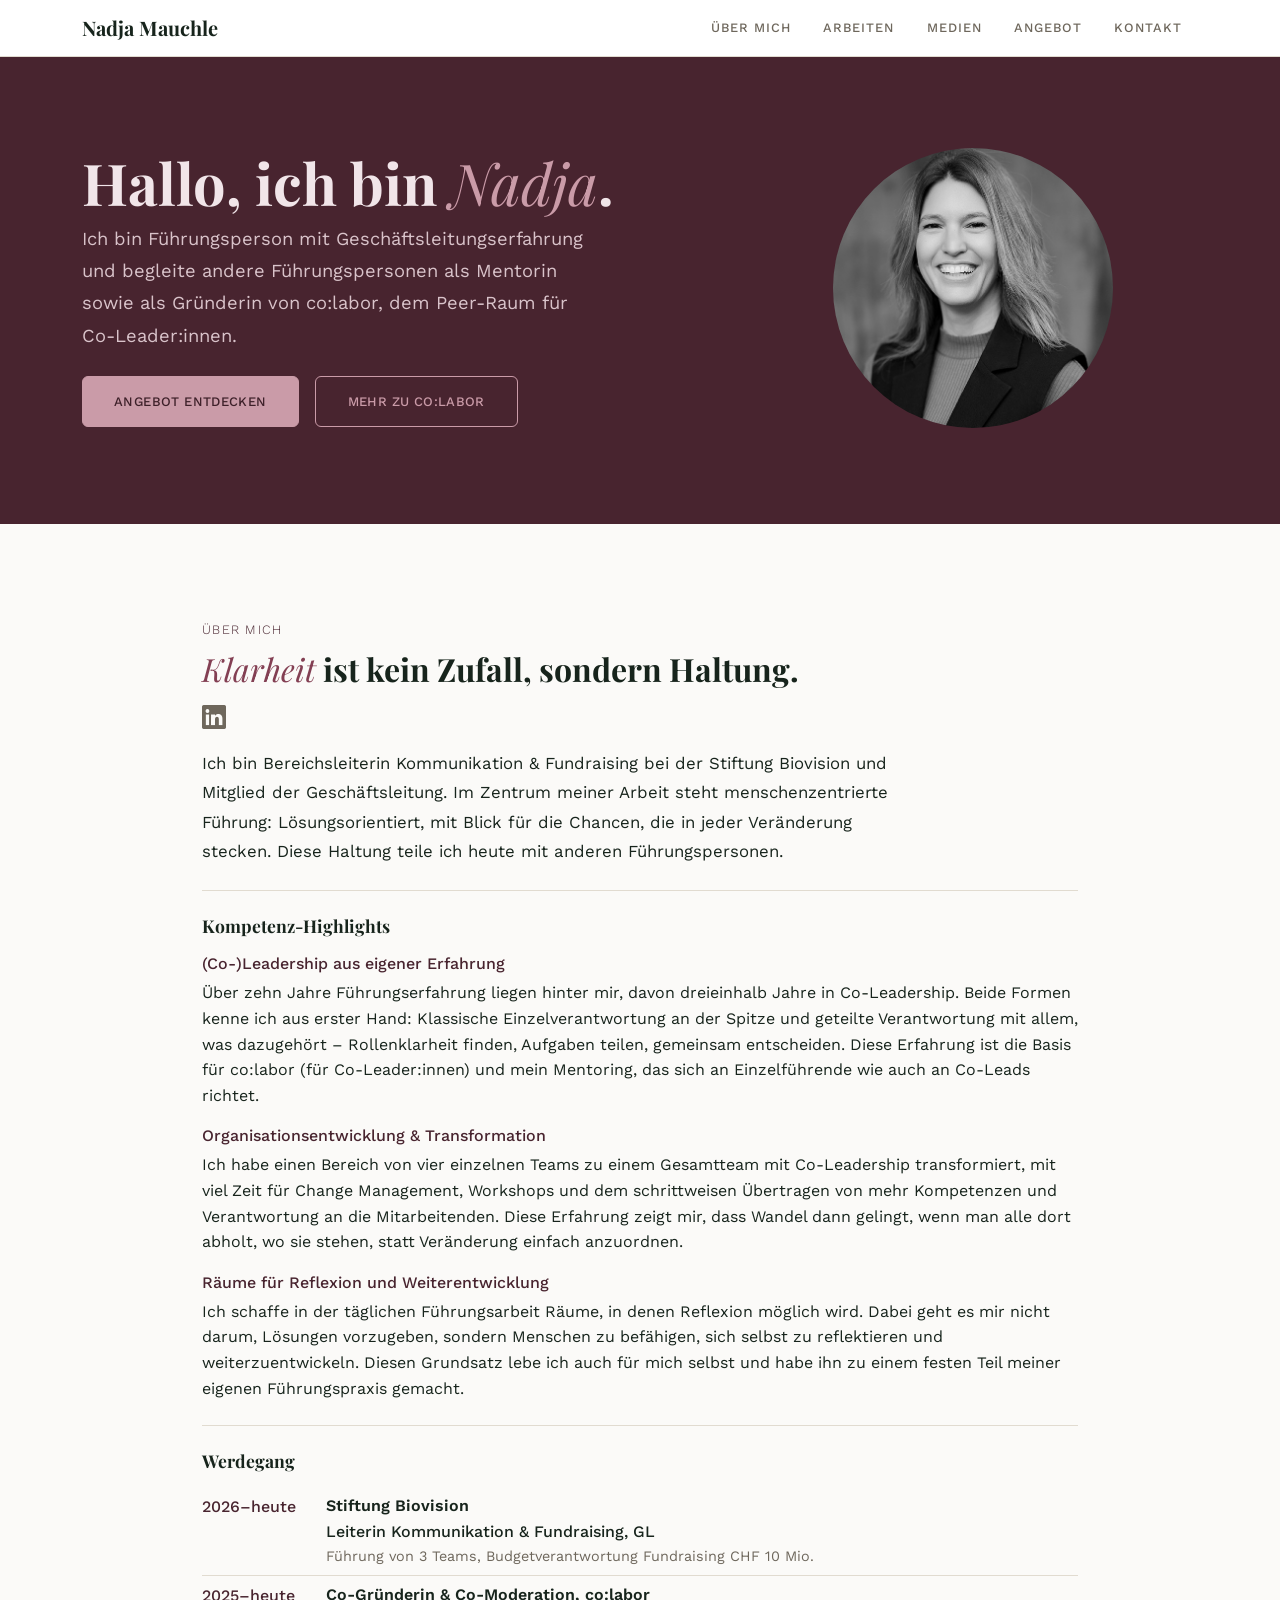
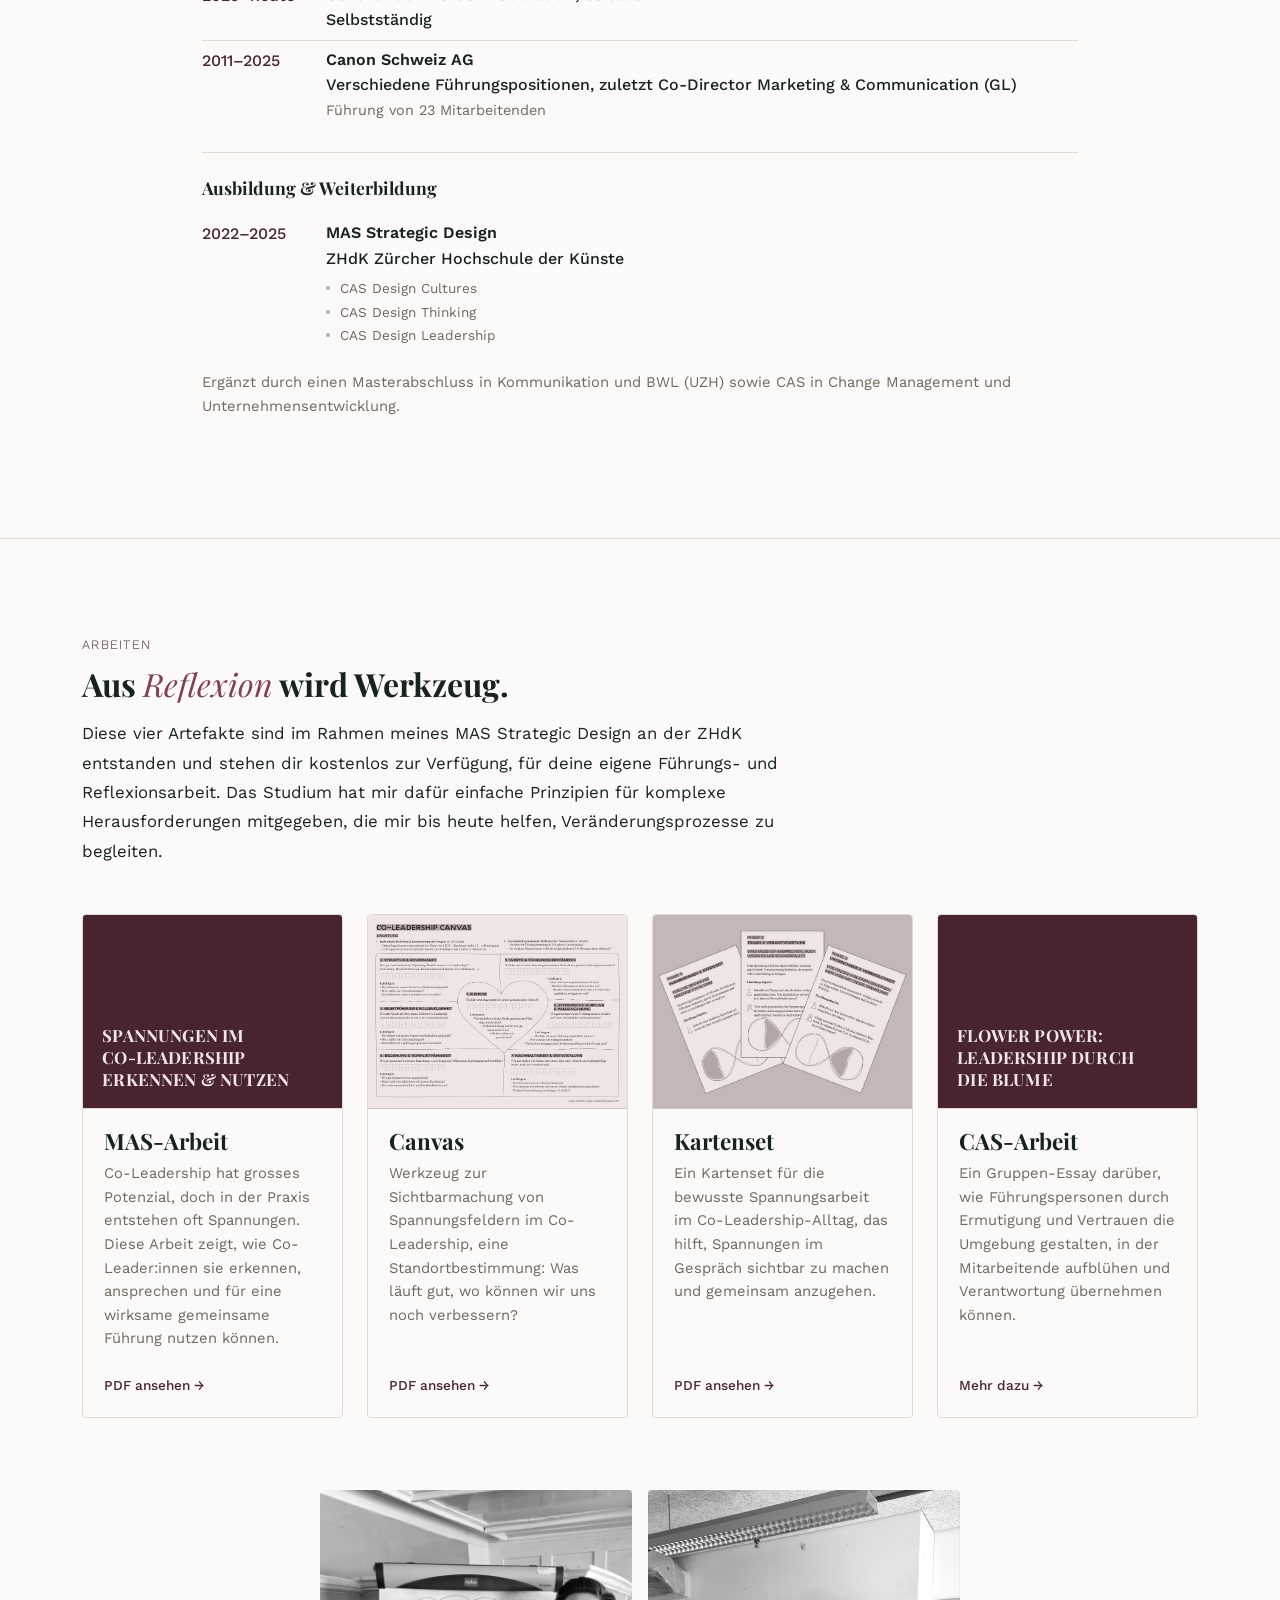
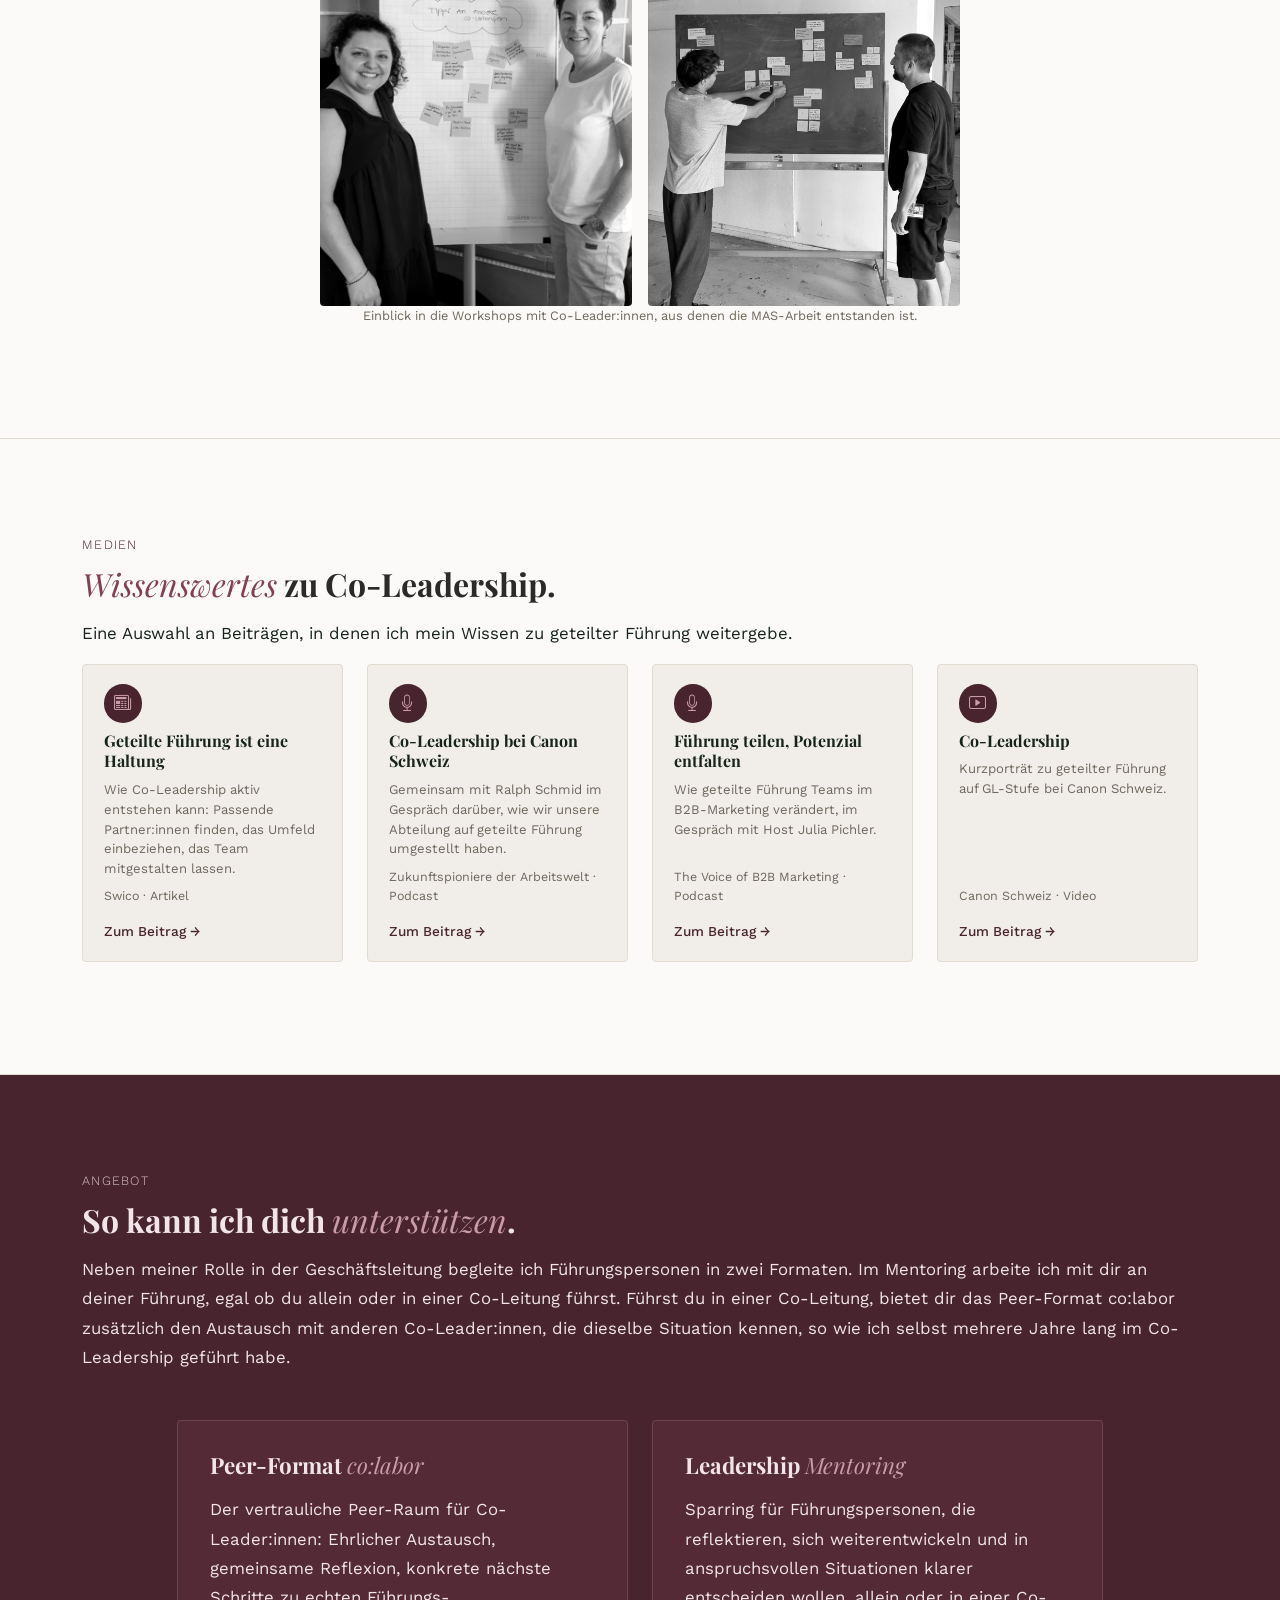
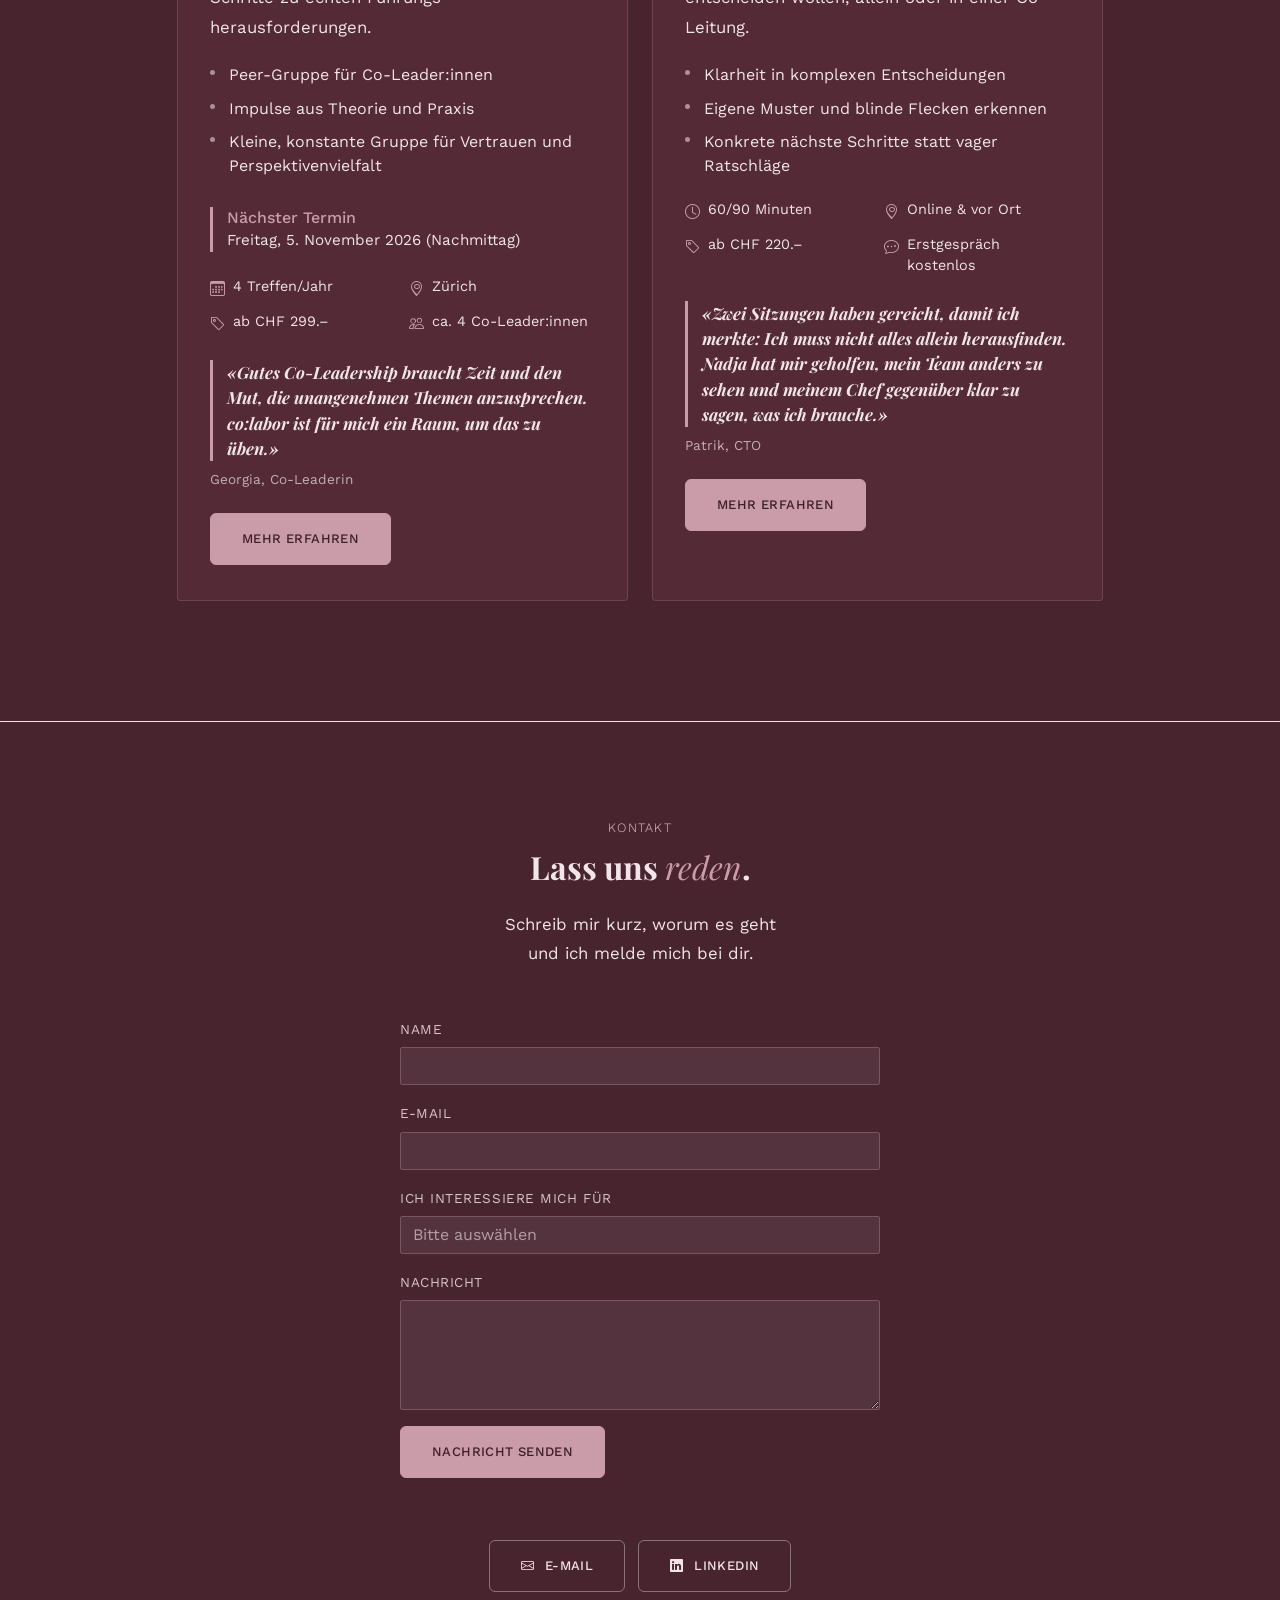
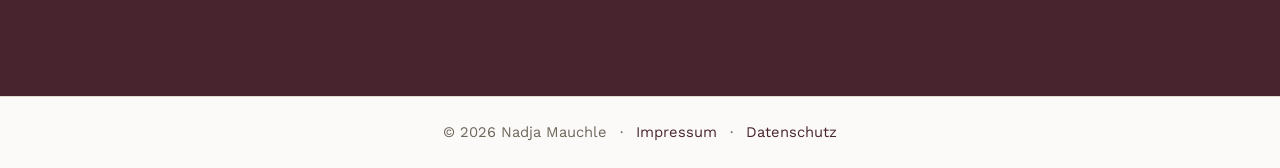
==== index.html @ 84f8b6df "Initial website" ====
<!DOCTYPE html>
<html lang="de">
<head>
  <meta charset="UTF-8">
  <meta name="viewport" content="width=device-width, initial-scale=1.0">
  <title>Nadja Mauchle · Leadership</title>
  <meta name="description" content="Nadja Mauchle begleitet Führungspersonen und Co-Leadership-Teams als Mentorin und Gründerin von co:labor, dem Peer-Raum für Co-Leader:innen.">

  <meta property="og:type" content="website">
  <meta property="og:site_name" content="Nadja Mauchle">
  <meta property="og:title" content="Nadja Mauchle · Leadership">
  <meta property="og:description" content="Nadja Mauchle begleitet Führungspersonen und Co-Leadership-Teams als Mentorin und Gründerin von co:labor, dem Peer-Raum für Co-Leader:innen.">
  <meta property="og:image" content="img/og-image.png">
  <meta property="og:image:width" content="1200">
  <meta property="og:image:height" content="630">
  <meta name="twitter:card" content="summary_large_image">
  <meta name="twitter:title" content="Nadja Mauchle · Leadership">
  <meta name="twitter:description" content="Nadja Mauchle begleitet Führungspersonen und Co-Leadership-Teams als Mentorin und Gründerin von co:labor, dem Peer-Raum für Co-Leader:innen.">
  <meta name="twitter:image" content="img/og-image.png">

  <link rel="icon" type="image/svg+xml" href="data:image/svg+xml,%3Csvg xmlns='http://www.w3.org/2000/svg' viewBox='0 0 64 64'%3E%3Crect width='64' height='64' rx='12' fill='%2348242F'/%3E%3Ctext x='32' y='44' font-family='Georgia, serif' font-size='30' font-weight='700' fill='%23CA9BA8' text-anchor='middle'%3ENM%3C/text%3E%3C/svg%3E">

  <link href="https://cdn.jsdelivr.net/npm/bootstrap@5.1.0/dist/css/bootstrap.min.css" rel="stylesheet" integrity="sha384-KyZXEAg3QhqLMpG8r+8fhAXLRk2vvoC2f3B09zVXn8CA5QIVfZOJ3BCsw2P0p/We" crossorigin="anonymous">
  <link rel="stylesheet" href="https://cdn.jsdelivr.net/npm/bootstrap-icons@1.5.0/font/bootstrap-icons.css">

  <!-- Typografie: Playfair Display (Headlines) + Work Sans (Fliesstext/UI), siehe plan-portfolio-onepage.md Entscheidung 4 -->
  <link rel="preconnect" href="https://fonts.googleapis.com">
  <link rel="preconnect" href="https://fonts.gstatic.com" crossorigin>
  <link href="https://fonts.googleapis.com/css2?family=Playfair+Display:ital,wght@0,700;1,500;1,700&family=Work+Sans:wght@300;400;500&display=swap" rel="stylesheet">

  <link href="style.css" rel="stylesheet">

  <script src="https://cdn.jsdelivr.net/npm/bootstrap@5.1.0/dist/js/bootstrap.bundle.min.js" integrity="sha384-U1DAWAznBHeqEIlVSCgzq+c9gqGAJn5c/t99JyeKa9xxaYpSvHU5awsuZVVFIhvj" crossorigin="anonymous"></script>
</head>
<body data-bs-spy="scroll" data-bs-target="#mainNav" data-bs-offset="90" tabindex="0">

  <!-- ===== WP1: Sprungmarken-Navigation ===== -->
  <nav id="mainNav" class="navbar navbar-expand-lg bg-white navbar-light fixed-top">
    <div class="container">
      <a class="navbar-brand" href="index.html">Nadja Mauchle</a>

      <button class="navbar-toggler" type="button" data-bs-toggle="collapse" data-bs-target="#navbarSupportedContent" aria-controls="navbarSupportedContent" aria-expanded="false" aria-label="Navigation umschalten">
        <span class="navbar-toggler-icon"></span>
      </button>

      <div class="collapse navbar-collapse" id="navbarSupportedContent">
        <ul class="navbar-nav ms-auto mb-2 mb-lg-0">
          <li class="nav-item"><a class="nav-link" href="#ueber-mich">Über mich</a></li>
          <li class="nav-item"><a class="nav-link" href="#arbeiten">Arbeiten</a></li>
          <li class="nav-item"><a class="nav-link" href="#wissenswertes">Medien</a></li>
          <li class="nav-item"><a class="nav-link" href="#angebot">Angebot</a></li>
          <li class="nav-item"><a class="nav-link" href="#kontakt">Kontakt</a></li>
        </ul>
      </div>
    </div>
  </nav>

  <!-- ===== WP1: Start (Hero) — dunkel ===== -->
  <header id="start" class="section-dark p-section-hero text-center text-lg-start">
    <div class="container">
      <div class="row align-items-center">
        <div class="col-lg-7">
          <h1 class="headline on-dark hero-h">
            Hallo, ich bin <span class="accent">Nadja</span>.
          </h1>
          <p class="body-text hero-lead-text lead-text mx-auto mx-lg-0 mb-4">
            Ich bin Führungsperson mit Geschäftsleitungserfahrung und
            begleite andere Führungspersonen als Mentorin sowie als
            Gründerin von co:labor, dem Peer-Raum für Co-Leader:innen.
          </p>
          <div class="hero-ctas">
            <a href="#angebot" class="hero-cta-primary">Angebot entdecken</a>
            <a href="angebot/colabor/" class="hero-cta-secondary">Mehr zu co:labor</a>
          </div>
        </div>
        <div class="col-lg-5 mt-5 mt-lg-0">
          <div class="hero-portrait mx-auto">
            <img src="img/hero-action.jpg" alt="Nadja Mauchle, lächelnd, draussen vor einer verwitterten Holztür">
          </div>
        </div>
      </div>
    </div>
  </header>

  <!-- ===== WP2: Über mich — hell ===== -->
  <section id="ueber-mich" class="section-light p-section">
    <div class="container container-lg">
      <p class="eyebrow on-light">Über mich</p>
      <h2 class="headline on-light mb-3">
        <span class="accent">Klarheit</span> ist kein Zufall, sondern Haltung.
      </h2>
      <a href="https://www.linkedin.com/in/nadjamauchle/" target="_blank" class="on-light-icon h4 d-inline-block mb-3"><i class="bi-linkedin"></i></a>

      <div class="w-md">
        <p class="body-text mb-4">
          Ich bin Bereichsleiterin Kommunikation &amp; Fundraising bei der
          Stiftung Biovision und Mitglied der Geschäftsleitung. Im Zentrum
          meiner Arbeit steht menschenzentrierte Führung: Lösungsorientiert,
          mit Blick für die Chancen, die in jeder Veränderung stecken. Diese
          Haltung teile ich heute mit anderen Führungspersonen.
        </p>
      </div>

          <div class="ueber-mich-blocks">

            <div class="ueber-mich-block">
              <h3 class="ueber-mich-block-title">Kompetenz-Highlights</h3>
              <dl class="skill-detail-list mb-0">
                <dt>(Co-)Leadership aus eigener Erfahrung</dt>
                <dd>Über zehn Jahre Führungserfahrung liegen hinter mir, davon dreieinhalb Jahre in Co-Leadership. Beide Formen kenne ich aus erster Hand: Klassische Einzelverantwortung an der Spitze und geteilte Verantwortung mit allem, was dazugehört – Rollenklarheit finden, Aufgaben teilen, gemeinsam entscheiden. Diese Erfahrung ist die Basis für co:labor (für Co-Leader:innen) und mein Mentoring, das sich an Einzelführende wie auch an Co-Leads richtet.</dd>

                <dt>Organisationsentwicklung &amp; Transformation</dt>
                <dd>Ich habe einen Bereich von vier einzelnen Teams zu einem Gesamtteam mit Co-Leadership transformiert, mit viel Zeit für Change Management, Workshops und dem schrittweisen Übertragen von mehr Kompetenzen und Verantwortung an die Mitarbeitenden. Diese Erfahrung zeigt mir, dass Wandel dann gelingt, wenn man alle dort abholt, wo sie stehen, statt Veränderung einfach anzuordnen.</dd>

                <dt>Räume für Reflexion und Weiterentwicklung</dt>
                <dd>Ich schaffe in der täglichen Führungsarbeit Räume, in denen Reflexion möglich wird. Dabei geht es mir nicht darum, Lösungen vorzugeben, sondern Menschen zu befähigen, sich selbst zu reflektieren und weiterzuentwickeln. Diesen Grundsatz lebe ich auch für mich selbst und habe ihn zu einem festen Teil meiner eigenen Führungspraxis gemacht.</dd>
              </dl>
            </div>

            <div class="ueber-mich-block">
              <h3 class="ueber-mich-block-title">Werdegang</h3>
              <ul class="timeline-list mb-0">
                <li class="timeline-entry">
                  <span class="timeline-year">2026–heute</span>
                  <div class="timeline-content">
                    <p class="timeline-role">Stiftung Biovision</p>
                    <p class="timeline-org">Leiterin Kommunikation &amp; Fundraising, GL</p>
                    <p class="timeline-detail">Führung von 3 Teams, Budgetverantwortung Fundraising CHF 10 Mio.</p>
                  </div>
                </li>
                <li class="timeline-entry">
                  <span class="timeline-year">2025–heute</span>
                  <div class="timeline-content">
                    <p class="timeline-role">Co-Gründerin &amp; Co-Moderation, co:labor</p>
                    <p class="timeline-org">Selbstständig</p>
                  </div>
                </li>
                <li class="timeline-entry">
                  <span class="timeline-year">2011–2025</span>
                  <div class="timeline-content">
                    <p class="timeline-role">Canon Schweiz AG</p>
                    <p class="timeline-org">Verschiedene Führungspositionen, zuletzt Co-Director Marketing &amp; Communication (GL)</p>
                    <p class="timeline-detail">Führung von 23 Mitarbeitenden</p>
                  </div>
                </li>
              </ul>
            </div>

            <div class="ueber-mich-block">
              <h3 class="ueber-mich-block-title">Ausbildung &amp; Weiterbildung</h3>
              <ul class="timeline-list mb-0">
                <li class="timeline-entry">
                  <span class="timeline-year">2022–2025</span>
                  <div class="timeline-content">
                    <p class="timeline-role">MAS Strategic Design</p>
                    <p class="timeline-org">ZHdK Zürcher Hochschule der Künste</p>
                    <ul class="timeline-sub-list">
                      <li>CAS Design Cultures</li>
                      <li>CAS Design Thinking</li>
                      <li>CAS Design Leadership</li>
                    </ul>
                  </div>
                </li>
              </ul>
              <p class="body-text-sm mt-3 mb-0">Ergänzt durch einen Masterabschluss in Kommunikation und BWL (UZH) sowie CAS in Change Management und Unternehmensentwicklung.</p>
            </div>

          </div>

    </div>
  </section>

  <div class="section-divider section-divider-lead"></div>

  <!-- ===== WP3: Arbeiten — hell, gleiches Schema wie Über mich ===== -->
  <section id="arbeiten" class="section-light p-section has-divider">
    <div class="container">
      <p class="eyebrow on-light">Arbeiten</p>
      <h2 class="headline on-light mb-3">
        Aus <span class="accent">Reflexion</span> wird Werkzeug.
      </h2>
      <p class="body-text mb-5 w-md">Diese vier Artefakte sind im Rahmen meines MAS Strategic Design an der ZHdK entstanden und stehen dir kostenlos zur Verfügung, für deine eigene Führungs- und Reflexionsarbeit. Das Studium hat mir dafür einfache Prinzipien für komplexe Herausforderungen mitgegeben, die mir bis heute helfen, Veränderungsprozesse zu begleiten.</p>

      <div class="row mb-5">
        <div class="col-sm-6 col-lg-3 mb-4">
          <div class="artefakt-card h-100">
            <div class="artefakt-cover-flat artefakt-cover-mas" role="img" aria-label="Cover der MAS-Arbeit «Spannungen im Co-Leadership erkennen &amp; nutzen»">
              <p class="artefakt-cover-title">Spannungen im<br>Co-Leadership<br>erkennen &amp; nutzen</p>
            </div>
            <div class="artefakt-body">
              <h3 class="headline on-light headline-sm">MAS-Arbeit</h3>
              <p class="body-text-sm">Co-Leadership hat grosses Potenzial, doch in der Praxis entstehen oft Spannungen. Diese Arbeit zeigt, wie Co-Leader:innen sie erkennen, ansprechen und für eine wirksame gemeinsame Führung nutzen können.</p>
              <a href="pdf/mas-arbeit-thesis.pdf" target="_blank" class="artefakt-link">PDF ansehen →</a>
            </div>
          </div>
        </div>

        <div class="col-sm-6 col-lg-3 mb-4">
          <div class="artefakt-card h-100">
            <img src="img/canvas-cover.png" class="artefakt-image artefakt-image-duotone" alt="Co-Leadership Canvas, Übersicht der sieben Dimensionen">
            <div class="artefakt-body">
              <h3 class="headline on-light headline-sm">Canvas</h3>
              <p class="body-text-sm">Werkzeug zur Sichtbarmachung von Spannungsfeldern im Co-Leadership, eine Standortbestimmung: Was läuft gut, wo können wir uns noch verbessern?</p>
              <a href="pdf/co-leadership-canvas.pdf" target="_blank" class="artefakt-link">PDF ansehen →</a>
            </div>
          </div>
        </div>

        <div class="col-sm-6 col-lg-3 mb-4">
          <div class="artefakt-card h-100">
            <img src="img/kartenset-cover.png" class="artefakt-image artefakt-image-framed artefakt-image-duotone" alt="spannungs:loop, Co-Leadership Kartenset, drei Karten gefächert">
            <div class="artefakt-body">
              <h3 class="headline on-light headline-sm">Kartenset</h3>
              <p class="body-text-sm">Ein Kartenset für die bewusste Spannungsarbeit im Co-Leadership-Alltag, das hilft, Spannungen im Gespräch sichtbar zu machen und gemeinsam anzugehen.</p>
              <a href="pdf/co-leadership-kartenset.pdf" target="_blank" class="artefakt-link">PDF ansehen →</a>
            </div>
          </div>
        </div>

        <div class="col-sm-6 col-lg-3 mb-4">
          <div class="artefakt-card h-100">
            <div class="artefakt-cover-flat artefakt-cover-cas" role="img" aria-label="Cover der CAS-Arbeit «Flower Power: Leadership durch die Blume»">
              <p class="artefakt-cover-title">Flower Power:<br>Leadership durch<br>die Blume</p>
            </div>
            <div class="artefakt-body">
              <h3 class="headline on-light headline-sm">CAS-Arbeit</h3>
              <p class="body-text-sm">Ein Gruppen-Essay darüber, wie Führungspersonen durch Ermutigung und Vertrauen die Umgebung gestalten, in der Mitarbeitende aufblühen und Verantwortung übernehmen können.</p>
              <a href="https://essenzen.designleadership.zhdk.ch/essenzen2022/flower-power-leadership-durch-die-blume/" target="_blank" class="artefakt-link">Mehr dazu →</a>
            </div>
          </div>
        </div>
      </div>

      <div class="workshop-bilder">
        <img src="img/mas-workshop-1-bw.jpg" alt="Workshop mit Co-Leader:innen, Flipchart mit Tipps zu Co-Leadership">
        <img src="img/mas-workshop-2-bw.jpg" alt="Auswertung eines Workshops zu Co-Leadership-Themen">
      </div>
      <p class="bildunterschrift">Einblick in die Workshops mit Co-Leader:innen, aus denen die MAS-Arbeit entstanden ist.</p>

    </div>
  </section>

  <div class="section-divider section-divider-lead"></div>

  <section id="wissenswertes" class="section-light p-section has-divider">
    <div class="container">
      <p class="eyebrow on-light">Medien</p>
      <h2 class="headline mb-3 mentions-heading"><span class="accent">Wissenswertes</span> zu Co-Leadership.</h2>
      <p class="body-text mb-3">Eine Auswahl an Beiträgen, in denen ich mein Wissen zu geteilter Führung weitergebe.</p>

      <div class="row">
        <div class="col-sm-6 col-lg-3 mb-3">
          <div class="mention-card">
            <span class="mention-icon"><i class="bi-newspaper"></i></span>
            <span class="mention-title">Geteilte Führung ist eine Haltung</span>
            <span class="mention-desc">Wie Co-Leadership aktiv entstehen kann: Passende Partner:innen finden, das Umfeld einbeziehen, das Team mitgestalten lassen.</span>
            <span class="mention-platform">Swico · Artikel</span>
            <a href="https://www.swico.ch/de/news/detail/geteilte-fuhrung-ist-eine-haltung#co-leadership-aktiv-gestalten-wie-geteilte-fuhrung-entstehen-kann" target="_blank" class="artefakt-link">Zum Beitrag →</a>
          </div>
        </div>
        <div class="col-sm-6 col-lg-3 mb-3">
          <div class="mention-card">
            <span class="mention-icon"><i class="bi-mic"></i></span>
            <span class="mention-title">Co-Leadership bei Canon Schweiz</span>
            <span class="mention-desc">Gemeinsam mit Ralph Schmid im Gespräch darüber, wie wir unsere Abteilung auf geteilte Führung umgestellt haben.</span>
            <span class="mention-platform">Zukunftspioniere der Arbeitswelt · Podcast</span>
            <a href="https://zukunftspioniere.ch/podcast/nadja-mauchle-ralph-schmid-canon-schweiz-ag/" target="_blank" class="artefakt-link">Zum Beitrag →</a>
          </div>
        </div>
        <div class="col-sm-6 col-lg-3 mb-3">
          <div class="mention-card">
            <span class="mention-icon"><i class="bi-mic"></i></span>
            <span class="mention-title">Führung teilen, Potenzial entfalten</span>
            <span class="mention-desc">Wie geteilte Führung Teams im B2B-Marketing verändert, im Gespräch mit Host Julia Pichler.</span>
            <span class="mention-platform">The Voice of B2B Marketing · Podcast</span>
            <a href="https://open.spotify.com/episode/3yYJJonizKu81Pid1CeW96" target="_blank" class="artefakt-link">Zum Beitrag →</a>
          </div>
        </div>
        <div class="col-sm-6 col-lg-3 mb-3">
          <div class="mention-card">
            <span class="mention-icon"><i class="bi-play-btn"></i></span>
            <span class="mention-title">Co-Leadership</span>
            <span class="mention-desc">Kurzporträt zu geteilter Führung auf GL-Stufe bei Canon Schweiz.</span>
            <span class="mention-platform">Canon Schweiz · Video</span>
            <a href="https://www.youtube.com/watch?v=0sEwknchHms" target="_blank" class="artefakt-link">Zum Beitrag →</a>
          </div>
        </div>
      </div>
    </div>
  </section>

  <div class="section-divider section-divider-lead"></div>

  <!-- ===== WP4: Angebot — Aubergine ===== -->
  <section id="angebot" class="section-aubergine p-section has-divider">
    <div class="container">
      <p class="eyebrow on-dark">Angebot</p>
      <h2 class="headline on-dark mb-3">So kann ich dich <span class="accent">unterstützen</span>.</h2>
      <p class="body-text on-dark mb-5">Neben meiner Rolle in der Geschäftsleitung begleite ich Führungspersonen in zwei Formaten. Im Mentoring arbeite ich mit dir an deiner Führung, egal ob du allein oder in einer Co-Leitung führst. Führst du in einer Co-Leitung, bietet dir das Peer-Format co:labor zusätzlich den Austausch mit anderen Co-Leader:innen, die dieselbe Situation kennen, so wie ich selbst mehrere Jahre lang im Co-Leadership geführt habe.</p>

      <div class="row justify-content-center">
        <div class="col-md-6 col-lg-5 mb-4">
          <div class="angebot-card h-100">
            <h3 class="headline on-dark headline-sm mb-3"><span>Peer-Format</span> <span class="accent">co:labor</span></h3>
            <p class="body-text on-dark mb-3">Der vertrauliche Peer-Raum für Co-Leader:innen: Ehrlicher Austausch, gemeinsame Reflexion, konkrete nächste Schritte zu echten Führungs&shy;herausforderungen.</p>
            <ul class="skill-list mb-3">
              <li>Peer-Gruppe für Co-Leader:innen</li>
              <li>Impulse aus Theorie und Praxis</li>
              <li>Kleine, konstante Gruppe für Vertrauen und Perspektivenvielfalt</li>
            </ul>
            <div class="co-labor-date-callout" aria-label="Nächster Termin">
              <span class="co-labor-date-label">Nächster Termin</span>
              <span class="co-labor-date-value">Freitag, 5. November 2026 (Nachmittag)</span>
            </div>
            <ul class="fact-grid mb-3">
              <li><i class="bi-calendar3"></i> 4 Treffen/Jahr</li>
              <li><i class="bi-geo-alt"></i> Zürich</li>
              <li><i class="bi-tag"></i> ab CHF 299.–</li>
              <li><i class="bi-people"></i> ca. 4 Co-Leader:innen</li>
            </ul>
            <blockquote class="testimonial-quote mb-2">«Gutes Co-Leadership braucht Zeit und den Mut, die unangenehmen Themen anzusprechen. co:labor ist für mich ein Raum, um das zu üben.»</blockquote>
            <p class="testimonial-source on-dark mb-4">Georgia, Co-Leaderin</p>
            <a href="angebot/colabor/" class="btn btn-accent">Mehr erfahren</a>
          </div>
        </div>

        <div class="col-md-6 col-lg-5 mb-4">
          <div class="angebot-card h-100">
            <h3 class="headline on-dark headline-sm mb-3"><span>Leadership</span> <span class="accent">Mentoring</span></h3>
            <p class="body-text on-dark mb-3">Sparring für Führungspersonen, die reflektieren, sich weiterentwickeln und in anspruchsvollen Situationen klarer entscheiden wollen, allein oder in einer Co-Leitung.</p>
            <ul class="skill-list mb-3">
              <li>Klarheit in komplexen Entscheidungen</li>
              <li>Eigene Muster und blinde Flecken erkennen</li>
              <li>Konkrete nächste Schritte statt vager Ratschläge</li>
            </ul>
            <ul class="fact-grid mb-3">
              <li><i class="bi-clock"></i> 60/90 Minuten</li>
              <li><i class="bi-geo-alt"></i> Online &amp; vor Ort</li>
              <li><i class="bi-tag"></i> ab CHF 220.–</li>
              <li><i class="bi-chat-dots"></i> Erstgespräch kostenlos</li>
            </ul>
            <blockquote class="testimonial-quote mb-2">«Zwei Sitzungen haben gereicht, damit ich merkte: Ich muss nicht alles allein herausfinden. Nadja hat mir geholfen, mein Team anders zu sehen und meinem Chef gegenüber klar zu sagen, was ich brauche.»</blockquote>
            <p class="testimonial-source on-dark mb-4">Patrik, CTO</p>
            <a href="angebot/leadership-mentoring/" class="btn btn-accent">Mehr erfahren</a>
          </div>
        </div>
      </div>
    </div>
  </section>

  <div class="section-divider section-divider-dark section-divider-lead"></div>

  <!-- ===== WP5: Kontakt — dunkel (Dunkelgrün, wie Hero) ===== -->
  <section id="kontakt" class="section-dark p-section-lg has-divider">
    <div class="container container-lg text-center">
      <p class="eyebrow on-dark">Kontakt</p>
      <h2 class="headline on-dark mb-4">Lass uns <span class="accent">reden</span>.</h2>
      <p class="body-text on-dark w-sm mx-auto mb-5">
        Schreib mir kurz, worum es geht<br>und ich melde mich bei dir.
      </p>

      <form id="contact-form" class="contact-form mx-auto text-start mb-4" action="https://formspree.io/f/xdaqbppn" method="POST">
        <div class="mb-3">
          <label for="cf-name" class="form-label on-dark">Name</label>
          <input type="text" class="form-control" id="cf-name" name="name" required>
        </div>
        <div class="mb-3">
          <label for="cf-email" class="form-label on-dark">E-Mail</label>
          <input type="email" class="form-control" id="cf-email" name="email" required>
        </div>
        <div class="mb-3">
          <label for="cf-interest" class="form-label on-dark">Ich interessiere mich für</label>
          <select class="form-select" id="cf-interest" name="interesse" required>
            <option value="" selected disabled>Bitte auswählen</option>
            <option value="co:labor">co:labor</option>
            <option value="Leadership Mentoring">Leadership Mentoring</option>
            <option value="Sonstiges">Sonstiges</option>
          </select>
        </div>
        <div class="mb-3">
          <label for="cf-message" class="form-label on-dark">Nachricht</label>
          <textarea class="form-control" id="cf-message" name="message" rows="4" required></textarea>
        </div>
        <button type="submit" class="btn btn-accent">Nachricht senden</button>
        <p id="contact-form-status" class="contact-form-status mt-3" role="status" aria-live="polite"></p>
      </form>

      <div class="contact-links">
        <a href="mailto:nadja.mauchle@gmail.com" class="btn btn-outline-accent me-2 mb-2"><i class="bi-envelope"></i> E-Mail</a>
        <a href="https://www.linkedin.com/in/nadjamauchle/" target="_blank" class="btn btn-outline-accent mb-2"><i class="bi-linkedin"></i> LinkedIn</a>
      </div>
    </div>
  </section>

  <footer class="section-footer p-4 text-center">
    <p class="body-text-sm mb-0">
      © 2026 Nadja Mauchle
      <span class="mx-2">·</span>
      <a href="impressum/" class="text-decoration-none">Impressum</a>
      <span class="mx-2">·</span>
      <a href="datenschutz/" class="text-decoration-none">Datenschutz</a>
    </p>
  </footer>

  <svg xmlns="//www.w3.org/2000/svg" version="1.1" class="svg-filters" style="display:none;">
    <defs>
      <filter id="marker-shape">
        <feTurbulence type="fractalNoise" baseFrequency="0 0.15" numOctaves="1" result="warp" />
        <feDisplacementMap xChannelSelector="R" yChannelSelector="G" scale="30" in="SourceGraphic" in2="warp" />
      </filter>
      <!-- Duotone-Filter für Foto-Scan-Cover (Canvas, spannungs:loop): mappt
           Schatten auf ca. #26151A, Lichter auf ca. #F2E8EA -->
      <filter id="duotone-aubergine">
        <feColorMatrix type="matrix" values="
          0.33 0.33 0.33 0 0
          0.33 0.33 0.33 0 0
          0.33 0.33 0.33 0 0
          0    0    0    1 0" />
        <feComponentTransfer>
          <feFuncR type="table" tableValues="0.149 0.949"/>
          <feFuncG type="table" tableValues="0.082 0.910"/>
          <feFuncB type="table" tableValues="0.102 0.898"/>
        </feComponentTransfer>
      </filter>
    </defs>
  </svg>

  <!-- ===== Mobile-Navigation schliesst sich nach Klick auf einen Menüpunkt ===== -->
  <script>
    (function () {
      var navbarCollapseEl = document.getElementById('navbarSupportedContent');
      if (!navbarCollapseEl) return;

      navbarCollapseEl.querySelectorAll('.nav-link').forEach(function (link) {
        link.addEventListener('click', function () {
          if (navbarCollapseEl.classList.contains('show')) {
            bootstrap.Collapse.getOrCreateInstance(navbarCollapseEl).hide();
          }
        });
      });
    })();
  </script>

  <!-- ===== WP5: Formspree AJAX-Submit ===== -->
  <script>
    (function () {
      var form = document.getElementById('contact-form');
      var status = document.getElementById('contact-form-status');
      if (!form) return;

      form.addEventListener('submit', function (e) {
        e.preventDefault();
        status.textContent = 'Wird gesendet …';
        status.className = 'contact-form-status mt-3';

        fetch(form.action, {
          method: 'POST',
          body: new FormData(form),
          headers: { 'Accept': 'application/json' }
        }).then(function (response) {
          if (response.ok) {
            form.reset();
            status.textContent = 'Danke für deine Nachricht, ich melde mich bald!';
            status.className = 'contact-form-status contact-form-status-success mt-3';
          } else {
            status.textContent = 'Da ist etwas schiefgelaufen. Schreib mir gerne direkt per E-Mail.';
            status.className = 'contact-form-status contact-form-status-error mt-3';
          }
        }).catch(function () {
          status.textContent = 'Da ist etwas schiefgelaufen. Schreib mir gerne direkt per E-Mail.';
          status.className = 'contact-form-status contact-form-status-error mt-3';
        });
      });
    })();
  </script>

</body>
</html>
---- style.css ----
/* =========================================================
   Nadja Mauchle — Portfolio
   Farbpalette & Typografie gemäss plan-portfolio-onepage.md
   Entscheidung 1 (Farbe) & Entscheidung 4 (Typografie)
   ========================================================= */

:root {
  /* Typografie */
  --font-display: 'Playfair Display', serif;
  --font-body: 'Work Sans', sans-serif;

  /* Abschnitts-Abstände */
  --section-padding-y: 96px;

  /* Farben */
  --aubergine-dark: #3D2029;   /* Dunkel: Text auf Akzentflächen (z.B. Button-Text) */
  --aubergine: #48242F;        /* Basis: Standard-Sektionshintergrund Hero/Angebot/Kontakt */
  --aubergine-light: #532A36;  /* Hell: Karten/Flächen innerhalb dunkler Sektionen */
  --flieder: #CA9BA8;          /* Akzent: Buttons, Links, Signature-Wörter, Testimonial-Balken */
  --form-border: #7A5560;      /* Formularfeld-Ränder auf dunklem Grund */
  --text-on-dark: #F1E5E9;       /* Primärtext auf Aubergine-Hintergrund */
  --text-on-dark-soft: #D9C3CA;  /* Sekundär-/gedämpfter Text auf Aubergine-Hintergrund */
  --signature-color: #833F53;    /* Einheitliche Farbe für kursive Signature-Wörter, hell wie dunkel */
  --paper: #FBFAF8;      /* helle Grundfläche */
  --paper-alt: #F1EEE9;  /* Platzhalter-/Kartenflächen auf hellem Grund */
  --ink: #17241C;        /* Text auf hellem Grund */
  --ink-soft: #6E675C;
  --line: #E1DBD0;
  --mentions-heading: #2C2A28;  /* Eigener, etwas wärmerer Dunkelton nur für "Wissenswertes"-Titel */
  --error: #E8A0A0;             /* Fehlermeldung Kontaktformular */
  --artefakt-frame-bg: #CFC9BE; /* Hintergrund hinter freigestellten Artefakt-Bildern (Kartenset) */
}

/* Scroll-Offset für Anker-Navigation: nur ein Mechanismus (scroll-margin-top
   auf den Zielelementen), damit die fixe Nav den Zielabschnitt nicht verdeckt.
   scroll-padding-top auf html wurde entfernt, weil beide Mechanismen sich
   addierten und einen viel zu grossen Abstand erzeugten. */
section, header, .mentions-divider {
  scroll-margin-top: 80px;
}

html {
  scroll-behavior: smooth;
}

/* Fokus-Zustand markenkonform (Flieder) statt Browser-Standard-Blau —
   bleibt sichtbar für Tastatur-/Klick-Fokus, nur farblich angepasst */
a:focus-visible,
button:focus-visible,
.btn:focus-visible,
input:focus-visible,
textarea:focus-visible,
select:focus-visible {
  outline: 2px solid var(--flieder);
  outline-offset: 2px;
}

/* Standard-Link-Styling für Fliesstext und Footer/Legal-Links, mit markenkonformer
   Aubergine-Farbe statt Browser-Default-Blau */
a:not(.btn):not(.navbar-brand):not(.nav-link):not(.hero-cta-primary):not(.hero-cta-secondary):not(.on-light-icon):not(.artefakt-link) {
  color: var(--aubergine);
  text-decoration: underline;
  text-underline-offset: 0.18em;
  text-decoration-color: currentColor;
}

a:not(.btn):not(.navbar-brand):not(.nav-link):not(.hero-cta-primary):not(.hero-cta-secondary):not(.on-light-icon):not(.artefakt-link):hover,
a:not(.btn):not(.navbar-brand):not(.nav-link):not(.hero-cta-primary):not(.hero-cta-secondary):not(.on-light-icon):not(.artefakt-link):focus-visible {
  color: var(--aubergine);
}

a[href="../../index.html#angebot"] {
  text-decoration: none !important;
  text-underline-offset: 0.18em;
}

a[href="../../index.html#angebot"]:hover,
a[href="../../index.html#angebot"]:focus-visible {
  text-decoration: none !important;
}

/* Bootstraps eigener Standard-Fokus-Schatten (blau) auf Buttons entfernen —
   unser Flieder-Outline oben übernimmt die Fokusanzeige */
.btn:focus,
.btn:active:focus {
  box-shadow: none;
}

body {
  font-family: var(--font-body);
  font-weight: 400;
  color: var(--ink);
  background: var(--paper);
  hyphens: auto;
}

img {
  max-width: 100%;
}

/* ---------- Typografie-System (Entscheidung 4) ---------- */

.headline {
  font-family: var(--font-display);
  font-weight: 700;
  font-style: normal;
  line-height: 1.15;
  text-wrap: balance;
}

.headline .accent {
  font-family: var(--font-display);
  font-weight: 400;
  font-style: italic;
  color: var(--accent-color, var(--signature-color));
}

.headline-sm {
  font-size: 1.4rem;
}

.hero-h {
  font-size: clamp(2.2rem, 6vw, 3.6rem);
}

.on-dark { --accent-color: var(--flieder); }
.on-light { --accent-color: var(--signature-color); }

.eyebrow {
  font-family: var(--font-body);
  font-weight: 300;
  letter-spacing: 0.1em;
  text-transform: uppercase;
  font-size: 0.8rem;
  margin-bottom: 0.75rem;
}

.eyebrow.on-dark { color: var(--text-on-dark-soft); }
.eyebrow.on-light { color: var(--aubergine); }

.on-light-icon { color: var(--ink-soft); }
.on-light-icon:hover { color: var(--aubergine); }

.body-text {
  font-family: var(--font-body);
  font-weight: 400;
  line-height: 1.75;
  font-size: 1.05rem;
}

.body-text.on-dark { color: var(--text-on-dark); }

.body-text.hero-lead-text { color: var(--text-on-dark-soft); }

.body-text-sm {
  font-family: var(--font-body);
  font-weight: 400;
  line-height: 1.6;
  font-size: 0.92rem;
  color: var(--ink-soft);
}

.lead-text {
  max-width: 46ch;
  font-size: 1.15rem;
}

.marker-highlight {
  position: relative;
  display: inline-block;
}

.marker-highlight:before {
  content: "";
  background-color: #CA9BA887;
  width: 102%;
  height: 0.2em;
  position: absolute;
  z-index: -2;
  filter: url(#marker-shape);
  left: -0.05em;
  padding: 0 0.25em;
  bottom: 0.2em;
}

/* ---------- Abschnitts-Hintergründe (Entscheidung 1) ---------- */

.section-dark {
  background: var(--aubergine);
  color: var(--text-on-dark);
}

.section-aubergine {
  background: var(--aubergine);
  color: var(--text-on-dark);
}

.section-light {
  background: var(--paper);
  color: var(--ink);
}

.section-footer {
  background: var(--paper);
  border-top: 1px solid var(--line);
  color: var(--ink-soft);
}

header,
section {
  padding-top: var(--section-padding-y);
  padding-bottom: var(--section-padding-y);
}

.p-section,
.p-section-lg,
.p-section-hero {
  padding-top: var(--section-padding-y);
  padding-bottom: var(--section-padding-y);
}

#start {
  padding-top: 148px;
  padding-bottom: var(--section-padding-y);
}

header > :first-child,
header > :last-child,
section > :first-child,
section > :last-child {
  margin-top: 0;
  margin-bottom: 0;
}

.container-lg {
  max-width: 900px;
}

.w-sm {
  max-width: 440px;
}

.w-md {
  max-width: 720px;
}

/* ---------- Navigation ---------- */

#mainNav {
  box-shadow: 0 1px 0 var(--line);
}

#mainNav .navbar-brand {
  font-family: var(--font-display);
  font-weight: 700;
  color: var(--ink);
}

.navbar-light .navbar-nav .nav-link {
  font-family: var(--font-body);
  font-weight: 500;
  text-transform: uppercase;
  letter-spacing: 0.08em;
  font-size: 0.8rem;
  padding: 0.5rem 1rem;
  color: var(--ink-soft);
}

.navbar-light .navbar-nav .nav-link.active,
.navbar-light .navbar-nav .nav-link:hover {
  color: var(--aubergine);
}

/* ---------- Buttons ---------- */

.btn {
  font-family: var(--font-body);
  font-weight: 500;
  letter-spacing: 0.03em;
  text-transform: uppercase;
  font-size: 13px;
  padding: 15px 31px;
  border-radius: 6px;
}

.btn-accent {
  background: var(--flieder);
  color: var(--aubergine-dark);
  border: 1px solid var(--flieder);
}

.btn-accent:hover {
  background: transparent;
  color: var(--flieder);
  border-color: var(--flieder);
}

.section-light .btn-accent,
.section-light .btn-accent:hover {
  color: var(--aubergine-dark);
}

.btn-outline-accent {
  background: transparent;
  color: var(--text-on-dark);
  border: 1px solid rgba(241, 229, 233, 0.4);
}

.btn-outline-accent:hover {
  background: rgba(241, 229, 233, 0.1);
  color: var(--text-on-dark);
  border-color: var(--text-on-dark);
}

/* ---------- Hero-CTAs ---------- */

.hero-ctas {
  display: flex;
  align-items: center;
  gap: 16px;
}

.hero-cta-primary {
  background: var(--flieder);
  color: var(--aubergine-dark);
  font-size: 13px;
  font-weight: 500;
  letter-spacing: 0.03em;
  text-transform: uppercase;
  text-decoration: none;
  padding: 15px 31px;
  border: 1px solid var(--flieder);
  border-radius: 6px;
  display: inline-block;
  transition: background-color 0.15s ease, color 0.15s ease, border-color 0.15s ease;
}

.hero-cta-primary:hover,
.hero-cta-primary:focus {
  background: transparent;
  color: var(--flieder);
  border-color: var(--flieder);
}

.hero-cta-secondary {
  background: transparent;
  color: var(--flieder);
  font-size: 13px;
  font-weight: 500;
  letter-spacing: 0.03em;
  text-transform: uppercase;
  text-decoration: none;
  padding: 14.5px 32px;
  border: 1.5px solid var(--flieder);
  border-radius: 6px;
  display: inline-block;
  transition: background-color 0.15s ease, color 0.15s ease;
}

.hero-cta-secondary:hover,
.hero-cta-secondary:focus {
  background: var(--flieder);
  color: var(--aubergine-dark);
}

@media (max-width: 767px) {
  .hero-ctas {
    flex-direction: column;
    align-items: center;
    width: 100%;
  }

  .hero-cta-primary,
  .hero-cta-secondary {
    width: 100%;
    max-width: 320px;
    text-align: center;
    box-sizing: border-box;
  }
}

/* ---------- Bild-Platzhalter ---------- */

.photo-placeholder {
  display: flex;
  align-items: center;
  justify-content: center;
  text-align: center;
  border: 1px dashed currentColor;
  border-radius: 4px;
  opacity: 0.6;
  font-family: var(--font-body);
  font-size: 0.85rem;
  letter-spacing: 0.02em;
  padding: 1rem;
}

.photo-placeholder-hero {
  max-width: 420px;
  aspect-ratio: 4 / 3;
}

.photo-placeholder-portrait {
  aspect-ratio: 3 / 4;
}

.hero-portrait {
  width: 280px;
  height: 280px;
  border-radius: 50%;
  overflow: hidden;
}

.hero-portrait img {
  width: 100%;
  height: 100%;
  object-fit: cover;
  object-position: center 35%;
}

.portrait-photo {
  display: block;
  width: 100%;
  aspect-ratio: 3 / 4;
  object-fit: cover;
  border-radius: 4px;
}

.session-photo {
  display: block;
  width: 100%;
  max-width: 560px;
  height: auto;
  margin: 0 auto 32px;
  border-radius: 4px;
}

.workshop-bilder {
  display: grid;
  grid-template-columns: 1fr 1fr;
  gap: 16px;
  margin: 40px auto 0;
  max-width: 640px;
}

.workshop-bilder img {
  display: block;
  width: 100%;
  aspect-ratio: 3 / 4;
  object-fit: cover;
  border-radius: 4px;
}

.bildunterschrift {
  font-size: 13px;
  color: var(--ink-soft);
  margin-top: 12px;
  text-align: center;
}

@media (max-width: 767px) {
  .workshop-bilder {
    grid-template-columns: 1fr;
  }
}

.duo-photo-circle {
  display: block;
  width: 96px;
  height: 96px;
  object-fit: cover;
  object-position: center 30%;
  border-radius: 50%;
}

/* ---------- Über mich: Abschnitte (ohne Akkordeon, Trennlinien statt Karten) ---------- */

.ueber-mich-block {
  padding: 1.5rem 0;
  border-top: 0.5px solid var(--line);
}

.ueber-mich-block-title {
  font-family: var(--font-display);
  font-weight: 700;
  font-size: 1.1rem;
  color: var(--ink);
  margin: 0 0 1rem;
}

/* ---------- Über mich: Listen ---------- */

.skill-list,
.timeline-list {
  list-style: none;
  padding: 0;
  margin: 0;
}

.skill-list li {
  font-family: var(--font-body);
  padding: 0.3rem 0 0.3rem 1.2rem;
  position: relative;
  line-height: 1.5;
}

.skill-list li::before {
  content: "";
  position: absolute;
  left: 0;
  top: 0.75rem;
  width: 5px;
  height: 5px;
  border-radius: 50%;
  background: currentColor;
  opacity: 0.55;
}

.skill-detail-list dt {
  font-family: var(--font-body);
  font-weight: 500;
  color: var(--aubergine);
  margin-top: 1rem;
}

.skill-detail-list dt:first-child {
  margin-top: 0;
}

.skill-detail-list dd {
  font-family: var(--font-body);
  color: var(--ink);
  margin: 0.25rem 0 0;
  line-height: 1.6;
}

.timeline-list li {
  font-family: var(--font-body);
  padding: 0.5rem 0;
}

.timeline-list > li:not(:last-child) {
  border-bottom: 1px solid var(--line);
}

.timeline-year {
  display: inline-block;
  min-width: 6.5rem;
  font-weight: 500;
  color: var(--aubergine);
}

.timeline-entry {
  display: flex;
  gap: 1.25rem;
}

.timeline-entry .timeline-year {
  flex-shrink: 0;
}

.timeline-role {
  font-weight: 600;
  color: var(--ink);
  margin: 0;
  line-height: 1.4;
}

.timeline-org {
  font-weight: 500;
  color: var(--ink);
  margin: 0.2rem 0 0;
  line-height: 1.4;
}

.timeline-detail {
  color: var(--ink-soft);
  font-size: 0.9em;
  margin: 0.2rem 0 0;
  line-height: 1.4;
}

.timeline-sub-list {
  list-style: none;
  padding: 0;
  margin: 0.4rem 0 0;
}

.timeline-sub-list li {
  font-family: var(--font-body);
  color: var(--ink-soft);
  font-size: 0.85em;
  padding: 0.1rem 0 0.1rem 0.9rem;
  border-bottom: none;
  position: relative;
}

.timeline-sub-list li::before {
  content: "";
  position: absolute;
  left: 0;
  top: 0.6rem;
  width: 4px;
  height: 4px;
  border-radius: 50%;
  background: currentColor;
  opacity: 0.5;
}

/* ---------- Testimonials ---------- */

.testimonial-card {
  background: var(--paper);
  border: 1px solid var(--line);
  border-radius: 4px;
  padding: 1.5rem 1.6rem 1rem;
  margin-bottom: 32px;
  height: 100%;
}

.testimonial-quote {
  font-family: var(--font-display);
  font-style: italic;
  font-weight: 700;
  font-size: 1.05rem;
  border-left: 3px solid var(--flieder);
  padding-left: 0.9rem;
  margin: 0 0 0.9rem;
}

.fact-grid + .testimonial-quote,
.fact-grid + .testimonial-card,
.angebot-card .testimonial-quote {
  margin-top: 1.5rem;
}

.co-labor-detail-page h2,
.co-labor-detail-page h3 {
  margin: 0 0 16px;
}

.co-labor-detail-page .d-flex.align-items-center.gap-3,
.co-labor-detail-page .co-labor-short-facts,
.co-labor-detail-page .session-photo,
.co-labor-detail-page .bildunterschrift,
.co-labor-detail-page .skill-list,
.co-labor-detail-page .co-labor-steps,
.co-labor-detail-page .testimonial-card,
.co-labor-detail-page .co-labor-date-callout,
.co-labor-detail-page .fact-grid,
.co-labor-detail-page .co-labor-investment-grid,
.co-labor-detail-page .custom-accordion,
.co-labor-detail-page .body-text,
.co-labor-detail-page .body-text-sm {
  margin-bottom: 32px;
}

.co-labor-detail-page .d-flex.align-items-center.gap-3 {
  margin: 0 0 32px;
}

.co-labor-detail-page > * {
  margin-top: 0;
}

.co-labor-detail-page h2 + .body-text,
.co-labor-detail-page h2 + .skill-list,
.co-labor-detail-page h2 + .co-labor-steps,
.co-labor-detail-page h2 + .fact-grid,
.co-labor-detail-page h2 + .accordion,
.co-labor-detail-page h3 + .accordion,
.co-labor-detail-page h2 + p,
.co-labor-detail-page h2 + ul,
.co-labor-detail-page h2 + div,
.co-labor-detail-page h3 + div {
  margin-top: 0;
}

.mentoring-detail-page h2,
.mentoring-detail-page h3 {
  margin: 0 0 16px;
}

.mentoring-detail-page .d-flex.align-items-center.gap-3,
.mentoring-detail-page .skill-list,
.mentoring-detail-page .step-list,
.mentoring-detail-page .testimonial-card,
.mentoring-detail-page .fact-grid,
.mentoring-detail-page .pricing-table,
.mentoring-detail-page .custom-accordion,
.mentoring-detail-page .body-text,
.mentoring-detail-page .body-text-sm {
  margin-bottom: 32px;
}

.mentoring-detail-page .d-flex.align-items-center.gap-3 {
  margin: 0 0 32px;
}

.mentoring-detail-page > * {
  margin-top: 0;
}

.mentoring-detail-page h2 + .body-text,
.mentoring-detail-page h2 + .skill-list,
.mentoring-detail-page h2 + .step-list,
.mentoring-detail-page h2 + .fact-grid,
.mentoring-detail-page h2 + .accordion,
.mentoring-detail-page h3 + .accordion,
.mentoring-detail-page h2 + p,
.mentoring-detail-page h2 + ul,
.mentoring-detail-page h2 + div,
.mentoring-detail-page h3 + div {
  margin-top: 0;
}

.mentoring-detail-page .row {
  margin: 0 0 32px;
}

.mentoring-detail-page .row > [class*="col-"] {
  padding-left: 0;
  padding-right: 0;
}

.mentoring-detail-page .mentor-cta {
  padding-top: 8px;
  padding-bottom: 40px;
}

.mentoring-detail-page .mentor-cta .headline {
  margin-bottom: 16px;
}

.mentoring-detail-page .mentor-cross-link {
  padding-top: 20px;
  border-top: 1px solid var(--line);
}

.co-labor-detail-page .co-labor-short-facts {
  display: flex;
  flex-wrap: wrap;
  align-items: center;
  gap: 0.45rem 0.8rem;
  padding: 0.9rem 0;
  border-top: 1px solid var(--line);
  border-bottom: 1px solid var(--line);
  font-family: var(--font-body);
  font-size: 0.88rem;
  color: var(--ink-soft);
}

.co-labor-short-facts {
  display: flex;
  flex-wrap: wrap;
  align-items: center;
  gap: 0.45rem 0.8rem;
  margin: 0 0 32px;
  padding: 0.9rem 0;
  border-top: 1px solid var(--line);
  border-bottom: 1px solid var(--line);
  font-family: var(--font-body);
  font-size: 0.88rem;
  color: var(--ink-soft);
}

.co-labor-short-facts .accent-inline {
  color: var(--aubergine);
  font-weight: 500;
}

.bildunterschrift {
  margin: 0 0 16px;
  font-family: var(--font-body);
  font-size: 0.8rem;
  line-height: 1.5;
  color: var(--ink-soft);
}

.co-labor-detail-page .session-photo {
  margin-bottom: 8px;
}

.co-labor-detail-page h2 + .body-text,
.co-labor-detail-page h2 + .skill-list,
.co-labor-detail-page h2 + .co-labor-steps,
.co-labor-detail-page h2 + .fact-grid,
.co-labor-detail-page h2 + .accordion,
.co-labor-detail-page h3 + .accordion,
.co-labor-detail-page h2 + p,
.co-labor-detail-page h2 + ul,
.co-labor-detail-page h2 + div,
.co-labor-detail-page h3 + div {
  margin-top: 0;
}

.testimonial-source {
  font-family: var(--font-body);
  font-size: 0.85rem;
  color: var(--ink-soft);
  margin: 0;
}

.testimonial-source.on-dark {
  color: rgba(241, 229, 233, 0.7);
}

/* ---------- Arbeiten: Artefakt-Karten ---------- */

.artefakt-card {
  background: var(--paper);
  border: 1px solid var(--line);
  border-radius: 4px;
  overflow: hidden;
  display: flex;
  flex-direction: column;
  transition: border-color 0.15s ease;
}

.artefakt-card:hover {
  border-color: var(--ink);
}

.artefakt-image {
  width: 100%;
  aspect-ratio: 4 / 3;
  object-fit: cover;
  display: block;
  border-bottom: 1px solid var(--line);
}

/* Duotone gilt nur für Foto-Scans (Canvas, spannungs:loop) — MAS-Arbeit und
   CAS-Arbeit sind flächige Grafik-Designs mit Text und bekommen stattdessen
   eigene flache HTML/CSS-Cover, siehe .artefakt-cover-flat weiter unten. */
.artefakt-image-duotone {
  filter: url(#duotone-aubergine);
}

.artefakt-image-framed {
  object-fit: contain;
  background-color: var(--artefakt-frame-bg);
  padding: 0.15rem;
}

.artefakt-image-placeholder {
  display: flex;
  align-items: center;
  justify-content: center;
  background: var(--paper-alt);
  color: var(--ink-soft);
  font-size: 0.8rem;
  text-align: center;
  padding: 1rem;
}

/* Flache Cover für MAS-Arbeit/CAS-Arbeit statt Foto (grafische Designs mit
   Text, kein Duotone-Filter, siehe Spec-Korrektur) */
.artefakt-cover-flat {
  aspect-ratio: 4 / 3;
  background: var(--aubergine);
  position: relative;
  overflow: hidden;
  display: flex;
  flex-direction: column;
  justify-content: flex-end;
  padding: 1.1rem 1.2rem;
  border-bottom: 1px solid var(--line);
}

.artefakt-cover-title {
  font-family: var(--font-display);
  font-weight: 700;
  font-size: 1.05rem;
  line-height: 1.3;
  color: var(--text-on-dark);
  text-transform: uppercase;
  letter-spacing: 0.01em;
  margin: 0;
}

.artefakt-body {
  padding: 1.2rem 1.3rem 1.4rem;
  display: flex;
  flex-direction: column;
  flex: 1;
}

.artefakt-link {
  position: relative;
  display: inline-flex;
  width: fit-content;
  margin-top: auto;
  padding-top: 0.5rem;
  font-family: var(--font-body);
  font-weight: 500;
  font-size: 0.85rem;
  color: var(--aubergine);
  text-decoration: none !important;
  text-underline-offset: 0.18em;
  text-decoration-thickness: 1px;
  transition: color 0.15s ease;
}

.artefakt-link::after {
  content: "";
  position: absolute;
  left: 0;
  bottom: -1px;
  width: 100%;
  height: 1px;
  background: currentColor;
  transform: scaleX(0);
  transform-origin: left center;
  opacity: 0;
  transition: transform 0.15s ease, opacity 0.15s ease;
}

.artefakt-link:hover,
.artefakt-link:focus-visible {
  color: var(--aubergine);
  text-decoration: none;
}

.artefakt-link:hover::after,
.artefakt-link:focus-visible::after {
  opacity: 1;
  transform: scaleX(1);
}

.mentions-divider {
  border-top: 1px solid var(--line);
  margin: 0;
  padding: 0;
}

.mentions-heading {
  color: var(--mentions-heading);
}

.mention-card {
  display: flex;
  flex-direction: column;
  gap: 0.5rem;
  height: 100%;
  padding: 1.2rem 1.3rem;
  background: var(--paper-alt);
  border: 1px solid var(--line);
  border-radius: 4px;
  text-decoration: none;
  transition: border-color 0.15s ease;
}

.mention-card:hover {
  border-color: var(--ink);
}

.mention-icon {
  display: flex;
  align-items: center;
  justify-content: center;
  width: 2.4rem;
  height: 2.4rem;
  border-radius: 50%;
  background: var(--aubergine);
  color: var(--flieder);
  font-size: 1.05rem;
}

.mention-title {
  font-family: var(--font-display);
  font-weight: 700;
  font-size: 1rem;
  color: var(--ink);
  line-height: 1.3;
}

.mention-desc {
  font-family: var(--font-body);
  font-size: 0.82rem;
  line-height: 1.5;
  color: var(--ink-soft);
  flex-grow: 1;
}

.mention-platform {
  font-family: var(--font-body);
  font-size: 0.78rem;
  color: var(--ink-soft);
  margin-top: auto;
}

/* ---------- Angebot: Overlay (co:labor Vollversion) ---------- */

.modal-content {
  font-family: var(--font-body);
  background: var(--paper);
  border: none;
  border-radius: 6px;
}

.modal-header {
  border-bottom: 1px solid var(--line);
  padding: 1.5rem 1.75rem;
}

.modal-header .modal-title {
  margin: 0;
}

.modal-body {
  padding: 1.75rem;
}

.step-list {
  font-family: var(--font-body);
  padding-left: 1.3rem;
  margin: 0;
}

.step-list li {
  padding: 0.35rem 0;
  line-height: 1.6;
}

.co-labor-steps {
  display: flex;
  flex-direction: column;
  gap: 1rem;
  margin: 0 0 32px;
  padding: 0;
}

.co-labor-detail-page h2 + .co-labor-steps,
.co-labor-detail-page h3 + .accordion,
.co-labor-detail-page h2 + .fact-grid,
.co-labor-detail-page h2 + .skill-list,
.co-labor-detail-page h2 + .body-text,
.co-labor-detail-page h2 + p,
.co-labor-detail-page h2 + ul,
.co-labor-detail-page h2 + .accordion {
  margin-top: 0;
}

.step-item {
  display: flex;
  align-items: flex-start;
  gap: 1rem;
  padding: 0.1rem 0 0;
  border-top: 1px solid var(--line);
}

.step-item:first-child {
  border-top: none;
  padding-top: 0;
}

.step-index {
  flex-shrink: 0;
  font-family: var(--font-display);
  font-style: italic;
  font-weight: 700;
  font-size: clamp(1.8rem, 2.8vw, 2.3rem);
  line-height: 0.9;
  color: var(--flieder);
  letter-spacing: -0.04em;
  min-width: 2ch;
  padding-top: 0.15rem;
}

.step-content {
  font-family: var(--font-body);
  font-size: 1rem;
  line-height: 1.7;
  color: var(--ink);
  padding-top: 0.3rem;
}

.custom-accordion .accordion-button {
  font-family: var(--font-body);
  font-size: 1rem;
  font-weight: 600;
  line-height: 1.5;
  color: var(--ink);
}

.custom-accordion {
  margin: 0 0 32px;
}

.co-labor-detail-page .accordion.custom-accordion {
  margin-top: 0;
}

.custom-accordion .accordion-body {
  font-family: var(--font-body);
  font-size: 1rem;
  line-height: 1.7;
}

.pricing-table {
  width: 100%;
  border-collapse: collapse;
  font-family: var(--font-body);
}

.pricing-table td {
  padding: 0.7rem 0;
  border-bottom: 1px solid var(--line);
}

.pricing-table td:last-child {
  text-align: right;
  font-weight: 500;
  color: var(--aubergine);
}

.co-labor-investment-grid {
  display: grid;
  grid-template-columns: 1fr;
  gap: 0.5rem 0;
  align-items: center;
  margin-bottom: 32px;
}

.co-labor-investment-row {
  display: flex;
  align-items: baseline;
  gap: 0.45rem;
  font-family: var(--font-body);
  font-size: 1rem;
  font-weight: 500;
  line-height: 1.5;
  color: var(--ink);
}

.co-labor-investment-label {
  min-width: 9.5rem;
  color: var(--ink);
}

.co-labor-investment-value {
  color: var(--aubergine);
  font-weight: 500;
}

.co-labor-date-callout {
  display: block;
  width: fit-content;
  max-width: 100%;
  margin: 0 0 32px;
  padding-left: 0.9rem;
  border-left: 3px solid var(--flieder);
  background: none;
  border-radius: 0;
}

.co-labor-detail-page h2 + .co-labor-date-callout,
.co-labor-detail-page h2 + .fact-grid,
.co-labor-detail-page h2 + .co-labor-investment-grid,
.co-labor-detail-page h2 + .accordion {
  margin-top: 0;
}

.co-labor-date-label {
  display: block;
  font-family: var(--font-body);
  font-size: 1rem;
  font-weight: 500;
  line-height: 1.4;
  color: var(--signature-color);
}

.co-labor-date-value {
  display: block;
  font-family: var(--font-body);
  font-size: 0.95rem;
  font-weight: 400;
  line-height: 1.5;
  color: var(--ink);
}

.angebot-card .co-labor-date-label {
  color: var(--flieder);
}

.angebot-card .co-labor-date-value {
  color: var(--text-on-dark);
}

.angebot-card .co-labor-date-callout {
  margin-top: 1.5rem;
  margin-bottom: 1.5rem;
}

.fact-grid {
  display: grid;
  grid-template-columns: 1fr 1fr;
  gap: 0.6rem 0.75rem;
  list-style: none;
  padding: 0;
  margin: 0 0 32px;
}

.fact-grid li {
  display: flex;
  align-items: flex-start;
  gap: 0.5rem;
  font-family: var(--font-body);
  font-size: 0.9rem;
}

.fact-grid i {
  margin-top: 0.15rem;
}

.fact-grid i {
  color: var(--flieder);
  font-size: 0.95rem;
  flex-shrink: 0;
}

.fact-grid-light {
  color: var(--ink);
}

.fact-grid-light i {
  color: var(--aubergine);
}

/* ---------- Sektions-Trennlinien ---------- */

/* Bewusst kein max-width/margin:auto nötig: die Trennlinie wird direkt als
   letztes Element im .container platziert (nicht als Geschwister davon),
   dadurch fluchtet sie automatisch mit dem übrigen Seiteninhalt. */
.section-divider,
.mentions-divider {
  display: block;
  width: 100%;
  height: 1px;
  border: 0;
  border-top: 1px solid var(--line);
  margin: 0;
  padding: 0;
}

.section-divider-dark {
  border-top: 1px solid rgba(112, 101, 97, 0.18);
  border-top-color: rgba(112, 101, 97, 0.18);
  opacity: 0.6;
  height: 1px;
}

.section-divider-lead {
  margin: 0;
}

/* ---------- Angebot: Karten ---------- */

.angebot-card {
  background: var(--aubergine-light);
  border: 1px solid rgba(241, 229, 233, 0.15);
  border-radius: 4px;
  padding: 2rem 2rem 2.2rem;
}

/* ---------- Kontakt: Formular ---------- */

.contact-form {
  max-width: 480px;
}

.contact-form .form-label {
  font-family: var(--font-body);
  font-size: 0.85rem;
  letter-spacing: 0.04em;
  text-transform: uppercase;
}

.contact-form .form-label.on-dark {
  color: var(--text-on-dark-soft);
}

.contact-form .form-control {
  background: rgba(241, 229, 233, 0.08);
  border: 1px solid var(--form-border);
  color: var(--text-on-dark);
  border-radius: 2px;
}

.contact-form .form-control::placeholder {
  color: rgba(241, 229, 233, 0.5);
}

.contact-form .form-control:focus {
  background: rgba(241, 229, 233, 0.12);
  border-color: var(--flieder);
  color: var(--text-on-dark);
  box-shadow: 0 0 0 0.2rem rgba(202, 155, 168, 0.25);
}

.contact-form-status {
  font-family: var(--font-body);
  font-size: 0.9rem;
  min-height: 1.4rem;
}

.contact-form-status-success {
  color: var(--flieder);
}

.contact-form-status-error {
  color: var(--error);
}

.contact-links .bi-envelope,
.contact-links .bi-linkedin {
  margin-right: 0.4rem;
}

.contact-form .form-select {
  background: rgba(241, 229, 233, 0.08);
  border: 1px solid var(--form-border);
  color: var(--text-on-dark);
  border-radius: 2px;
}

.contact-form .form-select:focus {
  border-color: var(--flieder);
  box-shadow: 0 0 0 0.2rem rgba(202, 155, 168, 0.25);
}

.contact-form .form-select option {
  color: var(--ink);
}

.contact-form .form-select:invalid {
  color: rgba(241, 229, 233, 0.6);
}

/* ---------- Über mich: Accordion (Werdegang/Weiterbildung etc.) ---------- */

.custom-accordion .accordion-item {
  background: transparent;
  border: none;
  border-bottom: 1px solid var(--line);
}

.custom-accordion .accordion-item:first-child {
  border-top: 1px solid var(--line);
}

.custom-accordion .accordion-button {
  font-family: var(--font-display);
  font-weight: 700;
  font-size: 1.1rem;
  color: var(--ink);
  background: transparent;
  box-shadow: none;
  padding: 1rem 0;
}

.custom-accordion .accordion-button:not(.collapsed) {
  color: var(--aubergine);
  background: transparent;
  box-shadow: none;
}

.custom-accordion .accordion-button:focus {
  box-shadow: none;
  border-color: transparent;
}

.custom-accordion .accordion-button::after {
  filter: none;
  background-image: none;
  content: "\f282"; /* bootstrap-icons chevron-down */
  font-family: "bootstrap-icons";
  font-size: 1rem;
  transition: transform 0.2s ease;
}

.custom-accordion .accordion-button:not(.collapsed)::after {
  transform: rotate(180deg);
}

.custom-accordion .accordion-body {
  padding: 0 0 1.25rem;
}

/* ---------- Angebot: "Mehr erfahren"-Toggle ---------- */

.angebot-toggle {
  display: inline-flex;
  align-items: center;
  gap: 0.4rem;
  background: none;
  border: none;
  padding: 0;
  font-family: var(--font-body);
  font-weight: 500;
  font-size: 0.85rem;
  color: var(--flieder);
}

.angebot-toggle i {
  transition: transform 0.2s ease;
}

.angebot-toggle[aria-expanded="true"] i {
  transform: rotate(180deg);
}
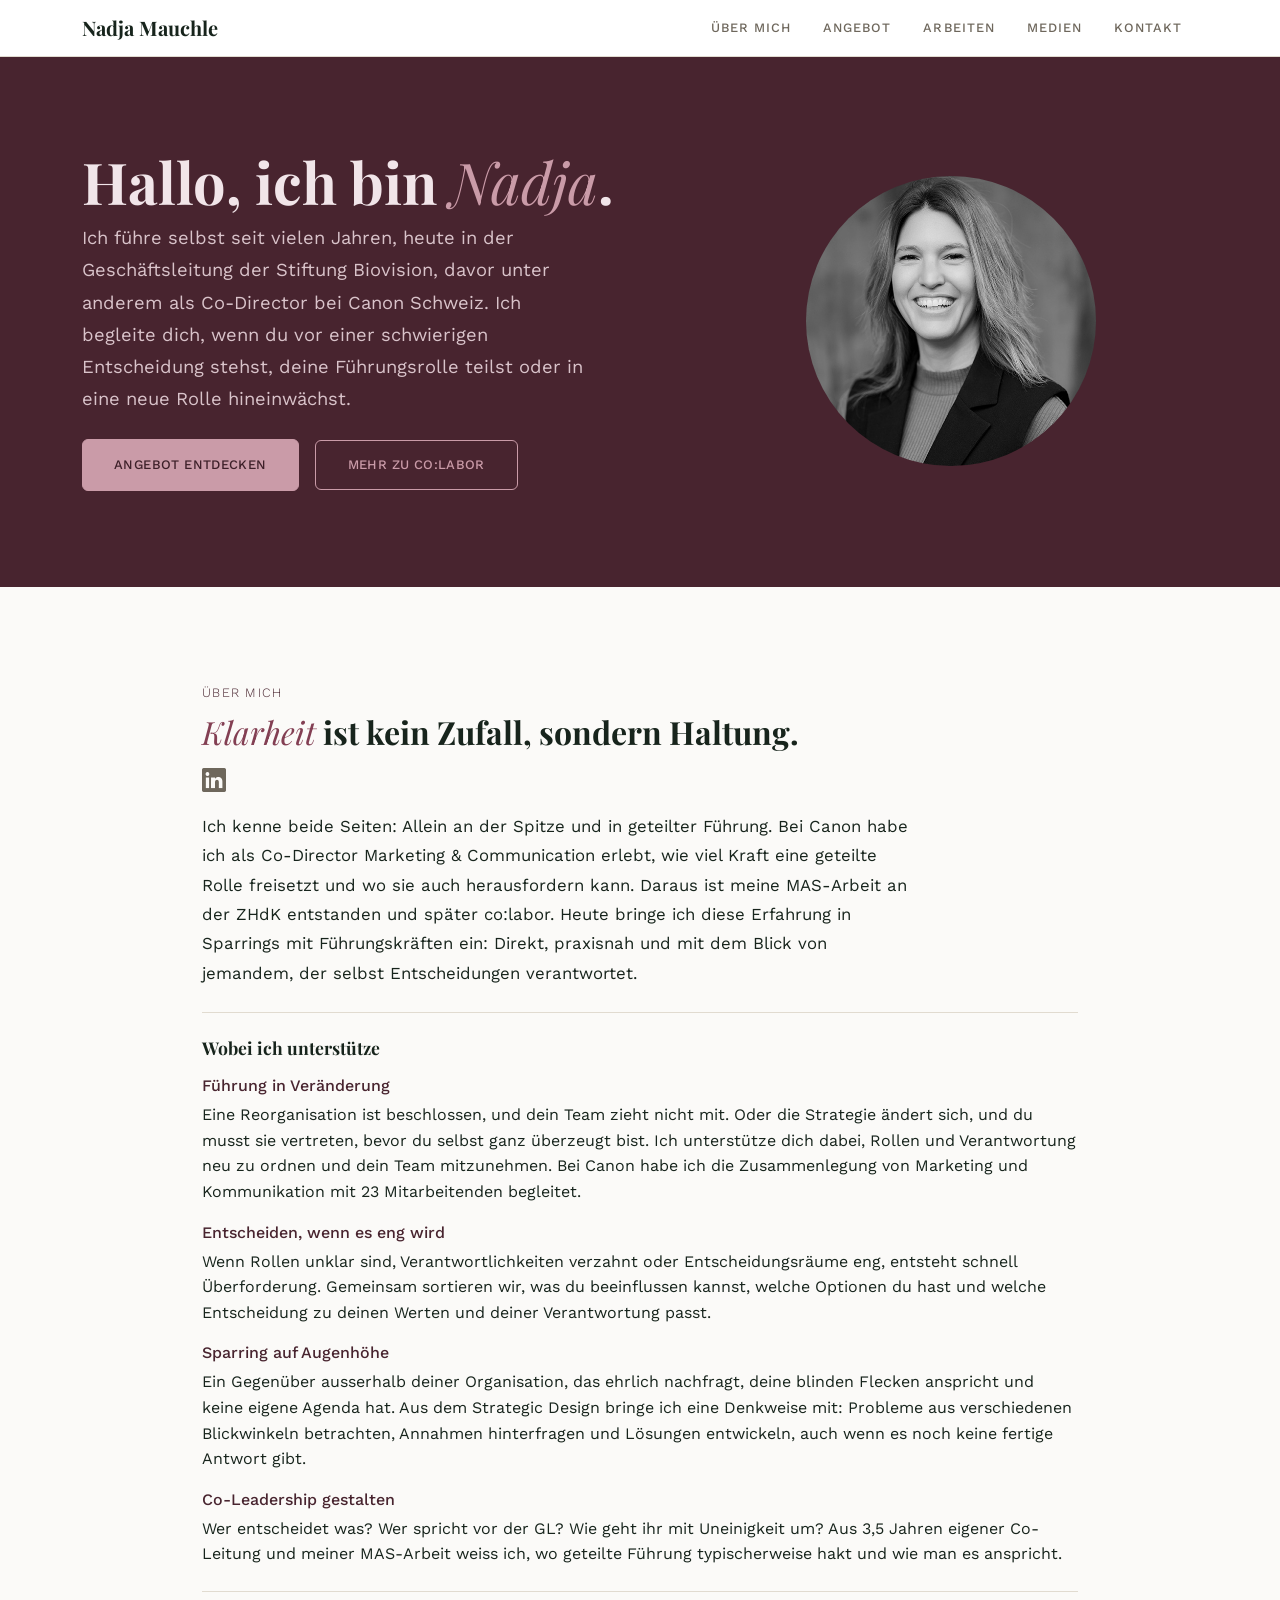
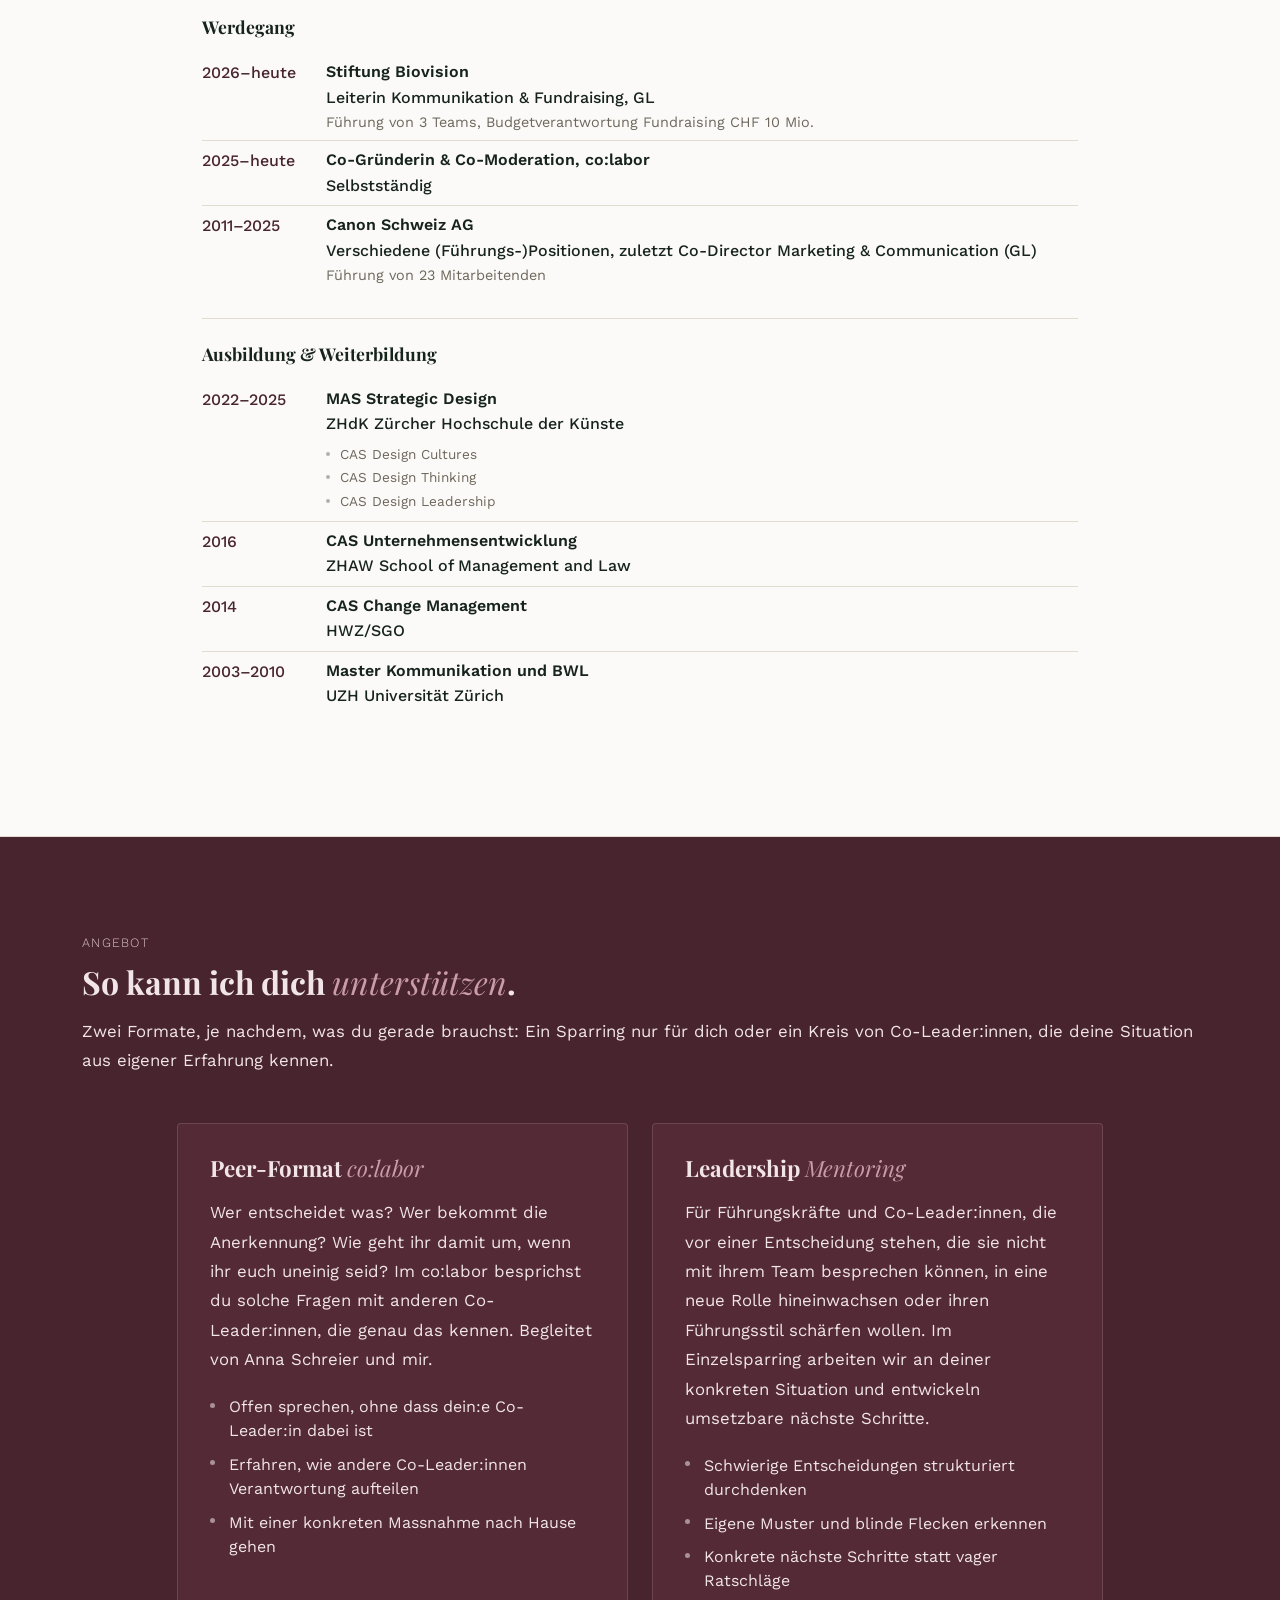
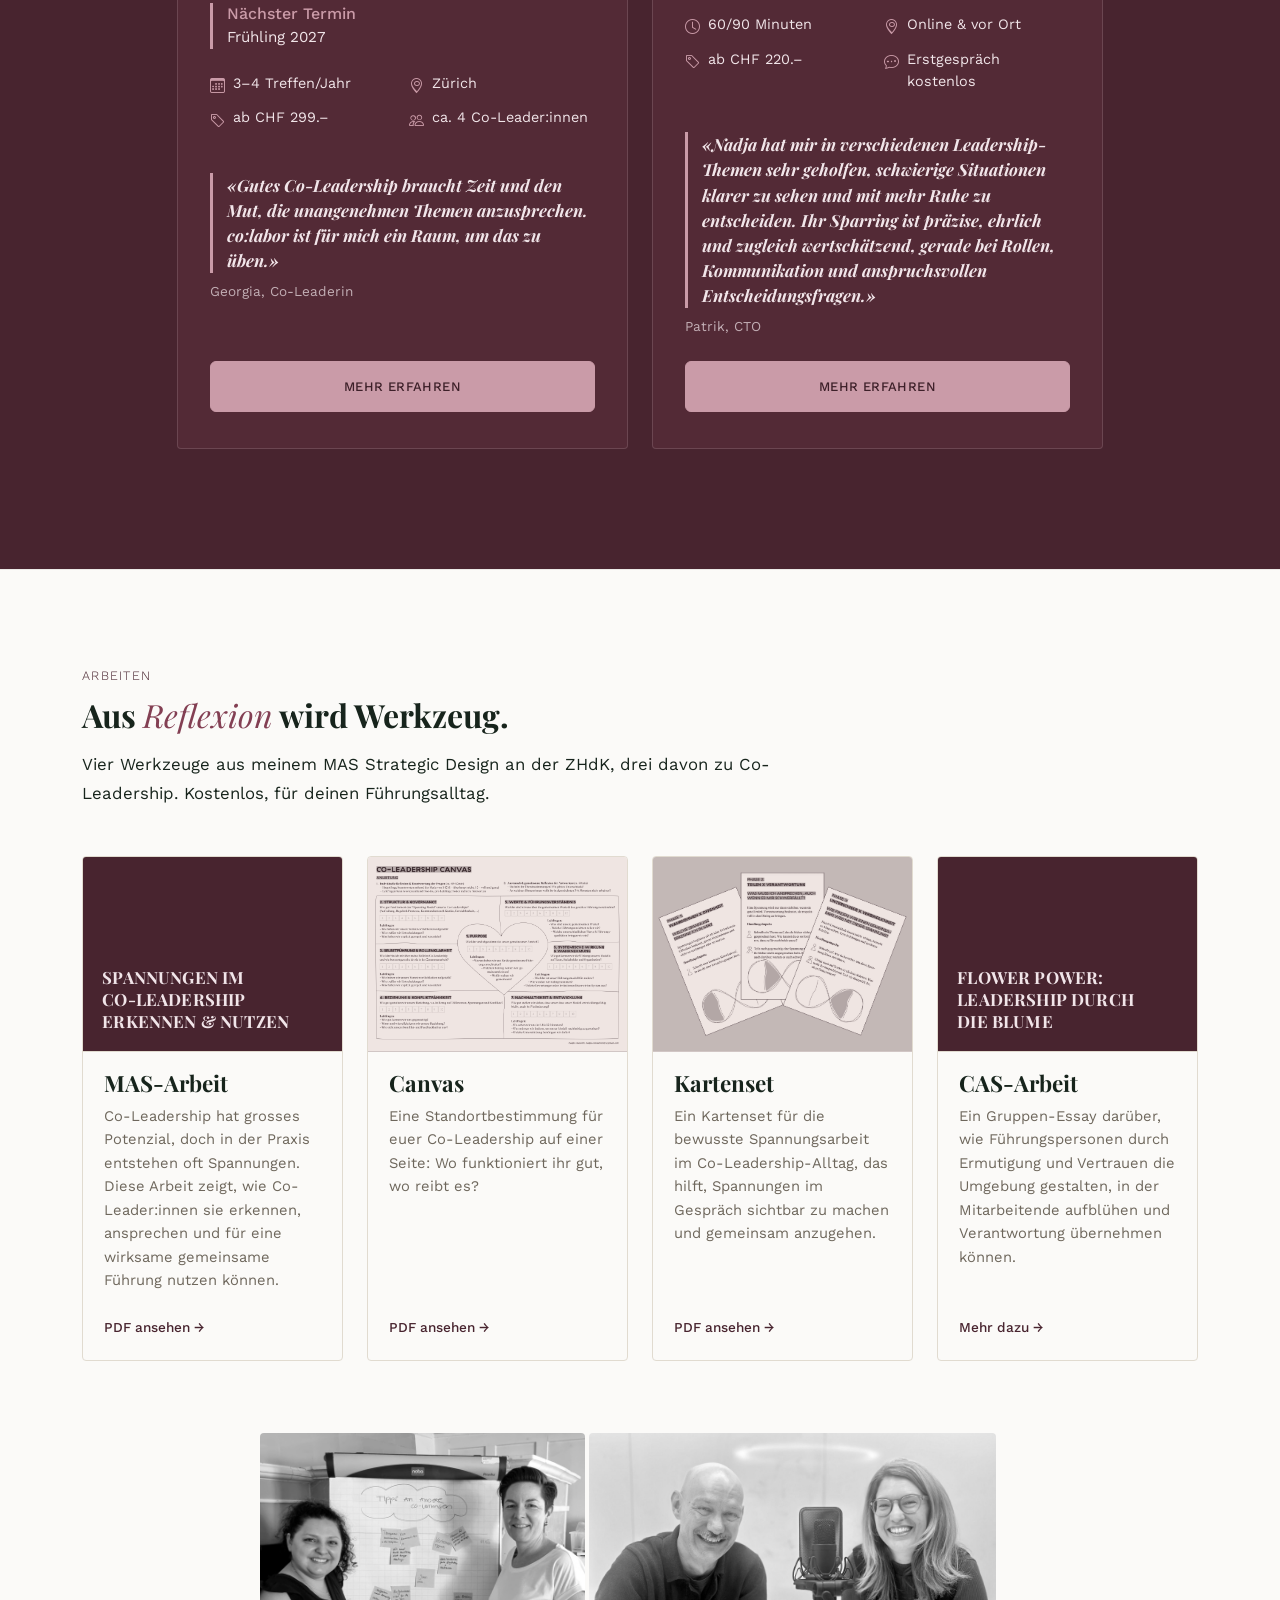
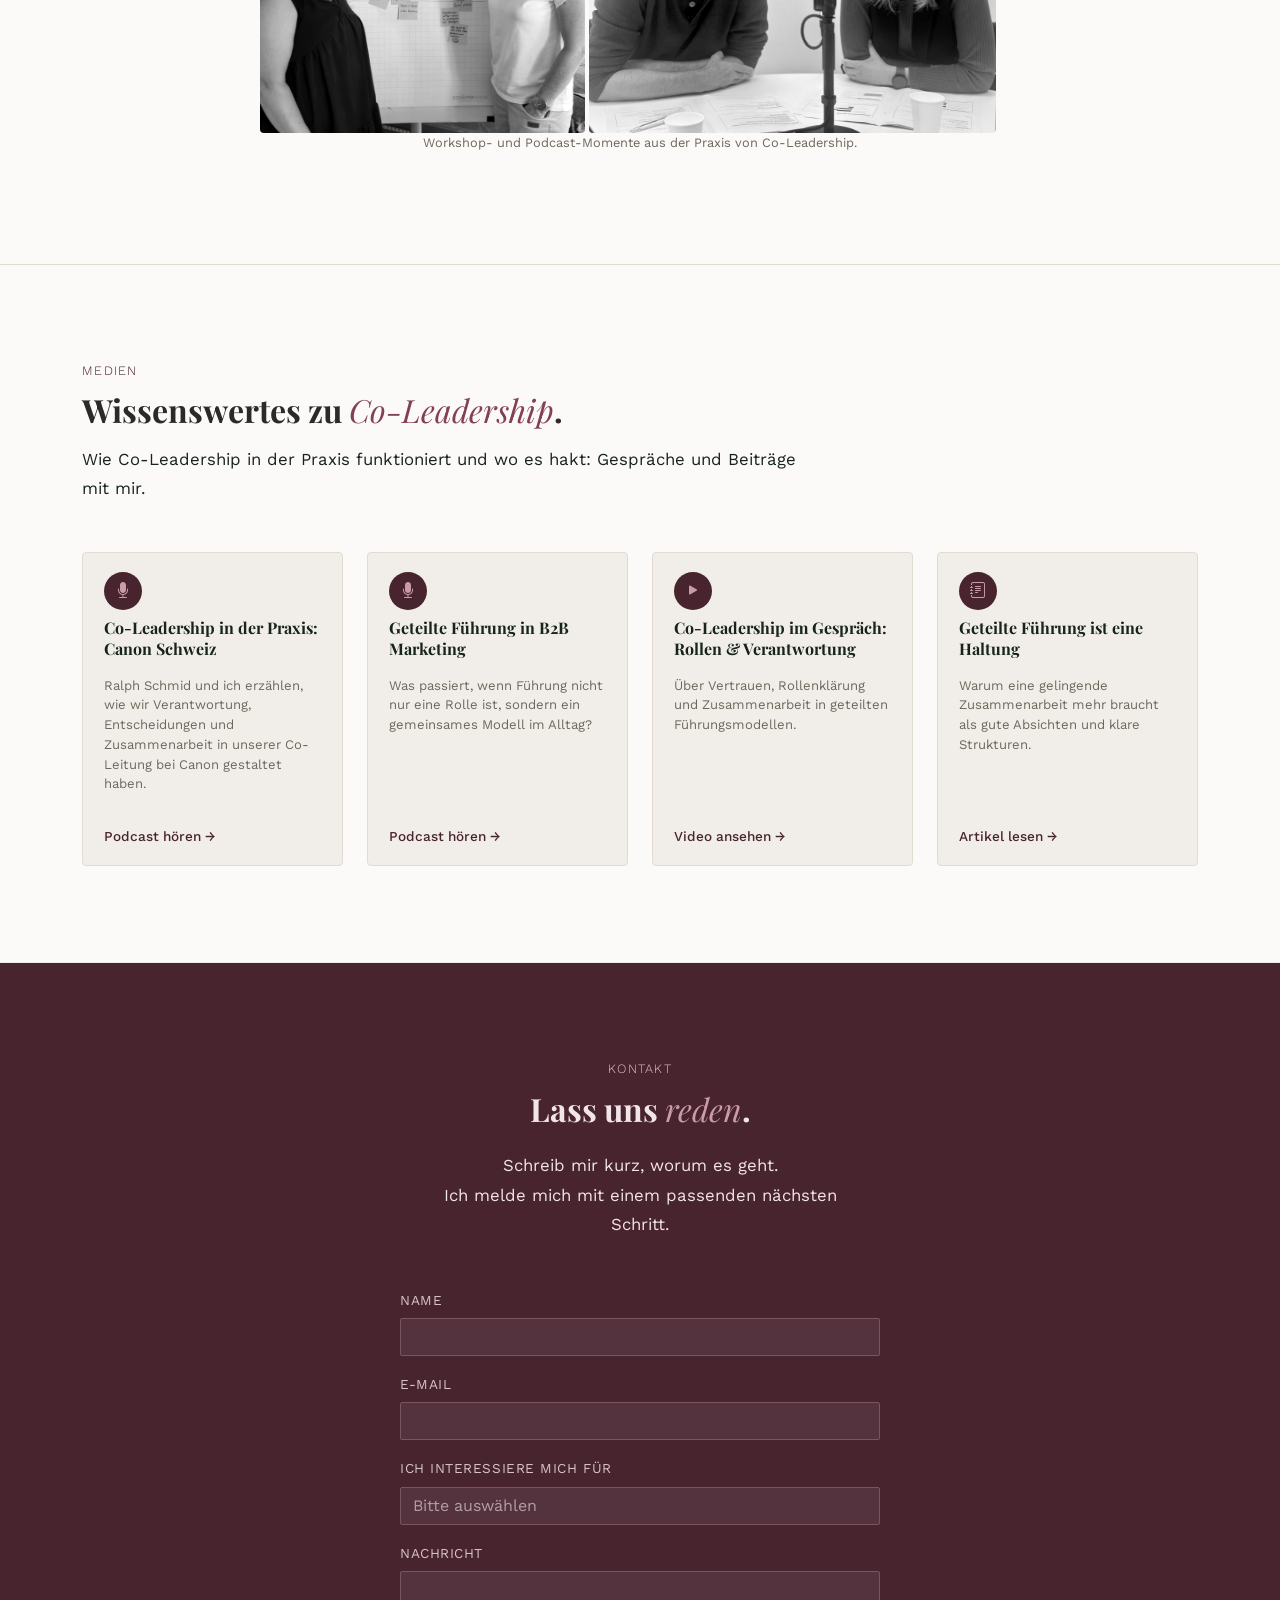
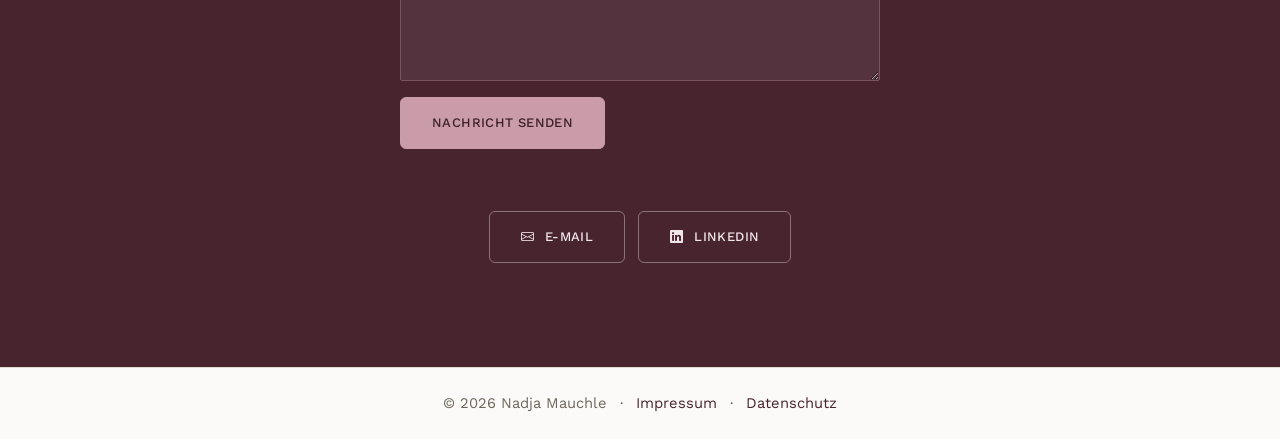
==== commit b7fb2588: "Texte überarbeiten, co:labor-Termin Frühling 2027, Layout-Anpassungen Co-Authored-By: Claude Opus 5." ====
--- a/index.html
+++ b/index.html
@@ -46,9 +46,9 @@
       <div class="collapse navbar-collapse" id="navbarSupportedContent">
         <ul class="navbar-nav ms-auto mb-2 mb-lg-0">
           <li class="nav-item"><a class="nav-link" href="#ueber-mich">Über mich</a></li>
+          <li class="nav-item"><a class="nav-link" href="#angebot">Angebot</a></li>
           <li class="nav-item"><a class="nav-link" href="#arbeiten">Arbeiten</a></li>
           <li class="nav-item"><a class="nav-link" href="#wissenswertes">Medien</a></li>
-          <li class="nav-item"><a class="nav-link" href="#angebot">Angebot</a></li>
           <li class="nav-item"><a class="nav-link" href="#kontakt">Kontakt</a></li>
         </ul>
       </div>
@@ -58,15 +58,18 @@
   <!-- ===== WP1: Start (Hero) — dunkel ===== -->
   <header id="start" class="section-dark p-section-hero text-center text-lg-start">
     <div class="container">
-      <div class="row align-items-center">
+      <div class="row align-items-center hero-row">
         <div class="col-lg-7">
           <h1 class="headline on-dark hero-h">
             Hallo, ich bin <span class="accent">Nadja</span>.
           </h1>
           <p class="body-text hero-lead-text lead-text mx-auto mx-lg-0 mb-4">
-            Ich bin Führungsperson mit Geschäftsleitungserfahrung und
-            begleite andere Führungspersonen als Mentorin sowie als
-            Gründerin von co:labor, dem Peer-Raum für Co-Leader:innen.
+            Ich führe selbst seit vielen Jahren, heute in der Geschäftsleitung
+            der Stiftung Biovision, davor unter anderem als Co-Director bei
+            Canon Schweiz.
+            Ich begleite dich, wenn du vor einer schwierigen Entscheidung
+            stehst, deine Führungsrolle teilst oder in eine neue Rolle
+            hineinwächst.
           </p>
           <div class="hero-ctas">
             <a href="#angebot" class="hero-cta-primary">Angebot entdecken</a>
@@ -93,27 +96,26 @@
 
       <div class="w-md">
         <p class="body-text mb-4">
-          Ich bin Bereichsleiterin Kommunikation &amp; Fundraising bei der
-          Stiftung Biovision und Mitglied der Geschäftsleitung. Im Zentrum
-          meiner Arbeit steht menschenzentrierte Führung: Lösungsorientiert,
-          mit Blick für die Chancen, die in jeder Veränderung stecken. Diese
-          Haltung teile ich heute mit anderen Führungspersonen.
+          Ich kenne beide Seiten: Allein an der Spitze und in geteilter Führung. Bei Canon habe ich als Co-Director Marketing &amp; Communication erlebt, wie viel Kraft eine geteilte Rolle freisetzt und wo sie auch herausfordern kann. Daraus ist meine MAS-Arbeit an der ZHdK entstanden und später co:labor. Heute bringe ich diese Erfahrung in Sparrings mit Führungskräften ein: Direkt, praxisnah und mit dem Blick von jemandem, der selbst Entscheidungen verantwortet.
         </p>
       </div>
 
           <div class="ueber-mich-blocks">
 
             <div class="ueber-mich-block">
-              <h3 class="ueber-mich-block-title">Kompetenz-Highlights</h3>
+              <h3 class="ueber-mich-block-title">Wobei ich unterstütze</h3>
               <dl class="skill-detail-list mb-0">
-                <dt>(Co-)Leadership aus eigener Erfahrung</dt>
-                <dd>Über zehn Jahre Führungserfahrung liegen hinter mir, davon dreieinhalb Jahre in Co-Leadership. Beide Formen kenne ich aus erster Hand: Klassische Einzelverantwortung an der Spitze und geteilte Verantwortung mit allem, was dazugehört – Rollenklarheit finden, Aufgaben teilen, gemeinsam entscheiden. Diese Erfahrung ist die Basis für co:labor (für Co-Leader:innen) und mein Mentoring, das sich an Einzelführende wie auch an Co-Leads richtet.</dd>
-
-                <dt>Organisationsentwicklung &amp; Transformation</dt>
-                <dd>Ich habe einen Bereich von vier einzelnen Teams zu einem Gesamtteam mit Co-Leadership transformiert, mit viel Zeit für Change Management, Workshops und dem schrittweisen Übertragen von mehr Kompetenzen und Verantwortung an die Mitarbeitenden. Diese Erfahrung zeigt mir, dass Wandel dann gelingt, wenn man alle dort abholt, wo sie stehen, statt Veränderung einfach anzuordnen.</dd>
-
-                <dt>Räume für Reflexion und Weiterentwicklung</dt>
-                <dd>Ich schaffe in der täglichen Führungsarbeit Räume, in denen Reflexion möglich wird. Dabei geht es mir nicht darum, Lösungen vorzugeben, sondern Menschen zu befähigen, sich selbst zu reflektieren und weiterzuentwickeln. Diesen Grundsatz lebe ich auch für mich selbst und habe ihn zu einem festen Teil meiner eigenen Führungspraxis gemacht.</dd>
+                <dt>Führung in Veränderung</dt>
+                <dd>Eine Reorganisation ist beschlossen, und dein Team zieht nicht mit. Oder die Strategie ändert sich, und du musst sie vertreten, bevor du selbst ganz überzeugt bist. Ich unterstütze dich dabei, Rollen und Verantwortung neu zu ordnen und dein Team mitzunehmen. Bei Canon habe ich die Zusammenlegung von Marketing und Kommunikation mit 23 Mitarbeitenden begleitet.</dd>
+
+                <dt>Entscheiden, wenn es eng wird</dt>
+                <dd>Wenn Rollen unklar sind, Verantwortlichkeiten verzahnt oder Entscheidungsräume eng, entsteht schnell Überforderung. Gemeinsam sortieren wir, was du beeinflussen kannst, welche Optionen du hast und welche Entscheidung zu deinen Werten und deiner Verantwortung passt.</dd>
+
+                <dt>Sparring auf Augenhöhe</dt>
+                <dd>Ein Gegenüber ausserhalb deiner Organisation, das ehrlich nachfragt, deine blinden Flecken anspricht und keine eigene Agenda hat. Aus dem Strategic Design bringe ich eine Denkweise mit: Probleme aus verschiedenen Blickwinkeln betrachten, Annahmen hinterfragen und Lösungen entwickeln, auch wenn es noch keine fertige Antwort gibt.</dd>
+
+                <dt>Co-Leadership gestalten</dt>
+                <dd>Wer entscheidet was? Wer spricht vor der GL? Wie geht ihr mit Uneinigkeit um? Aus 3,5 Jahren eigener Co-Leitung und meiner MAS-Arbeit weiss ich, wo geteilte Führung typischerweise hakt und wie man es anspricht.</dd>
               </dl>
             </div>
 
@@ -139,7 +141,7 @@
                   <span class="timeline-year">2011–2025</span>
                   <div class="timeline-content">
                     <p class="timeline-role">Canon Schweiz AG</p>
-                    <p class="timeline-org">Verschiedene Führungspositionen, zuletzt Co-Director Marketing &amp; Communication (GL)</p>
+                    <p class="timeline-org">Verschiedene (Führungs-)Positionen, zuletzt Co-Director Marketing &amp; Communication (GL)</p>
                     <p class="timeline-detail">Führung von 23 Mitarbeitenden</p>
                   </div>
                 </li>
@@ -161,8 +163,28 @@
                     </ul>
                   </div>
                 </li>
+                <li class="timeline-entry">
+                  <span class="timeline-year">2016</span>
+                  <div class="timeline-content">
+                    <p class="timeline-role">CAS Unternehmensentwicklung</p>
+                    <p class="timeline-org">ZHAW School of Management and Law</p>
+                  </div>
+                </li>
+                <li class="timeline-entry">
+                  <span class="timeline-year">2014</span>
+                  <div class="timeline-content">
+                    <p class="timeline-role">CAS Change Management</p>
+                    <p class="timeline-org">HWZ/SGO</p>
+                  </div>
+                </li>
+                <li class="timeline-entry">
+                  <span class="timeline-year">2003–2010</span>
+                  <div class="timeline-content">
+                    <p class="timeline-role">Master Kommunikation und BWL</p>
+                    <p class="timeline-org">UZH Universität Zürich</p>
+                  </div>
+                </li>
               </ul>
-              <p class="body-text-sm mt-3 mb-0">Ergänzt durch einen Masterabschluss in Kommunikation und BWL (UZH) sowie CAS in Change Management und Unternehmensentwicklung.</p>
             </div>
 
           </div>
@@ -172,148 +194,29 @@
 
   <div class="section-divider section-divider-lead"></div>
 
-  <!-- ===== WP3: Arbeiten — hell, gleiches Schema wie Über mich ===== -->
-  <section id="arbeiten" class="section-light p-section has-divider">
-    <div class="container">
-      <p class="eyebrow on-light">Arbeiten</p>
-      <h2 class="headline on-light mb-3">
-        Aus <span class="accent">Reflexion</span> wird Werkzeug.
-      </h2>
-      <p class="body-text mb-5 w-md">Diese vier Artefakte sind im Rahmen meines MAS Strategic Design an der ZHdK entstanden und stehen dir kostenlos zur Verfügung, für deine eigene Führungs- und Reflexionsarbeit. Das Studium hat mir dafür einfache Prinzipien für komplexe Herausforderungen mitgegeben, die mir bis heute helfen, Veränderungsprozesse zu begleiten.</p>
-
-      <div class="row mb-5">
-        <div class="col-sm-6 col-lg-3 mb-4">
-          <div class="artefakt-card h-100">
-            <div class="artefakt-cover-flat artefakt-cover-mas" role="img" aria-label="Cover der MAS-Arbeit «Spannungen im Co-Leadership erkennen &amp; nutzen»">
-              <p class="artefakt-cover-title">Spannungen im<br>Co-Leadership<br>erkennen &amp; nutzen</p>
-            </div>
-            <div class="artefakt-body">
-              <h3 class="headline on-light headline-sm">MAS-Arbeit</h3>
-              <p class="body-text-sm">Co-Leadership hat grosses Potenzial, doch in der Praxis entstehen oft Spannungen. Diese Arbeit zeigt, wie Co-Leader:innen sie erkennen, ansprechen und für eine wirksame gemeinsame Führung nutzen können.</p>
-              <a href="pdf/mas-arbeit-thesis.pdf" target="_blank" class="artefakt-link">PDF ansehen →</a>
-            </div>
-          </div>
-        </div>
-
-        <div class="col-sm-6 col-lg-3 mb-4">
-          <div class="artefakt-card h-100">
-            <img src="img/canvas-cover.png" class="artefakt-image artefakt-image-duotone" alt="Co-Leadership Canvas, Übersicht der sieben Dimensionen">
-            <div class="artefakt-body">
-              <h3 class="headline on-light headline-sm">Canvas</h3>
-              <p class="body-text-sm">Werkzeug zur Sichtbarmachung von Spannungsfeldern im Co-Leadership, eine Standortbestimmung: Was läuft gut, wo können wir uns noch verbessern?</p>
-              <a href="pdf/co-leadership-canvas.pdf" target="_blank" class="artefakt-link">PDF ansehen →</a>
-            </div>
-          </div>
-        </div>
-
-        <div class="col-sm-6 col-lg-3 mb-4">
-          <div class="artefakt-card h-100">
-            <img src="img/kartenset-cover.png" class="artefakt-image artefakt-image-framed artefakt-image-duotone" alt="spannungs:loop, Co-Leadership Kartenset, drei Karten gefächert">
-            <div class="artefakt-body">
-              <h3 class="headline on-light headline-sm">Kartenset</h3>
-              <p class="body-text-sm">Ein Kartenset für die bewusste Spannungsarbeit im Co-Leadership-Alltag, das hilft, Spannungen im Gespräch sichtbar zu machen und gemeinsam anzugehen.</p>
-              <a href="pdf/co-leadership-kartenset.pdf" target="_blank" class="artefakt-link">PDF ansehen →</a>
-            </div>
-          </div>
-        </div>
-
-        <div class="col-sm-6 col-lg-3 mb-4">
-          <div class="artefakt-card h-100">
-            <div class="artefakt-cover-flat artefakt-cover-cas" role="img" aria-label="Cover der CAS-Arbeit «Flower Power: Leadership durch die Blume»">
-              <p class="artefakt-cover-title">Flower Power:<br>Leadership durch<br>die Blume</p>
-            </div>
-            <div class="artefakt-body">
-              <h3 class="headline on-light headline-sm">CAS-Arbeit</h3>
-              <p class="body-text-sm">Ein Gruppen-Essay darüber, wie Führungspersonen durch Ermutigung und Vertrauen die Umgebung gestalten, in der Mitarbeitende aufblühen und Verantwortung übernehmen können.</p>
-              <a href="https://essenzen.designleadership.zhdk.ch/essenzen2022/flower-power-leadership-durch-die-blume/" target="_blank" class="artefakt-link">Mehr dazu →</a>
-            </div>
-          </div>
-        </div>
-      </div>
-
-      <div class="workshop-bilder">
-        <img src="img/mas-workshop-1-bw.jpg" alt="Workshop mit Co-Leader:innen, Flipchart mit Tipps zu Co-Leadership">
-        <img src="img/mas-workshop-2-bw.jpg" alt="Auswertung eines Workshops zu Co-Leadership-Themen">
-      </div>
-      <p class="bildunterschrift">Einblick in die Workshops mit Co-Leader:innen, aus denen die MAS-Arbeit entstanden ist.</p>
-
-    </div>
-  </section>
-
-  <div class="section-divider section-divider-lead"></div>
-
-  <section id="wissenswertes" class="section-light p-section has-divider">
-    <div class="container">
-      <p class="eyebrow on-light">Medien</p>
-      <h2 class="headline mb-3 mentions-heading"><span class="accent">Wissenswertes</span> zu Co-Leadership.</h2>
-      <p class="body-text mb-3">Eine Auswahl an Beiträgen, in denen ich mein Wissen zu geteilter Führung weitergebe.</p>
-
-      <div class="row">
-        <div class="col-sm-6 col-lg-3 mb-3">
-          <div class="mention-card">
-            <span class="mention-icon"><i class="bi-newspaper"></i></span>
-            <span class="mention-title">Geteilte Führung ist eine Haltung</span>
-            <span class="mention-desc">Wie Co-Leadership aktiv entstehen kann: Passende Partner:innen finden, das Umfeld einbeziehen, das Team mitgestalten lassen.</span>
-            <span class="mention-platform">Swico · Artikel</span>
-            <a href="https://www.swico.ch/de/news/detail/geteilte-fuhrung-ist-eine-haltung#co-leadership-aktiv-gestalten-wie-geteilte-fuhrung-entstehen-kann" target="_blank" class="artefakt-link">Zum Beitrag →</a>
-          </div>
-        </div>
-        <div class="col-sm-6 col-lg-3 mb-3">
-          <div class="mention-card">
-            <span class="mention-icon"><i class="bi-mic"></i></span>
-            <span class="mention-title">Co-Leadership bei Canon Schweiz</span>
-            <span class="mention-desc">Gemeinsam mit Ralph Schmid im Gespräch darüber, wie wir unsere Abteilung auf geteilte Führung umgestellt haben.</span>
-            <span class="mention-platform">Zukunftspioniere der Arbeitswelt · Podcast</span>
-            <a href="https://zukunftspioniere.ch/podcast/nadja-mauchle-ralph-schmid-canon-schweiz-ag/" target="_blank" class="artefakt-link">Zum Beitrag →</a>
-          </div>
-        </div>
-        <div class="col-sm-6 col-lg-3 mb-3">
-          <div class="mention-card">
-            <span class="mention-icon"><i class="bi-mic"></i></span>
-            <span class="mention-title">Führung teilen, Potenzial entfalten</span>
-            <span class="mention-desc">Wie geteilte Führung Teams im B2B-Marketing verändert, im Gespräch mit Host Julia Pichler.</span>
-            <span class="mention-platform">The Voice of B2B Marketing · Podcast</span>
-            <a href="https://open.spotify.com/episode/3yYJJonizKu81Pid1CeW96" target="_blank" class="artefakt-link">Zum Beitrag →</a>
-          </div>
-        </div>
-        <div class="col-sm-6 col-lg-3 mb-3">
-          <div class="mention-card">
-            <span class="mention-icon"><i class="bi-play-btn"></i></span>
-            <span class="mention-title">Co-Leadership</span>
-            <span class="mention-desc">Kurzporträt zu geteilter Führung auf GL-Stufe bei Canon Schweiz.</span>
-            <span class="mention-platform">Canon Schweiz · Video</span>
-            <a href="https://www.youtube.com/watch?v=0sEwknchHms" target="_blank" class="artefakt-link">Zum Beitrag →</a>
-          </div>
-        </div>
-      </div>
-    </div>
-  </section>
-
-  <div class="section-divider section-divider-lead"></div>
-
-  <!-- ===== WP4: Angebot — Aubergine ===== -->
+  <!-- ===== WP3: Angebot — Aubergine ===== -->
   <section id="angebot" class="section-aubergine p-section has-divider">
     <div class="container">
       <p class="eyebrow on-dark">Angebot</p>
       <h2 class="headline on-dark mb-3">So kann ich dich <span class="accent">unterstützen</span>.</h2>
-      <p class="body-text on-dark mb-5">Neben meiner Rolle in der Geschäftsleitung begleite ich Führungspersonen in zwei Formaten. Im Mentoring arbeite ich mit dir an deiner Führung, egal ob du allein oder in einer Co-Leitung führst. Führst du in einer Co-Leitung, bietet dir das Peer-Format co:labor zusätzlich den Austausch mit anderen Co-Leader:innen, die dieselbe Situation kennen, so wie ich selbst mehrere Jahre lang im Co-Leadership geführt habe.</p>
+      <p class="body-text on-dark mb-5">Zwei Formate, je nachdem, was du gerade brauchst: Ein Sparring nur für dich oder ein Kreis von Co-Leader:innen, die deine Situation aus eigener Erfahrung kennen.</p>
 
       <div class="row justify-content-center">
         <div class="col-md-6 col-lg-5 mb-4">
           <div class="angebot-card h-100">
             <h3 class="headline on-dark headline-sm mb-3"><span>Peer-Format</span> <span class="accent">co:labor</span></h3>
-            <p class="body-text on-dark mb-3">Der vertrauliche Peer-Raum für Co-Leader:innen: Ehrlicher Austausch, gemeinsame Reflexion, konkrete nächste Schritte zu echten Führungs&shy;herausforderungen.</p>
+            <p class="body-text on-dark mb-3">Wer entscheidet was? Wer bekommt die Anerkennung? Wie geht ihr damit um, wenn ihr euch uneinig seid? Im co:labor besprichst du solche Fragen mit anderen Co-Leader:innen, die genau das kennen. Begleitet von Anna Schreier und mir.</p>
             <ul class="skill-list mb-3">
-              <li>Peer-Gruppe für Co-Leader:innen</li>
-              <li>Impulse aus Theorie und Praxis</li>
-              <li>Kleine, konstante Gruppe für Vertrauen und Perspektivenvielfalt</li>
+              <li>Offen sprechen, ohne dass dein:e Co-Leader:in dabei ist</li>
+              <li>Erfahren, wie andere Co-Leader:innen Verantwortung aufteilen</li>
+              <li>Mit einer konkreten Massnahme nach Hause gehen</li>
             </ul>
             <div class="co-labor-date-callout" aria-label="Nächster Termin">
               <span class="co-labor-date-label">Nächster Termin</span>
-              <span class="co-labor-date-value">Freitag, 5. November 2026 (Nachmittag)</span>
+              <span class="co-labor-date-value">Frühling 2027</span>
             </div>
             <ul class="fact-grid mb-3">
-              <li><i class="bi-calendar3"></i> 4 Treffen/Jahr</li>
+              <li><i class="bi-calendar3"></i> 3–4 Treffen/Jahr</li>
               <li><i class="bi-geo-alt"></i> Zürich</li>
               <li><i class="bi-tag"></i> ab CHF 299.–</li>
               <li><i class="bi-people"></i> ca. 4 Co-Leader:innen</li>
@@ -327,9 +230,9 @@
         <div class="col-md-6 col-lg-5 mb-4">
           <div class="angebot-card h-100">
             <h3 class="headline on-dark headline-sm mb-3"><span>Leadership</span> <span class="accent">Mentoring</span></h3>
-            <p class="body-text on-dark mb-3">Sparring für Führungspersonen, die reflektieren, sich weiterentwickeln und in anspruchsvollen Situationen klarer entscheiden wollen, allein oder in einer Co-Leitung.</p>
+            <p class="body-text on-dark mb-3">Für Führungskräfte und Co-Leader:innen, die vor einer Entscheidung stehen, die sie nicht mit ihrem Team besprechen können, in eine neue Rolle hineinwachsen oder ihren Führungsstil schärfen wollen. Im Einzelsparring arbeiten wir an deiner konkreten Situation und entwickeln umsetzbare nächste Schritte.</p>
             <ul class="skill-list mb-3">
-              <li>Klarheit in komplexen Entscheidungen</li>
+              <li>Schwierige Entscheidungen strukturiert durchdenken</li>
               <li>Eigene Muster und blinde Flecken erkennen</li>
               <li>Konkrete nächste Schritte statt vager Ratschläge</li>
             </ul>
@@ -339,9 +242,127 @@
               <li><i class="bi-tag"></i> ab CHF 220.–</li>
               <li><i class="bi-chat-dots"></i> Erstgespräch kostenlos</li>
             </ul>
-            <blockquote class="testimonial-quote mb-2">«Zwei Sitzungen haben gereicht, damit ich merkte: Ich muss nicht alles allein herausfinden. Nadja hat mir geholfen, mein Team anders zu sehen und meinem Chef gegenüber klar zu sagen, was ich brauche.»</blockquote>
+            <blockquote class="testimonial-quote mb-2">«Nadja hat mir in verschiedenen Leadership-Themen sehr geholfen, schwierige Situationen klarer zu sehen und mit mehr Ruhe zu entscheiden. Ihr Sparring ist präzise, ehrlich und zugleich wertschätzend, gerade bei Rollen, Kommunikation und anspruchsvollen Entscheidungsfragen.»</blockquote>
             <p class="testimonial-source on-dark mb-4">Patrik, CTO</p>
             <a href="angebot/leadership-mentoring/" class="btn btn-accent">Mehr erfahren</a>
+          </div>
+        </div>
+      </div>
+    </div>
+  </section>
+
+  <div class="section-divider section-divider-dark section-divider-lead"></div>
+
+  <!-- ===== WP4: Arbeiten — hell, gleiches Schema wie Über mich ===== -->
+  <section id="arbeiten" class="section-light p-section has-divider">
+    <div class="container">
+      <p class="eyebrow on-light">Arbeiten</p>
+      <h2 class="headline on-light mb-3">
+        Aus <span class="accent">Reflexion</span> wird Werkzeug.
+      </h2>
+      <p class="body-text mb-5 w-md">Vier Werkzeuge aus meinem MAS Strategic Design an der ZHdK, drei davon zu Co-Leadership. Kostenlos, für deinen Führungsalltag.</p>
+
+      <div class="row mb-5">
+        <div class="col-sm-6 col-lg-3 mb-4">
+          <div class="artefakt-card h-100">
+            <div class="artefakt-cover-flat artefakt-cover-mas" role="img" aria-label="Cover der MAS-Arbeit «Spannungen im Co-Leadership erkennen &amp; nutzen»">
+              <p class="artefakt-cover-title">Spannungen im<br>Co-Leadership<br>erkennen &amp; nutzen</p>
+            </div>
+            <div class="artefakt-body">
+              <h3 class="headline on-light headline-sm">MAS-Arbeit</h3>
+              <p class="body-text-sm">Co-Leadership hat grosses Potenzial, doch in der Praxis entstehen oft Spannungen. Diese Arbeit zeigt, wie Co-Leader:innen sie erkennen, ansprechen und für eine wirksame gemeinsame Führung nutzen können.</p>
+              <a href="pdf/mas-arbeit-thesis.pdf" target="_blank" class="card-link">PDF ansehen →</a>
+            </div>
+          </div>
+        </div>
+
+        <div class="col-sm-6 col-lg-3 mb-4">
+          <div class="artefakt-card h-100">
+            <img src="img/canvas-cover.png" class="artefakt-image artefakt-image-duotone" alt="Co-Leadership Canvas, Übersicht der sieben Dimensionen">
+            <div class="artefakt-body">
+              <h3 class="headline on-light headline-sm">Canvas</h3>
+              <p class="body-text-sm">Eine Standortbestimmung für euer Co-Leadership auf einer Seite: Wo funktioniert ihr gut, wo reibt es?</p>
+              <a href="pdf/co-leadership-canvas.pdf" target="_blank" class="card-link">PDF ansehen →</a>
+            </div>
+          </div>
+        </div>
+
+        <div class="col-sm-6 col-lg-3 mb-4">
+          <div class="artefakt-card h-100">
+            <img src="img/kartenset-cover.png" class="artefakt-image artefakt-image-framed artefakt-image-duotone" alt="spannungs:loop, Co-Leadership Kartenset, drei Karten gefächert">
+            <div class="artefakt-body">
+              <h3 class="headline on-light headline-sm">Kartenset</h3>
+              <p class="body-text-sm">Ein Kartenset für die bewusste Spannungsarbeit im Co-Leadership-Alltag, das hilft, Spannungen im Gespräch sichtbar zu machen und gemeinsam anzugehen.</p>
+              <a href="pdf/co-leadership-kartenset.pdf" target="_blank" class="card-link">PDF ansehen →</a>
+            </div>
+          </div>
+        </div>
+
+        <div class="col-sm-6 col-lg-3 mb-4">
+          <div class="artefakt-card h-100">
+            <div class="artefakt-cover-flat artefakt-cover-cas" role="img" aria-label="Cover der CAS-Arbeit «Flower Power: Leadership durch die Blume»">
+              <p class="artefakt-cover-title">Flower Power:<br>Leadership durch<br>die Blume</p>
+            </div>
+            <div class="artefakt-body">
+              <h3 class="headline on-light headline-sm">CAS-Arbeit</h3>
+              <p class="body-text-sm">Ein Gruppen-Essay darüber, wie Führungspersonen durch Ermutigung und Vertrauen die Umgebung gestalten, in der Mitarbeitende aufblühen und Verantwortung übernehmen können.</p>
+              <a href="https://essenzen.designleadership.zhdk.ch/essenzen2022/flower-power-leadership-durch-die-blume/" target="_blank" class="card-link">Mehr dazu →</a>
+            </div>
+          </div>
+        </div>
+      </div>
+
+      <div class="workshop-bilder">
+        <img src="img/mas-workshop-1-bw.jpg" alt="Workshop mit Co-Leader:innen, Flipchart mit Tipps zu Co-Leadership">
+        <img src="img/podcast.jpeg" alt="Podcast-Aufnahme mit Nadja Mauchle im Gespräch" class="podcast-photo">
+      </div>
+      <p class="bildunterschrift">Workshop- und Podcast-Momente aus der Praxis von Co-Leadership.</p>
+
+    </div>
+  </section>
+
+  <div class="mentions-divider"></div>
+
+  <section id="wissenswertes" class="section-light p-section has-divider">
+    <div class="container">
+      <p class="eyebrow on-light">Medien</p>
+      <h2 class="headline on-light mb-3 mentions-heading">Wissenswertes zu <span class="accent">Co-Leadership</span>.</h2>
+      <p class="body-text mb-5 w-md">Wie Co-Leadership in der Praxis funktioniert und wo es hakt: Gespräche und Beiträge mit mir.</p>
+
+      <div class="row g-4">
+        <div class="col-md-6 col-xl-3">
+          <div class="mention-card">
+            <div class="mention-icon"><i class="bi bi-mic-fill"></i></div>
+            <h3 class="mention-title">Co-Leadership in der Praxis: Canon Schweiz</h3>
+            <p class="mention-desc">Ralph Schmid und ich erzählen, wie wir Verantwortung, Entscheidungen und Zusammenarbeit in unserer Co-Leitung bei Canon gestaltet haben.</p>
+            <a href="https://zukunftspioniere.ch/podcast/nadja-mauchle-ralph-schmid-canon-schweiz-ag/" target="_blank" rel="noreferrer" class="card-link">Podcast hören →</a>
+          </div>
+        </div>
+
+        <div class="col-md-6 col-xl-3">
+          <div class="mention-card">
+            <div class="mention-icon"><i class="bi bi-mic-fill"></i></div>
+            <h3 class="mention-title">Geteilte Führung in B2B Marketing</h3>
+            <p class="mention-desc">Was passiert, wenn Führung nicht nur eine Rolle ist, sondern ein gemeinsames Modell im Alltag?</p>
+            <a href="https://open.spotify.com/episode/3yYJJonizKu81Pid1CeW96?si=5fc5c37beedf4d0c" target="_blank" rel="noreferrer" class="card-link">Podcast hören →</a>
+          </div>
+        </div>
+
+        <div class="col-md-6 col-xl-3">
+          <div class="mention-card">
+            <div class="mention-icon"><i class="bi bi-play-fill"></i></div>
+            <h3 class="mention-title">Co-Leadership im Gespräch: Rollen &amp; Verantwortung</h3>
+            <p class="mention-desc">Über Vertrauen, Rollenklärung und Zusammenarbeit in geteilten Führungsmodellen.</p>
+            <a href="https://www.youtube.com/watch?v=0sEwknchHms" target="_blank" rel="noreferrer" class="card-link">Video ansehen →</a>
+          </div>
+        </div>
+
+        <div class="col-md-6 col-xl-3">
+          <div class="mention-card">
+            <div class="mention-icon"><i class="bi bi-journal-text"></i></div>
+            <h3 class="mention-title">Geteilte Führung ist eine Haltung</h3>
+            <p class="mention-desc">Warum eine gelingende Zusammenarbeit mehr braucht als gute Absichten und klare Strukturen.</p>
+            <a href="https://www.swico.ch/de/news/detail/geteilte-fuhrung-ist-eine-haltung" target="_blank" rel="noreferrer" class="card-link">Artikel lesen →</a>
           </div>
         </div>
       </div>
@@ -356,7 +377,7 @@
       <p class="eyebrow on-dark">Kontakt</p>
       <h2 class="headline on-dark mb-4">Lass uns <span class="accent">reden</span>.</h2>
       <p class="body-text on-dark w-sm mx-auto mb-5">
-        Schreib mir kurz, worum es geht<br>und ich melde mich bei dir.
+        Schreib mir kurz, worum es geht.<br>Ich melde mich mit einem passenden nächsten Schritt.
       </p>
 
       <form id="contact-form" class="contact-form mx-auto text-start mb-4" action="https://formspree.io/f/xdaqbppn" method="POST">
--- a/style.css
+++ b/style.css
@@ -57,15 +57,15 @@
 
 /* Standard-Link-Styling für Fliesstext und Footer/Legal-Links, mit markenkonformer
    Aubergine-Farbe statt Browser-Default-Blau */
-a:not(.btn):not(.navbar-brand):not(.nav-link):not(.hero-cta-primary):not(.hero-cta-secondary):not(.on-light-icon):not(.artefakt-link) {
+a:not(.btn):not(.navbar-brand):not(.nav-link):not(.hero-cta-primary):not(.hero-cta-secondary):not(.on-light-icon):not(.card-link) {
   color: var(--aubergine);
   text-decoration: underline;
   text-underline-offset: 0.18em;
   text-decoration-color: currentColor;
 }
 
-a:not(.btn):not(.navbar-brand):not(.nav-link):not(.hero-cta-primary):not(.hero-cta-secondary):not(.on-light-icon):not(.artefakt-link):hover,
-a:not(.btn):not(.navbar-brand):not(.nav-link):not(.hero-cta-primary):not(.hero-cta-secondary):not(.on-light-icon):not(.artefakt-link):focus-visible {
+a:not(.btn):not(.navbar-brand):not(.nav-link):not(.hero-cta-primary):not(.hero-cta-secondary):not(.on-light-icon):not(.card-link):hover,
+a:not(.btn):not(.navbar-brand):not(.nav-link):not(.hero-cta-primary):not(.hero-cta-secondary):not(.on-light-icon):not(.card-link):focus-visible {
   color: var(--aubergine);
 }
 
@@ -222,6 +222,19 @@
 #start {
   padding-top: 148px;
   padding-bottom: var(--section-padding-y);
+}
+
+.hero-row {
+  margin-left: -8px;
+  align-items: center;
+}
+
+.hero-row .col-lg-7 {
+  margin-left: -4px;
+}
+
+.hero-row .col-lg-5 {
+  margin-left: -18px;
 }
 
 header > :first-child,
@@ -405,10 +418,13 @@
 }
 
 .hero-portrait {
-  width: 280px;
-  height: 280px;
+  width: 290px;
+  height: 290px;
   border-radius: 50%;
   overflow: hidden;
+  margin-left: 0;
+  margin-top: 4px;
+  transform: translateY(0);
 }
 
 .hero-portrait img {
@@ -437,18 +453,28 @@
 
 .workshop-bilder {
   display: grid;
-  grid-template-columns: 1fr 1fr;
-  gap: 16px;
+  grid-template-columns: 1fr 1.25fr;
+  gap: 28px;
   margin: 40px auto 0;
-  max-width: 640px;
+  max-width: 760px;
+  align-items: stretch;
 }
 
 .workshop-bilder img {
   display: block;
   width: 100%;
-  aspect-ratio: 3 / 4;
+  height: 300px;
   object-fit: cover;
+  object-position: center center;
   border-radius: 4px;
+}
+
+.podcast-photo {
+  width: 112%;
+  margin-left: -6%;
+  object-fit: cover;
+  object-position: center center;
+  filter: grayscale(100%);
 }
 
 .bildunterschrift {
@@ -885,7 +911,7 @@
   flex: 1;
 }
 
-.artefakt-link {
+.card-link {
   position: relative;
   display: inline-flex;
   width: fit-content;
@@ -901,7 +927,7 @@
   transition: color 0.15s ease;
 }
 
-.artefakt-link::after {
+.card-link::after {
   content: "";
   position: absolute;
   left: 0;
@@ -915,14 +941,14 @@
   transition: transform 0.15s ease, opacity 0.15s ease;
 }
 
-.artefakt-link:hover,
-.artefakt-link:focus-visible {
+.card-link:hover,
+.card-link:focus-visible {
   color: var(--aubergine);
   text-decoration: none;
 }
 
-.artefakt-link:hover::after,
-.artefakt-link:focus-visible::after {
+.card-link:hover::after,
+.card-link:focus-visible::after {
   opacity: 1;
   transform: scaleX(1);
 }
@@ -946,13 +972,17 @@
   background: var(--paper-alt);
   border: 1px solid var(--line);
   border-radius: 4px;
-  text-decoration: none;
-  transition: border-color 0.15s ease;
-}
-
-.mention-card:hover {
+  color: inherit;
+  transition: border-color 0.15s ease, transform 0.15s ease, box-shadow 0.15s ease;
+}
+
+.mention-card:hover,
+.mention-card:focus-within {
   border-color: var(--ink);
-}
+  transform: translateY(-1px);
+  box-shadow: 0 4px 16px rgba(35, 25, 29, 0.06);
+}
+
 
 .mention-icon {
   display: flex;
@@ -964,6 +994,11 @@
   background: var(--aubergine);
   color: var(--flieder);
   font-size: 1.05rem;
+}
+
+.mention-icon i {
+  font-size: 1rem;
+  line-height: 1;
 }
 
 .mention-title {
@@ -1256,11 +1291,22 @@
 
 /* ---------- Angebot: Karten ---------- */
 
+.row.justify-content-center > [class*="col-"] {
+  display: flex;
+}
+
 .angebot-card {
+  display: flex;
+  flex-direction: column;
+  width: 100%;
   background: var(--aubergine-light);
   border: 1px solid rgba(241, 229, 233, 0.15);
   border-radius: 4px;
   padding: 2rem 2rem 2.2rem;
+}
+
+.angebot-card .btn-accent {
+  margin-top: auto;
 }
 
 /* ---------- Kontakt: Formular ---------- */
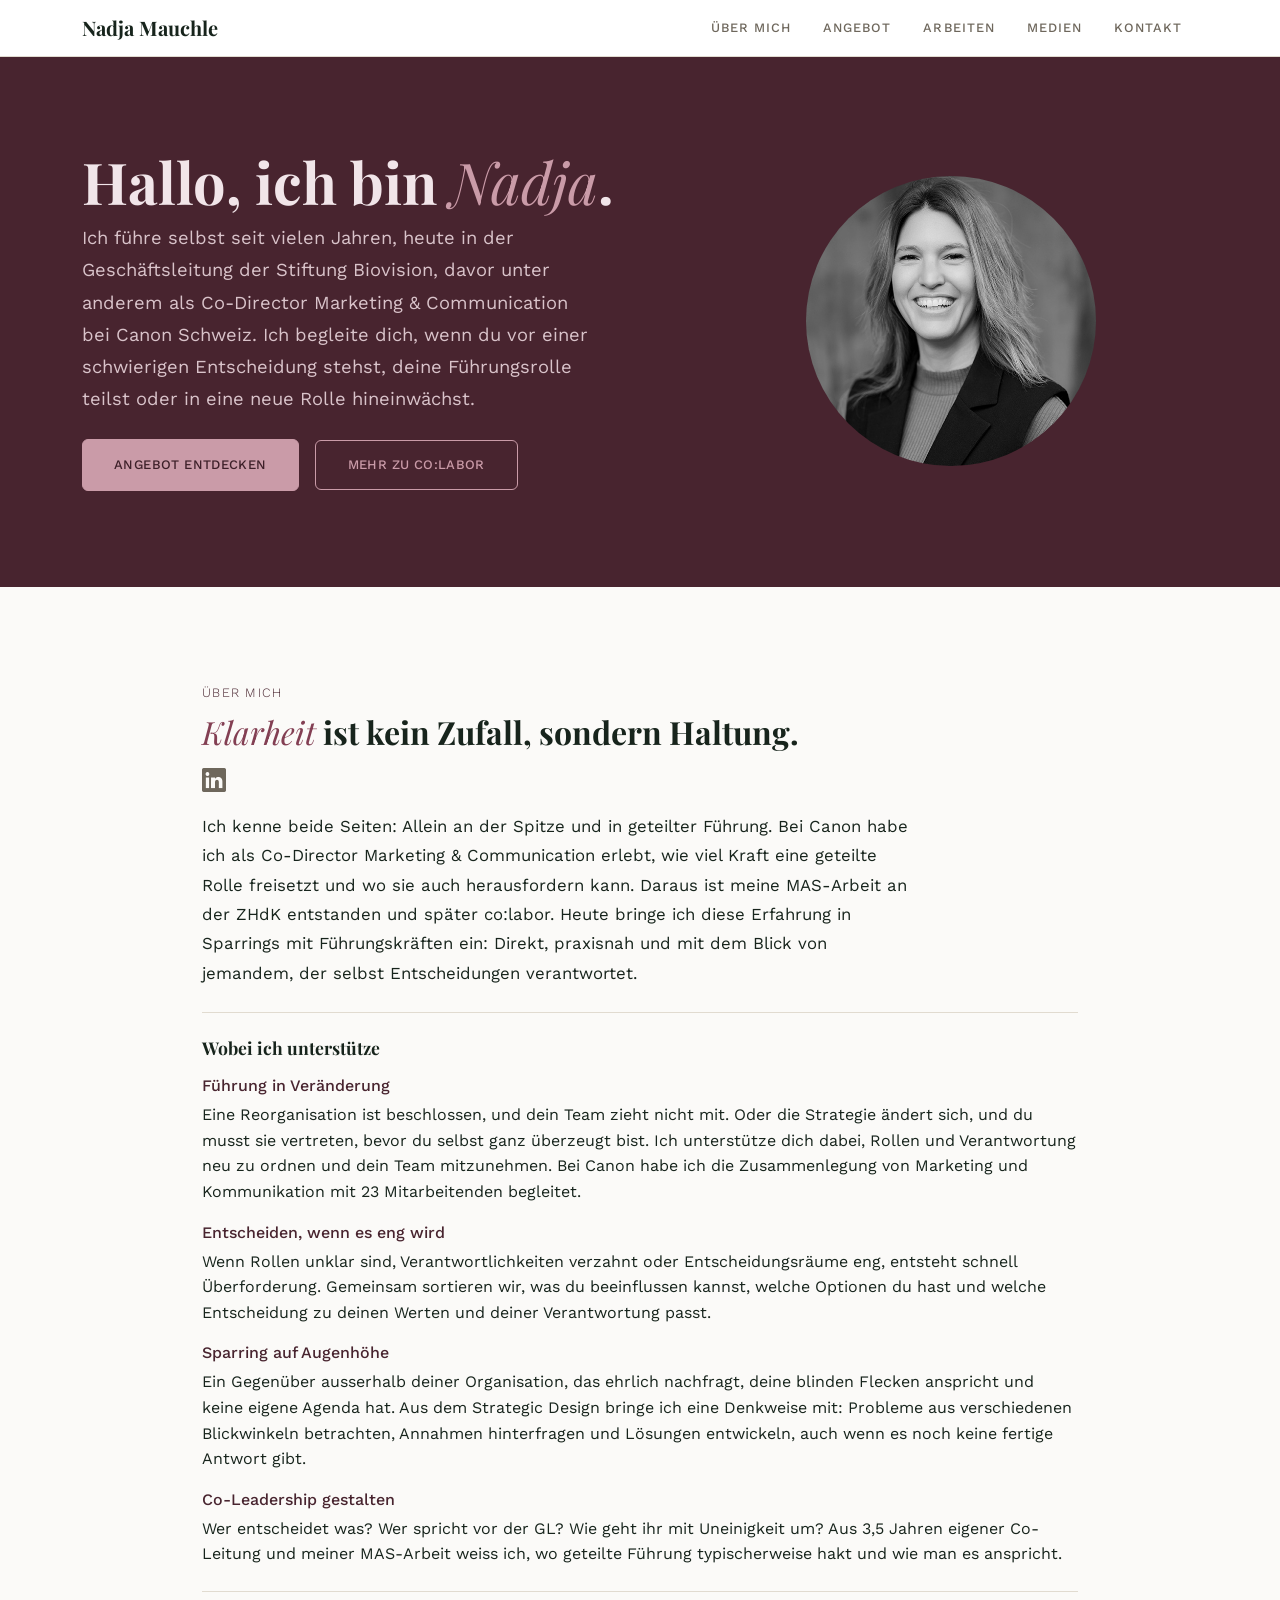
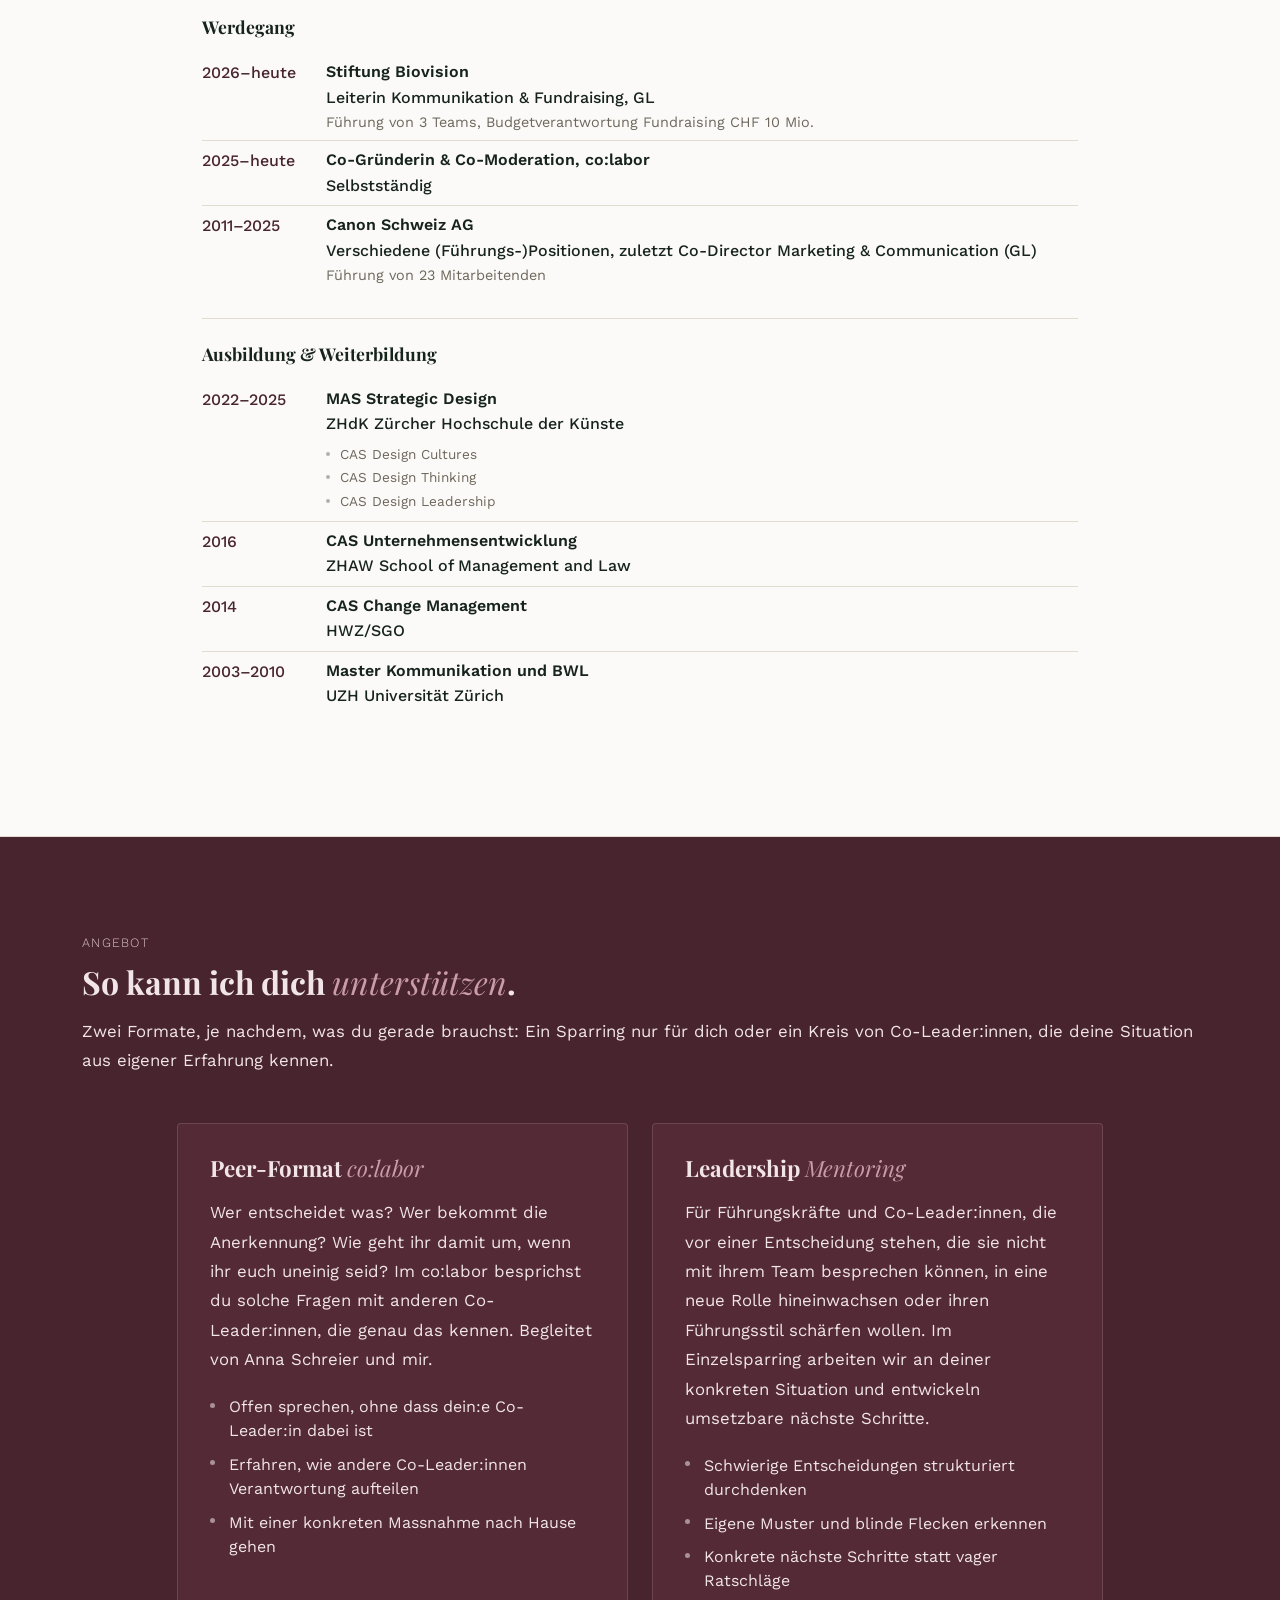
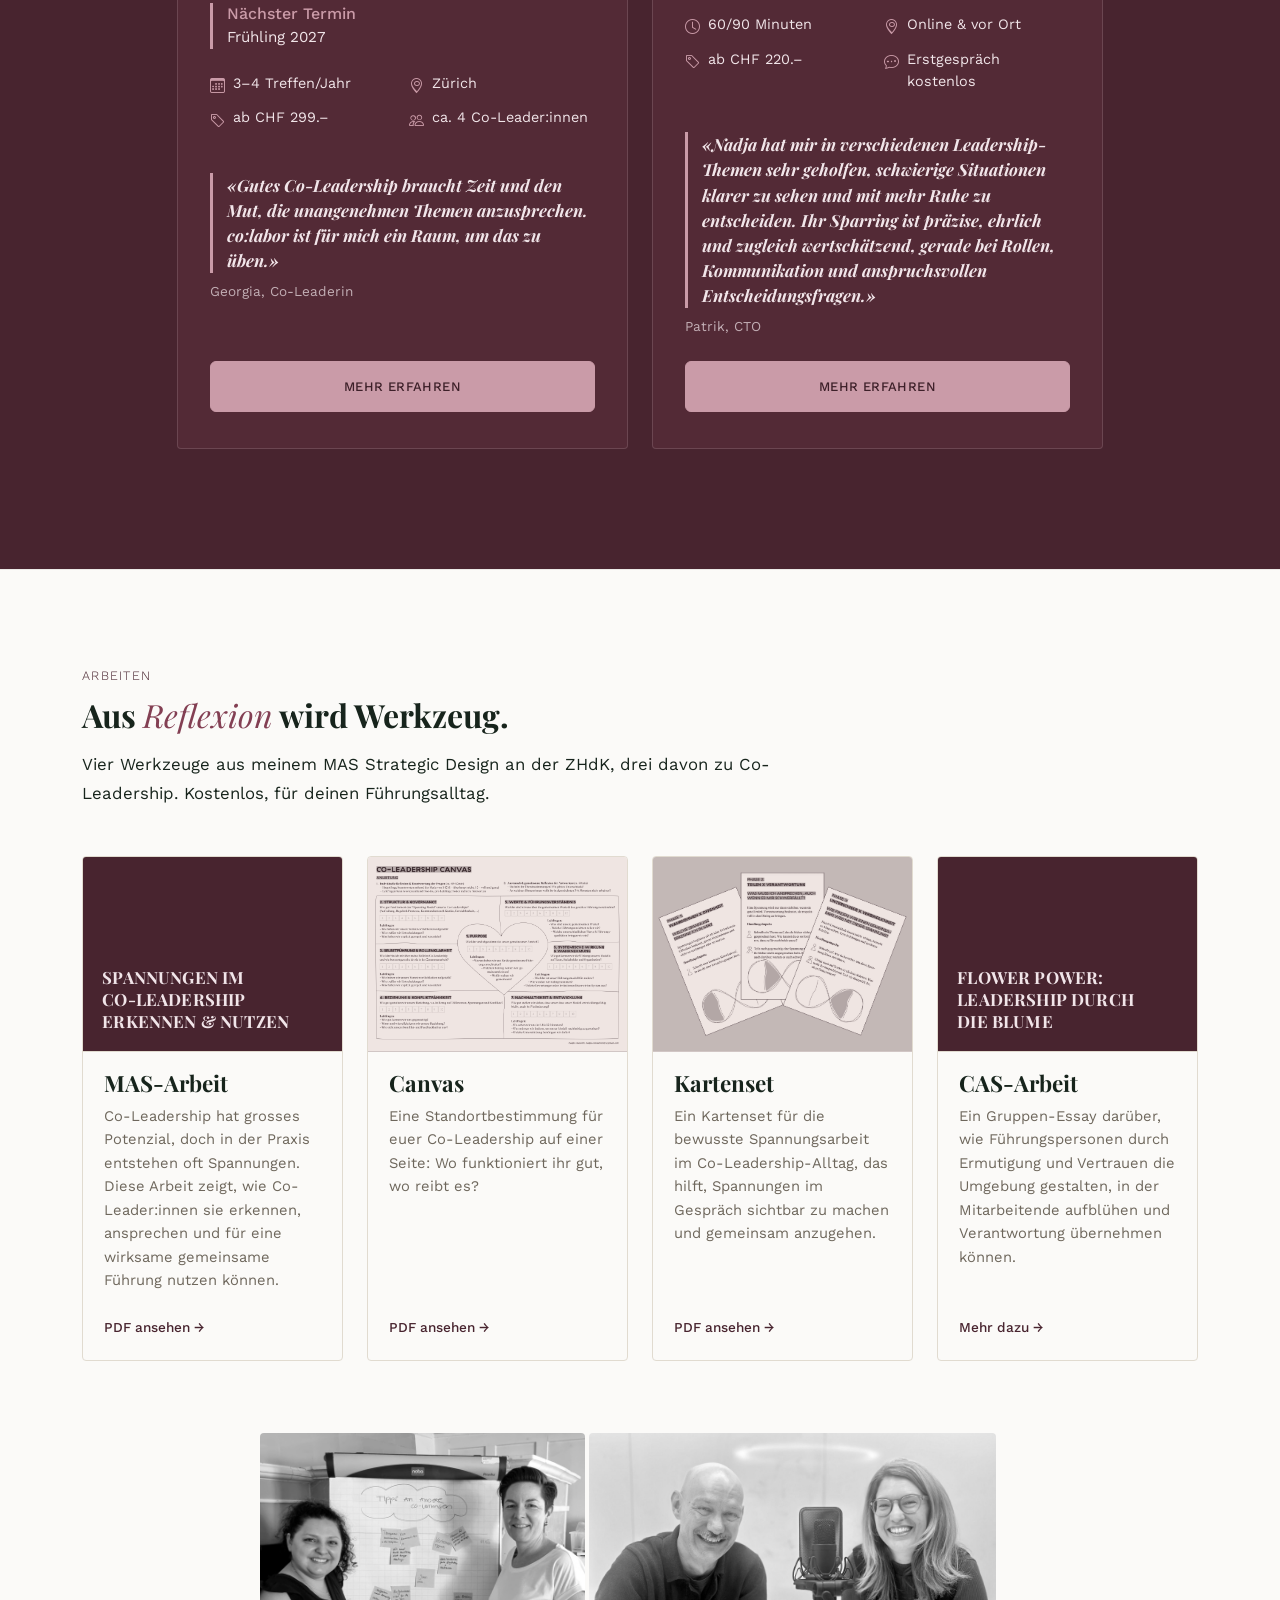
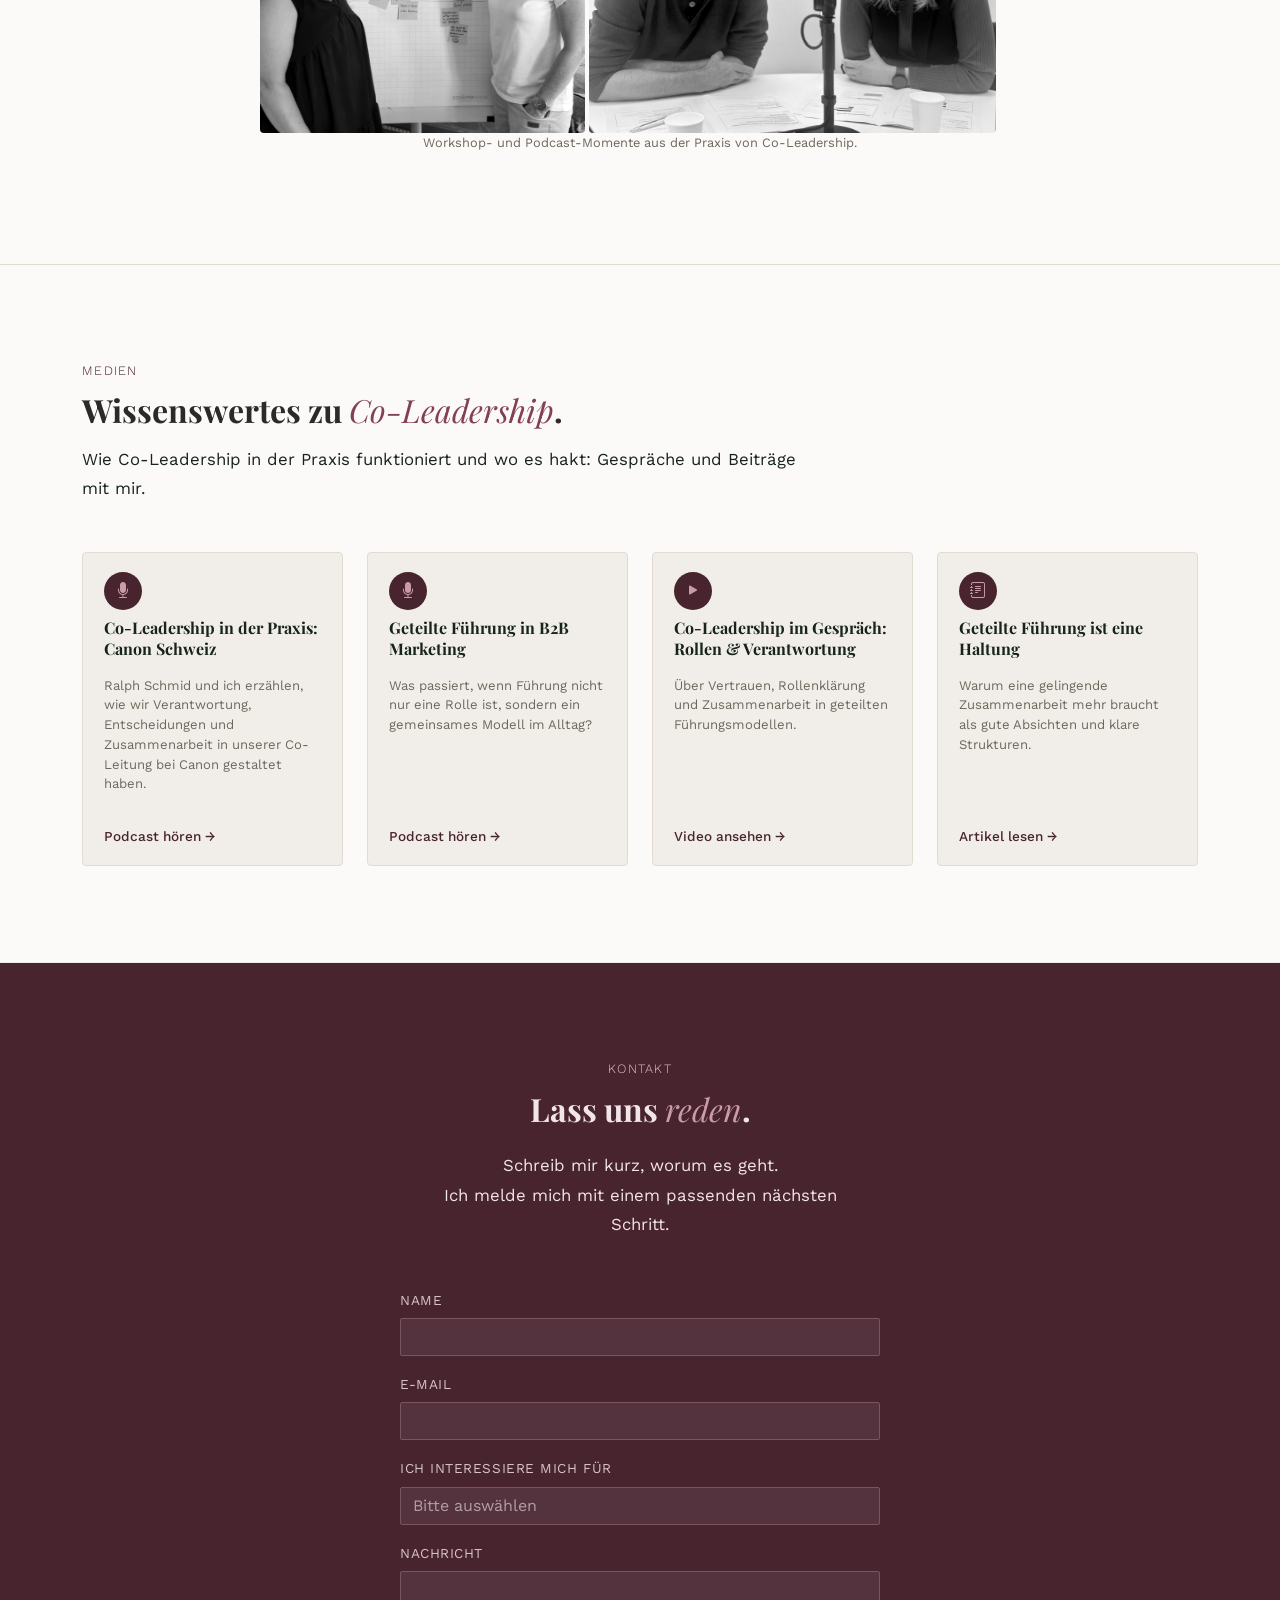
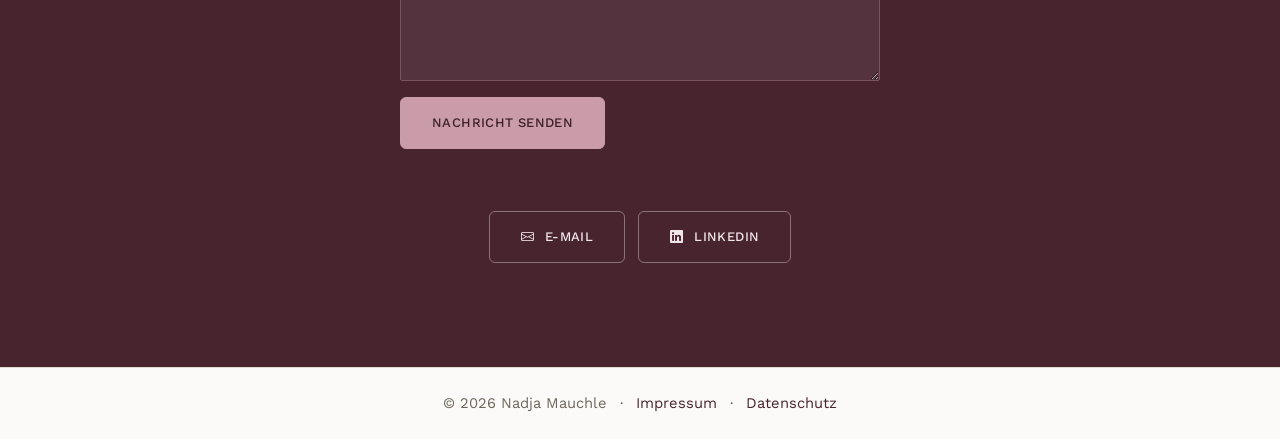
==== commit 4df83c45: "Hero: Co-Director-Titel ergänzen Co-Authored-By: Claude Opus 5.5 <noreply@anthropic.com>" ====
--- a/index.html
+++ b/index.html
@@ -65,8 +65,8 @@
           </h1>
           <p class="body-text hero-lead-text lead-text mx-auto mx-lg-0 mb-4">
             Ich führe selbst seit vielen Jahren, heute in der Geschäftsleitung
-            der Stiftung Biovision, davor unter anderem als Co-Director bei
-            Canon Schweiz.
+            der Stiftung Biovision, davor unter anderem als Co-Director Marketing
+            &amp; Communication bei Canon Schweiz.
             Ich begleite dich, wenn du vor einer schwierigen Entscheidung
             stehst, deine Führungsrolle teilst oder in eine neue Rolle
             hineinwächst.
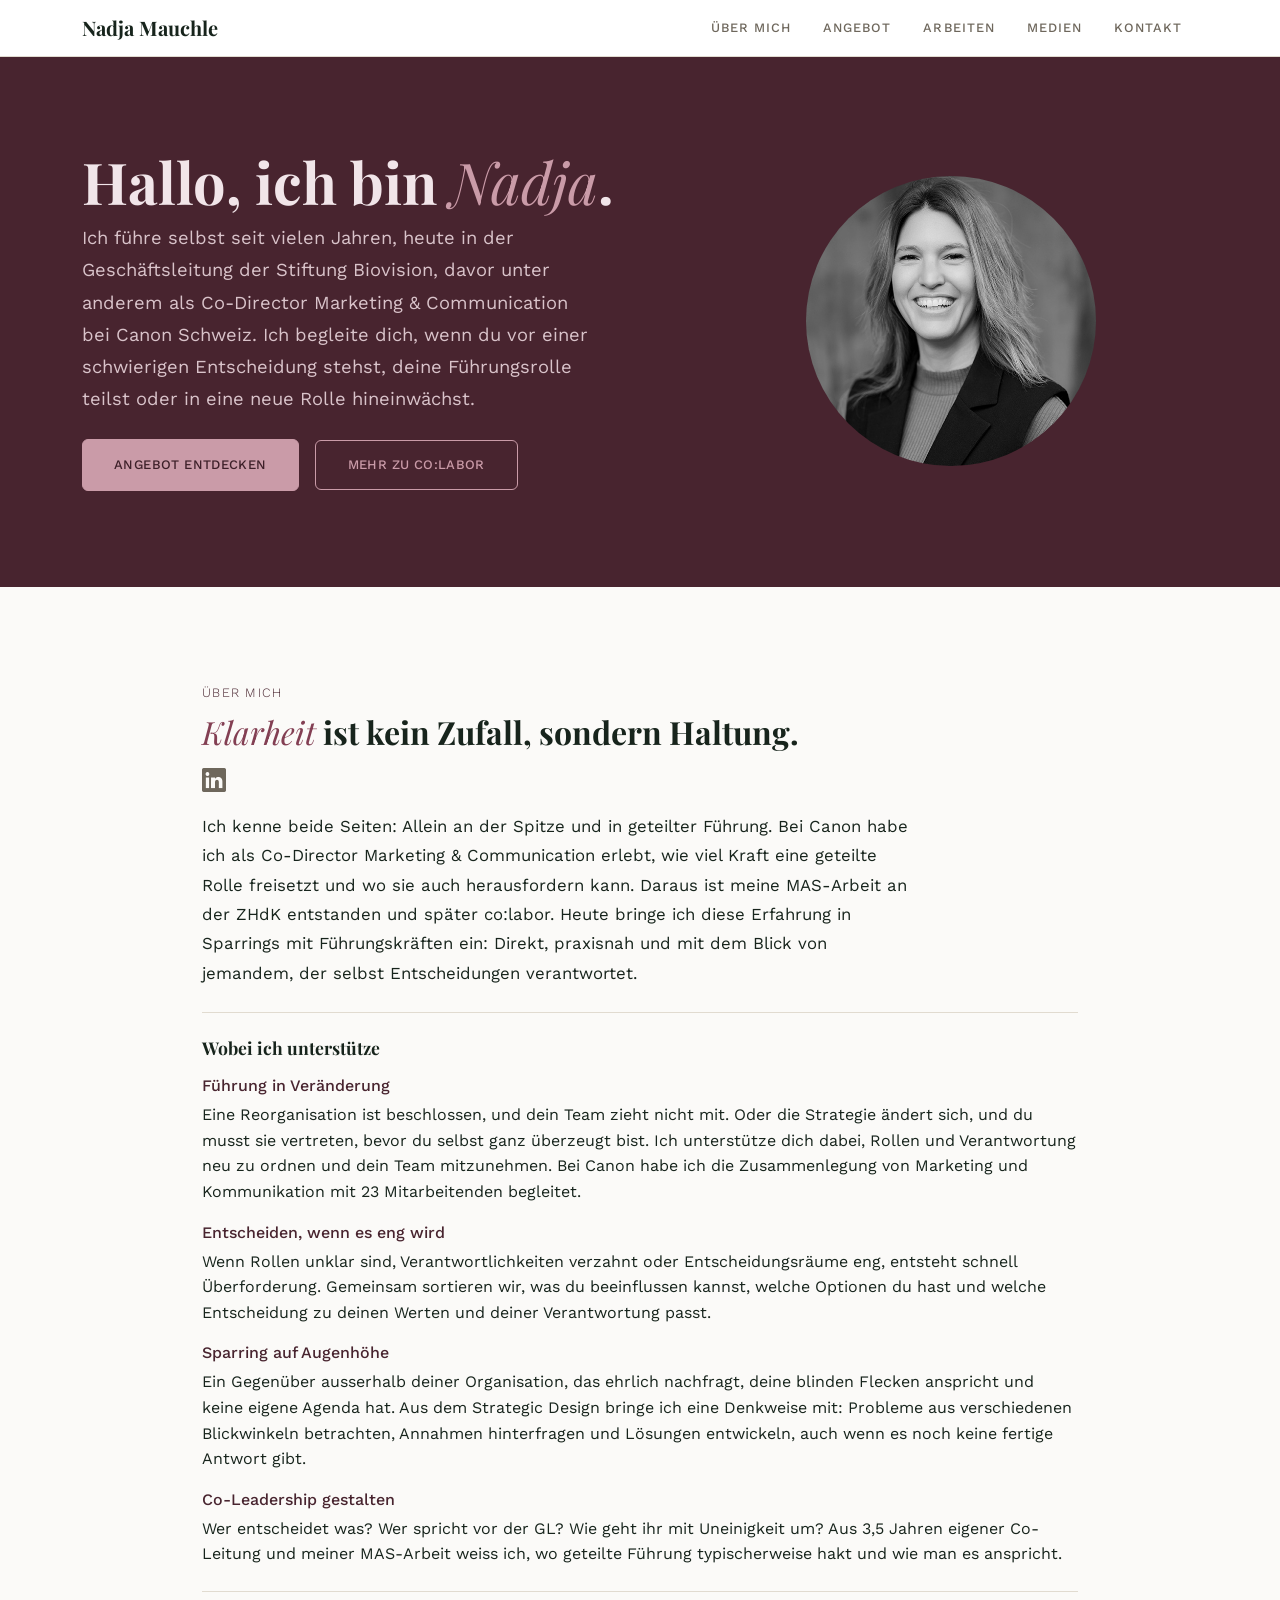
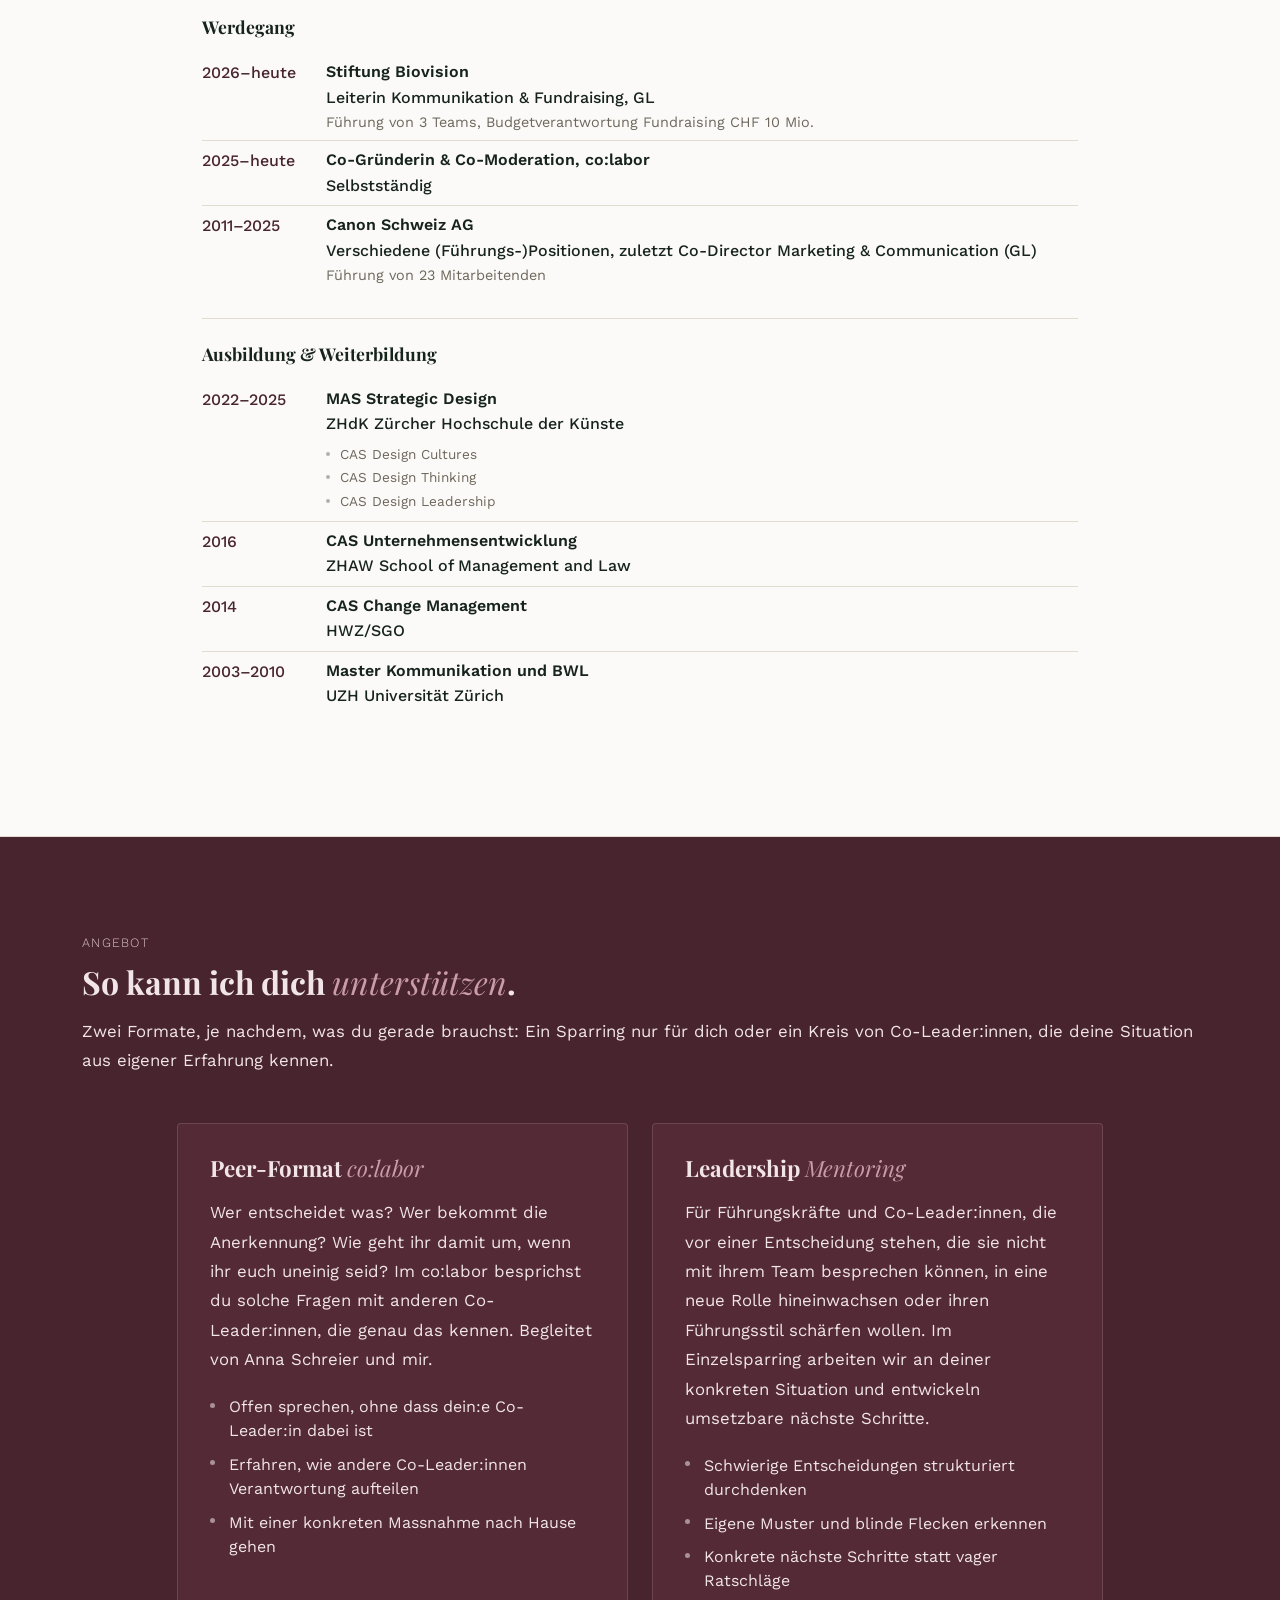
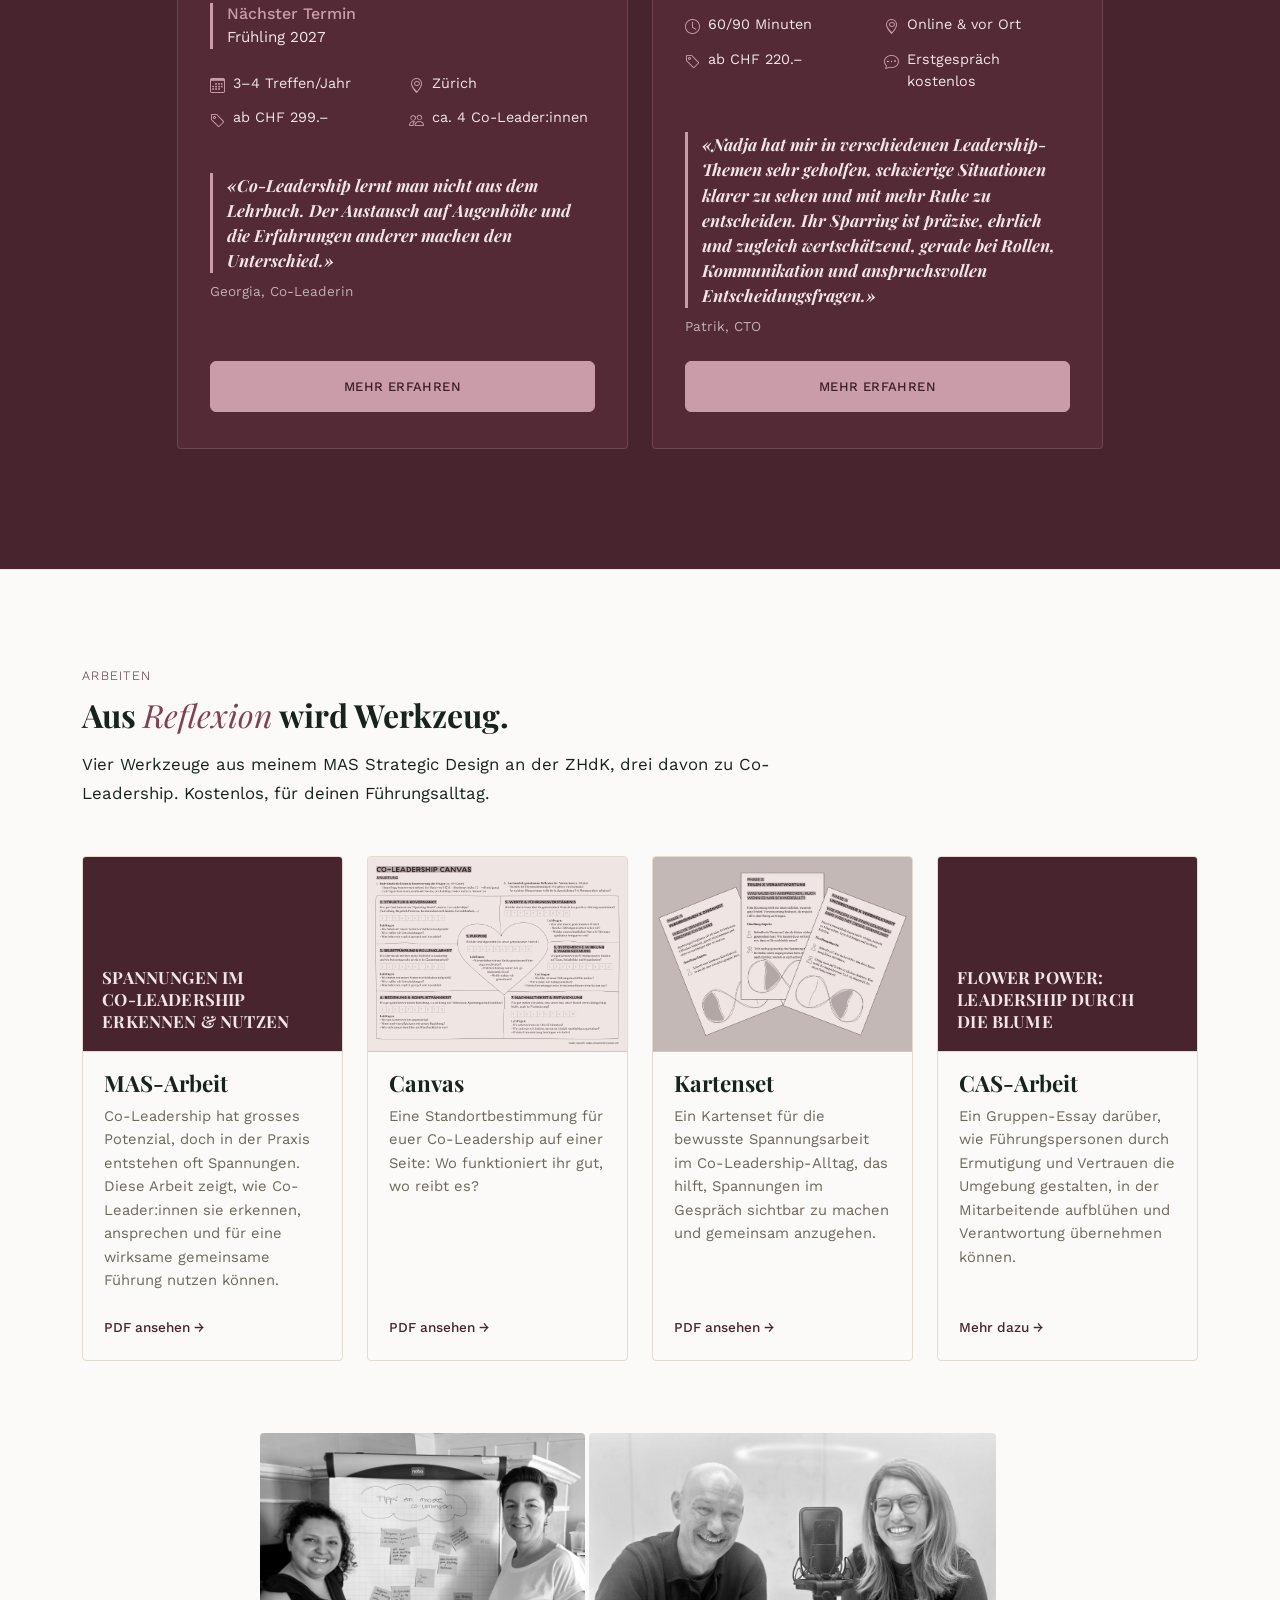
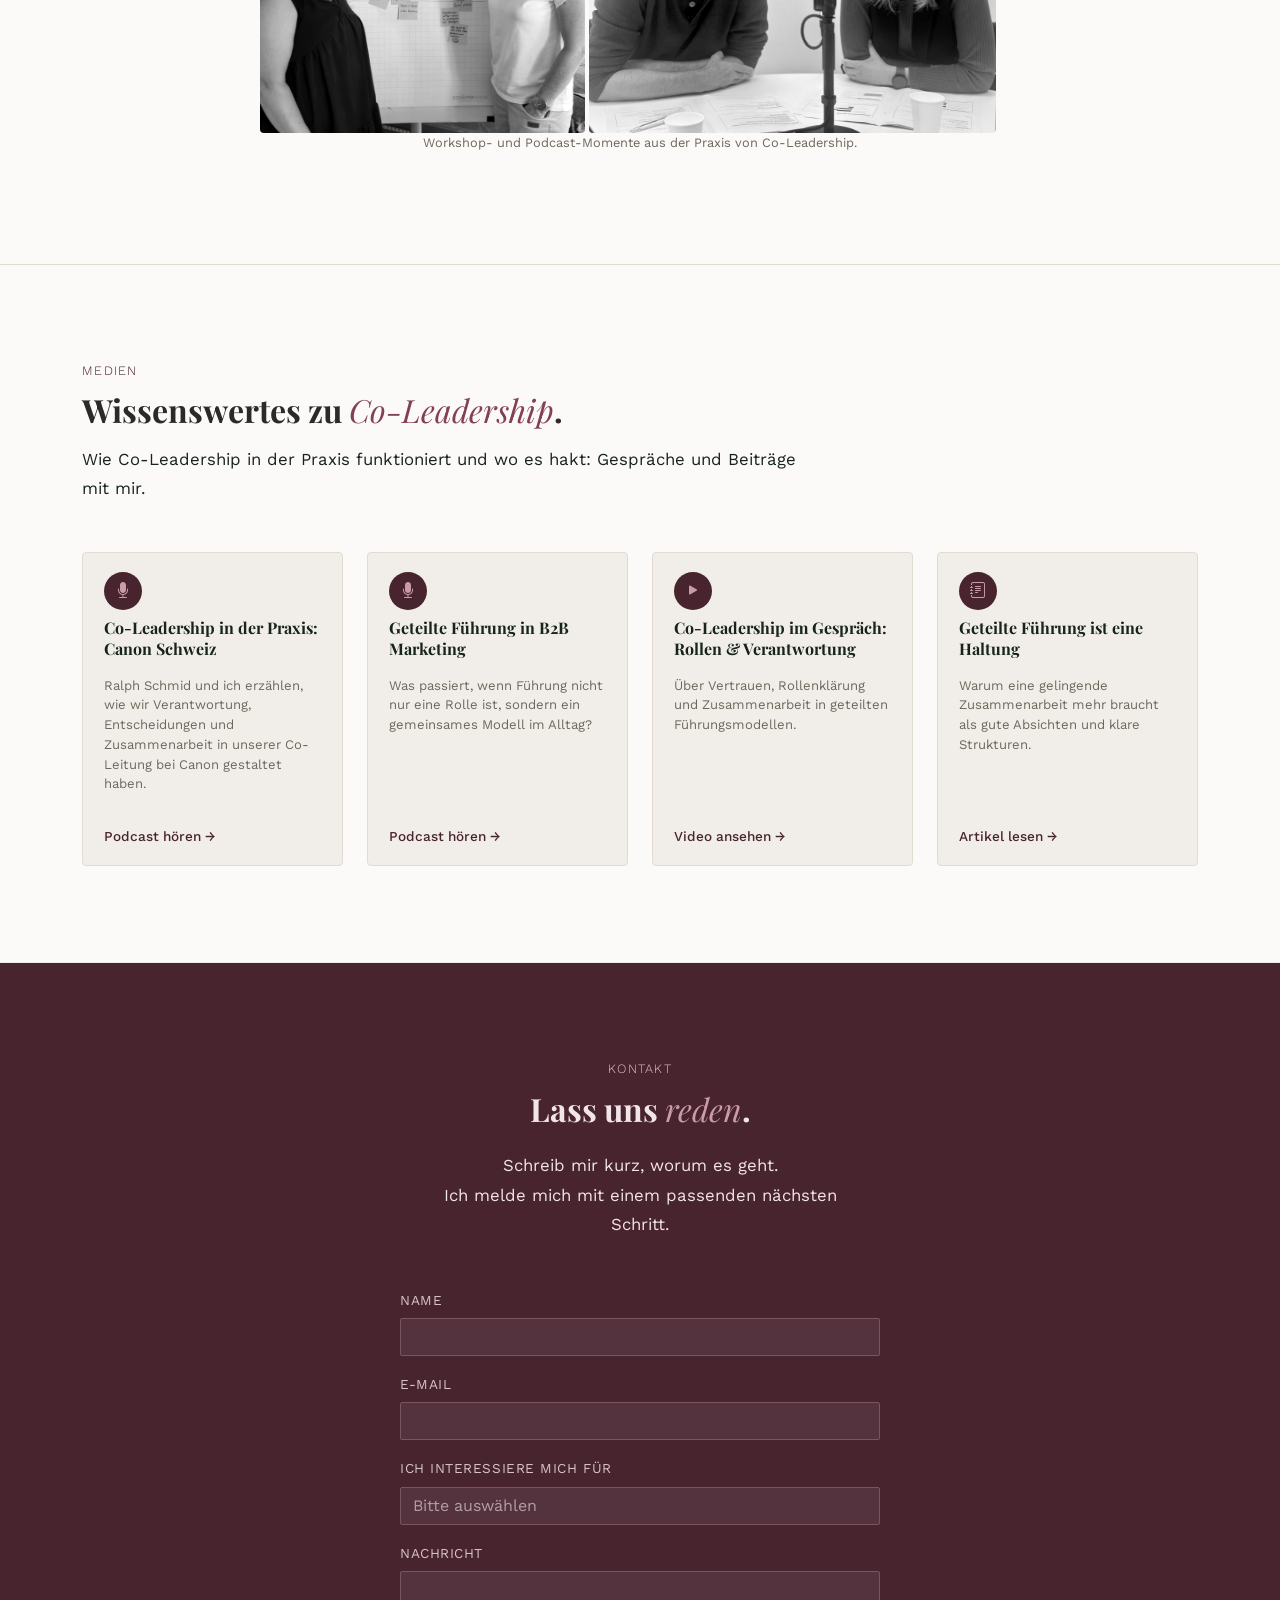
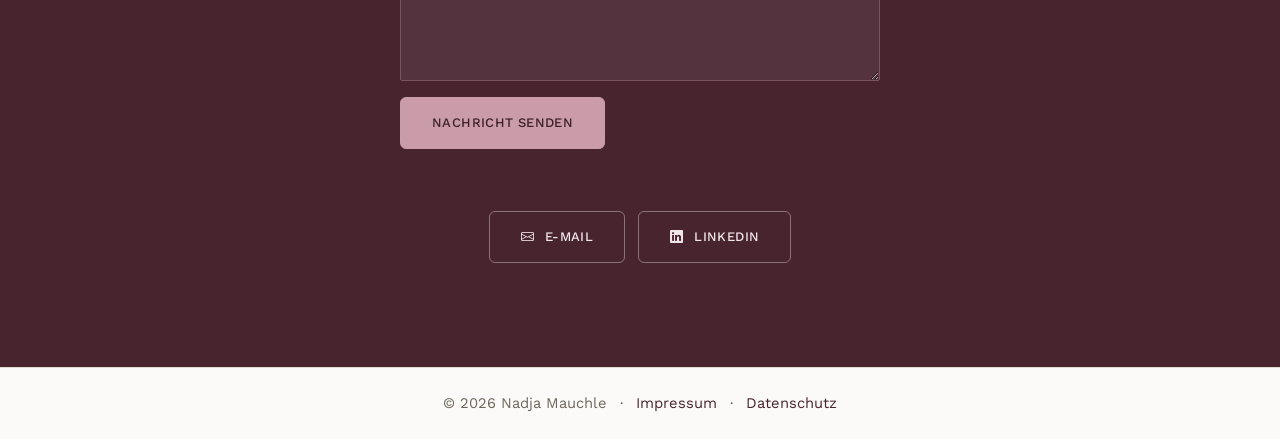
==== commit 72c0eb62: "co:labor: neues Zitat von Georgia Co-Authored-By: Claude Opus 5.5 <noreply@anthropic.com>" ====
--- a/index.html
+++ b/index.html
@@ -221,7 +221,7 @@
               <li><i class="bi-tag"></i> ab CHF 299.–</li>
               <li><i class="bi-people"></i> ca. 4 Co-Leader:innen</li>
             </ul>
-            <blockquote class="testimonial-quote mb-2">«Gutes Co-Leadership braucht Zeit und den Mut, die unangenehmen Themen anzusprechen. co:labor ist für mich ein Raum, um das zu üben.»</blockquote>
+            <blockquote class="testimonial-quote mb-2">«Co-Leadership lernt man nicht aus dem Lehrbuch. Der Austausch auf Augenhöhe und die Erfahrungen anderer machen den Unterschied.»</blockquote>
             <p class="testimonial-source on-dark mb-4">Georgia, Co-Leaderin</p>
             <a href="angebot/colabor/" class="btn btn-accent">Mehr erfahren</a>
           </div>
--- a/style.css
+++ b/style.css
@@ -790,6 +790,15 @@
   color: var(--ink-soft);
 }
 
+/* Trenner zwischen den Kurzfakten: feiner vertikaler Strich statt Mittelpunkt */
+.co-labor-short-facts .short-facts-sep {
+  display: inline-block;
+  width: 1px;
+  height: 1em;
+  background-color: currentColor;
+  opacity: 0.6;
+}
+
 .co-labor-short-facts .accent-inline {
   color: var(--aubergine);
   font-weight: 500;
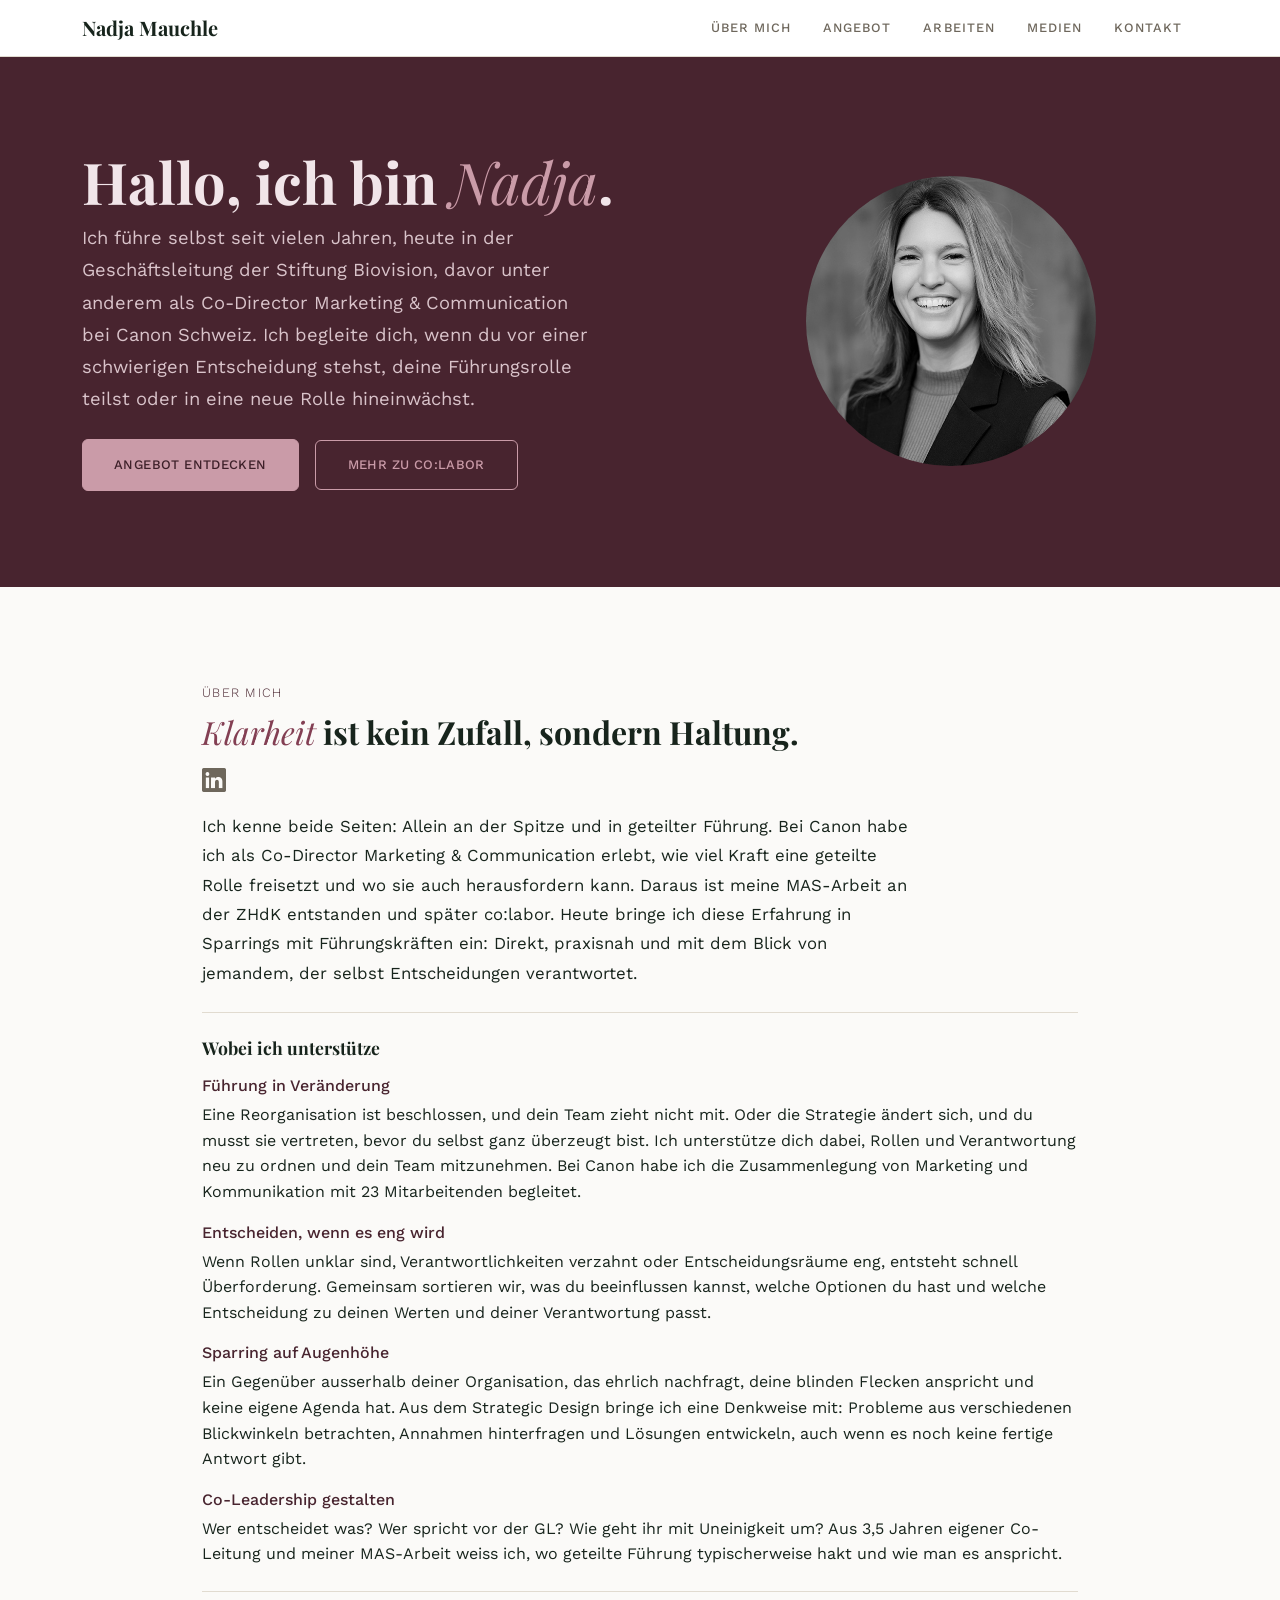
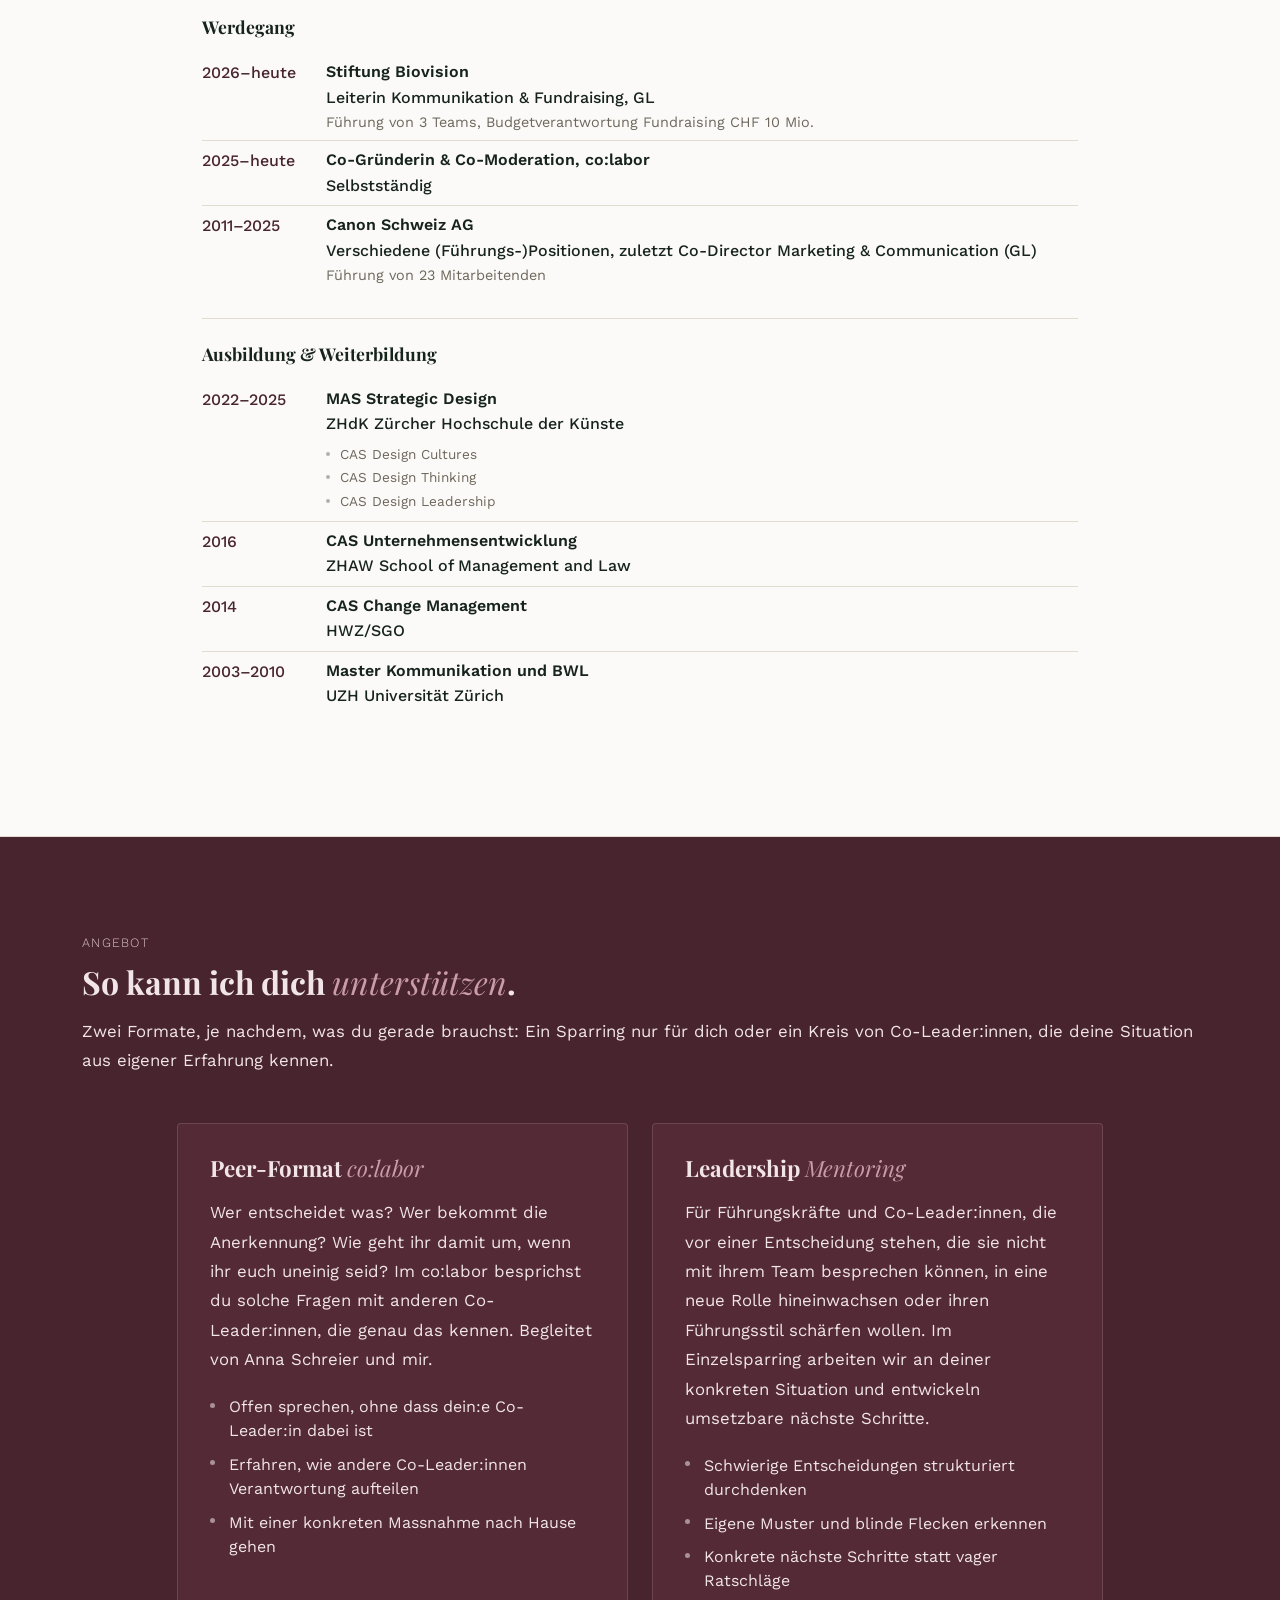
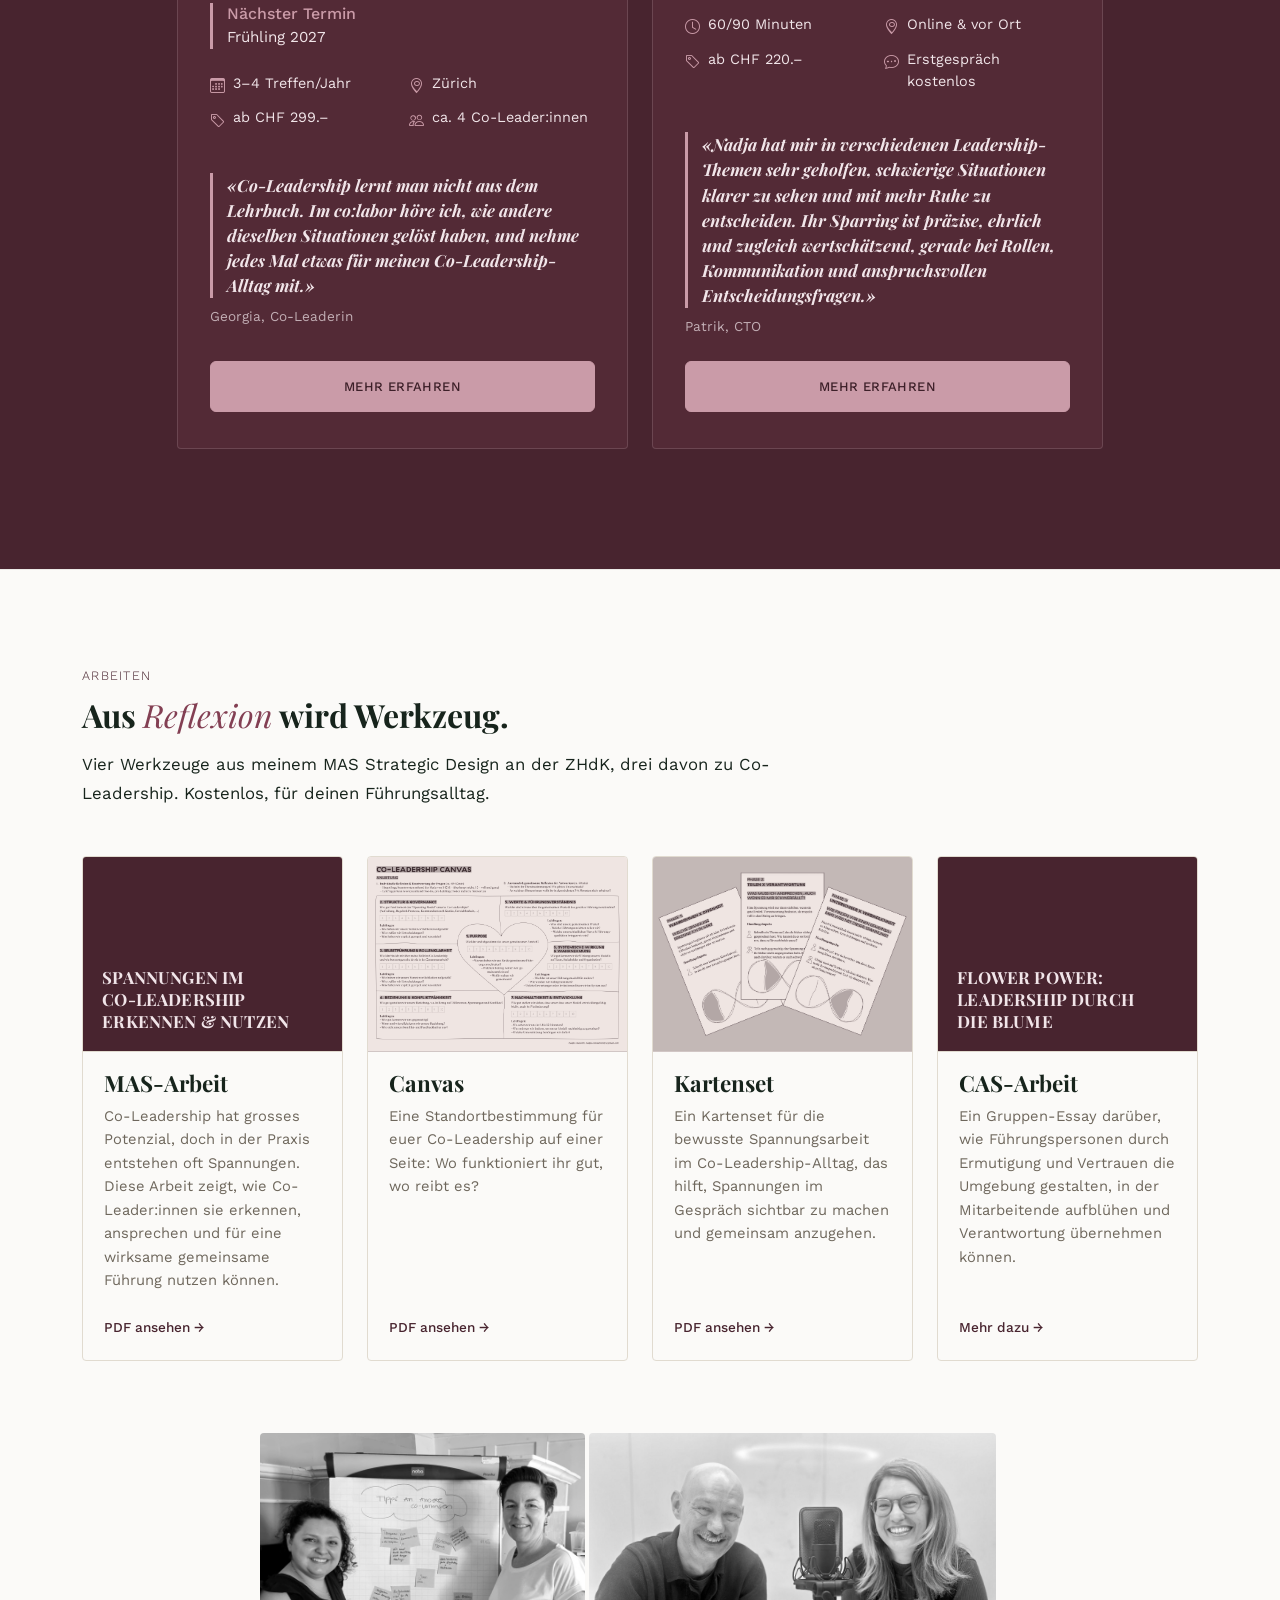
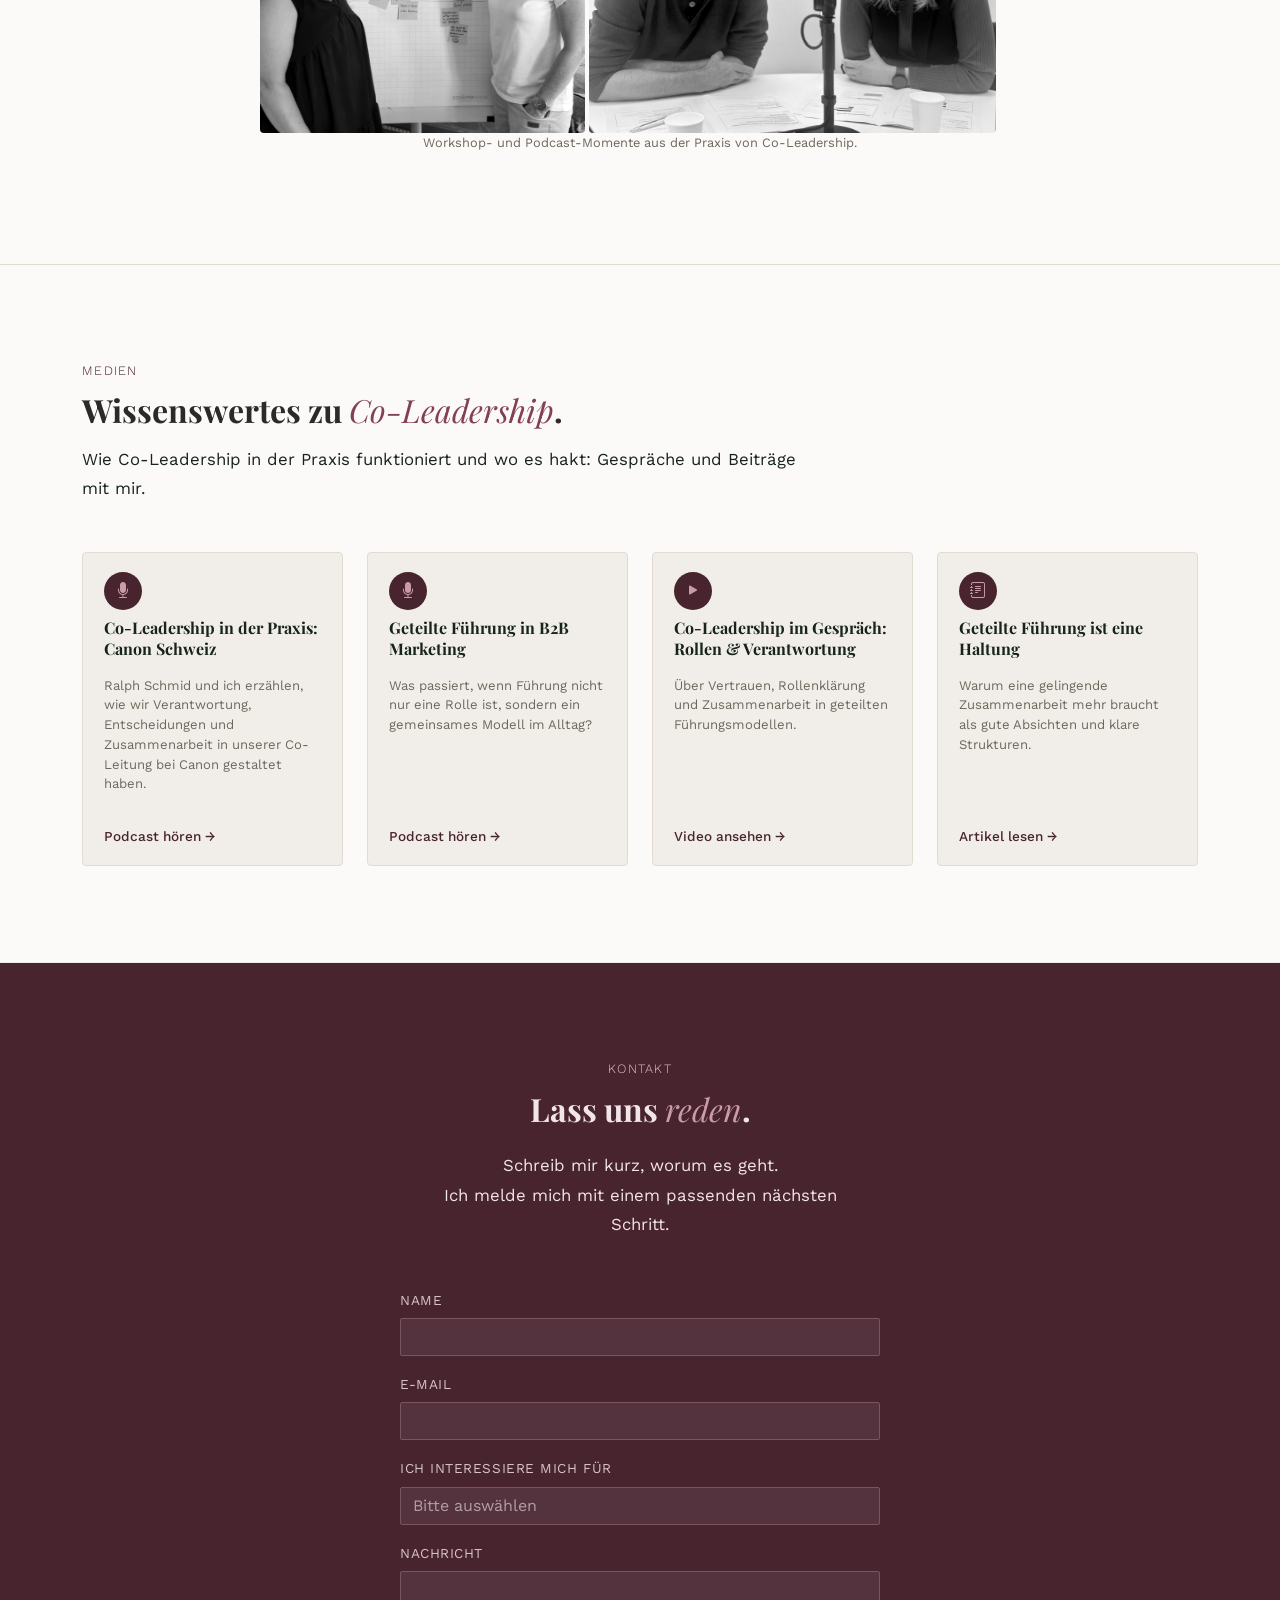
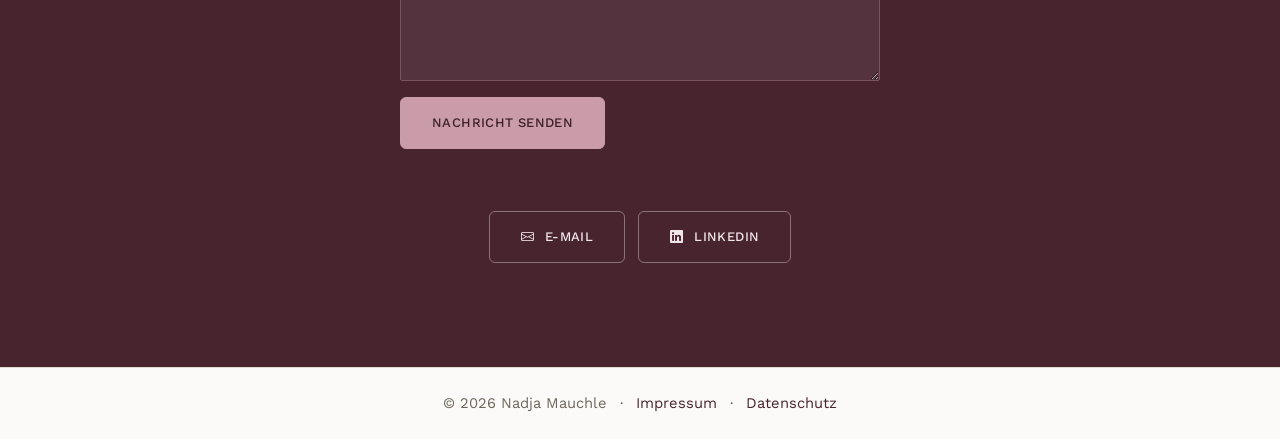
==== commit da163cd0: "co:labor: Zitat von Georgia konkretisiert Co-Authored-By: Claude Opus 5.5 <noreply@anthropic.com>" ====
--- a/index.html
+++ b/index.html
@@ -221,7 +221,7 @@
               <li><i class="bi-tag"></i> ab CHF 299.–</li>
               <li><i class="bi-people"></i> ca. 4 Co-Leader:innen</li>
             </ul>
-            <blockquote class="testimonial-quote mb-2">«Co-Leadership lernt man nicht aus dem Lehrbuch. Der Austausch auf Augenhöhe und die Erfahrungen anderer machen den Unterschied.»</blockquote>
+            <blockquote class="testimonial-quote mb-2">«Co-Leadership lernt man nicht aus dem Lehrbuch. Im co:labor höre ich, wie andere dieselben Situationen gelöst haben, und nehme jedes Mal etwas für meinen Co-Leadership-Alltag mit.»</blockquote>
             <p class="testimonial-source on-dark mb-4">Georgia, Co-Leaderin</p>
             <a href="angebot/colabor/" class="btn btn-accent">Mehr erfahren</a>
           </div>
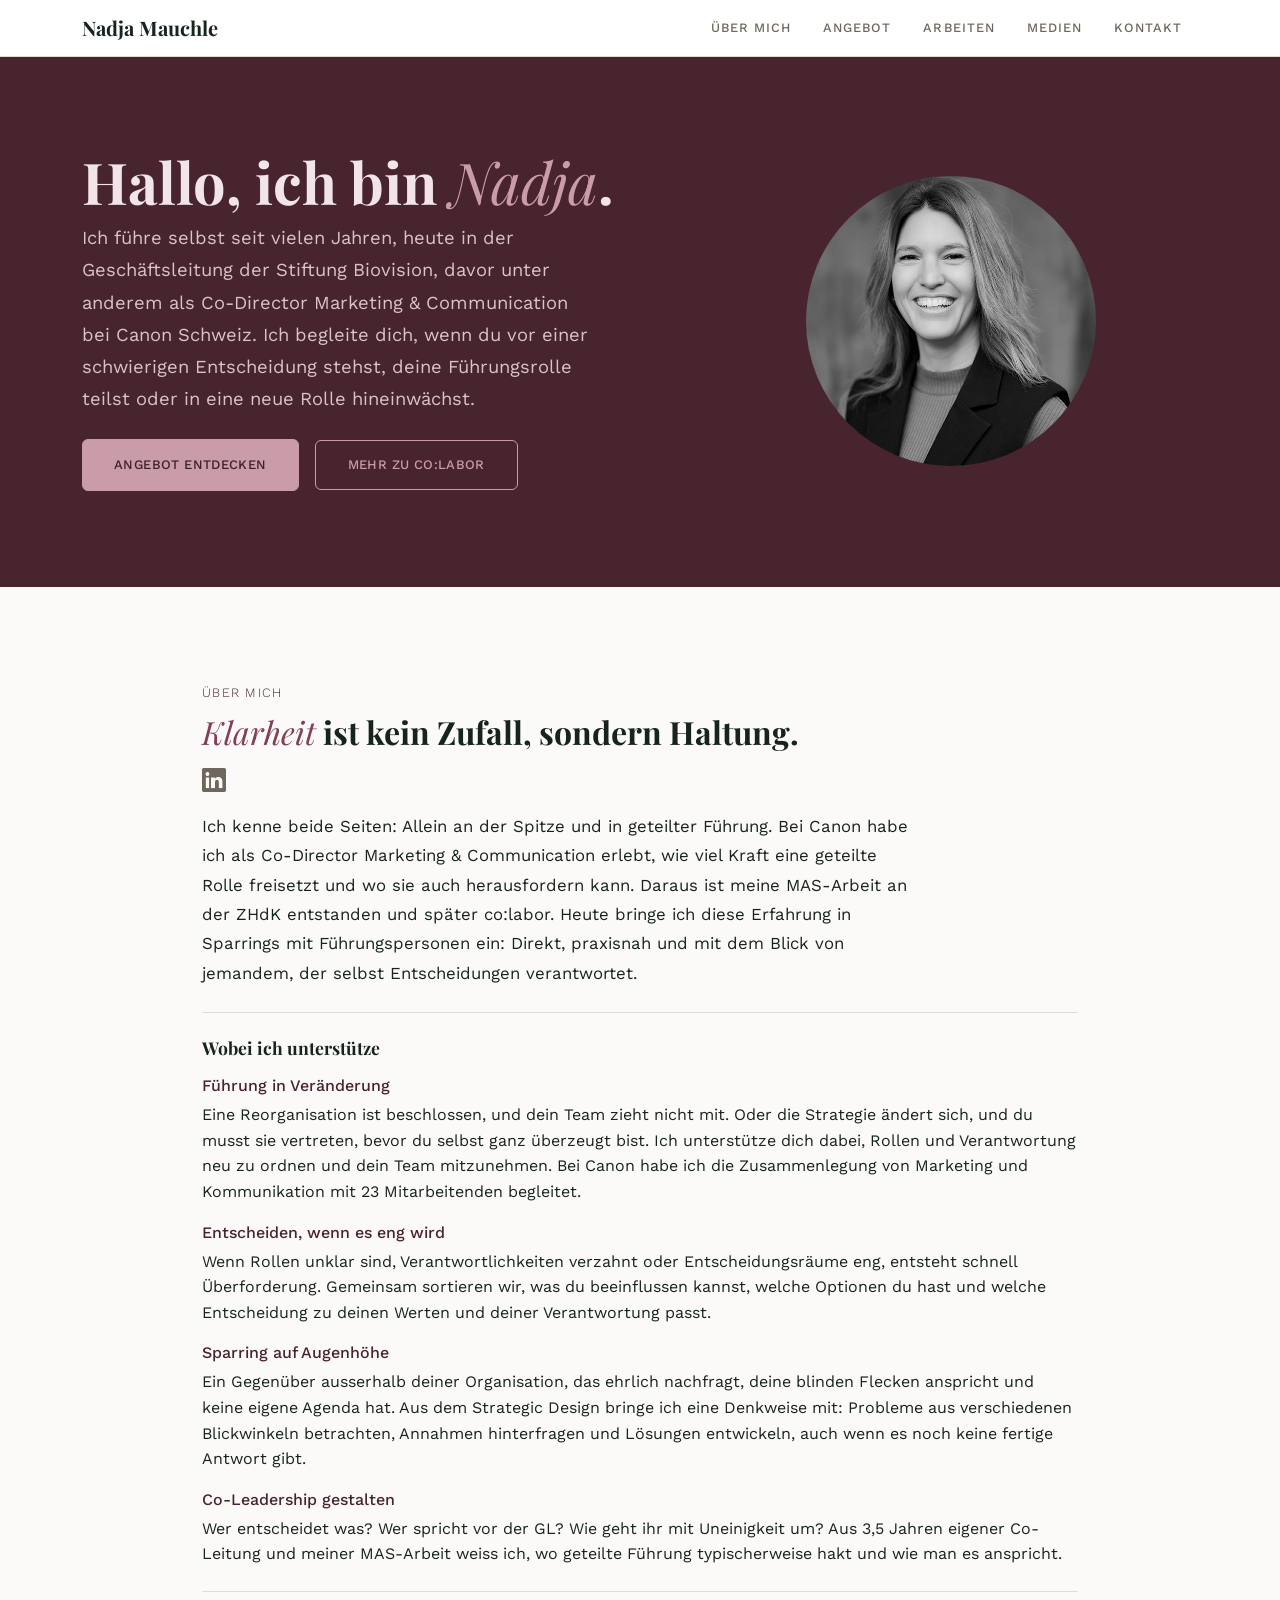
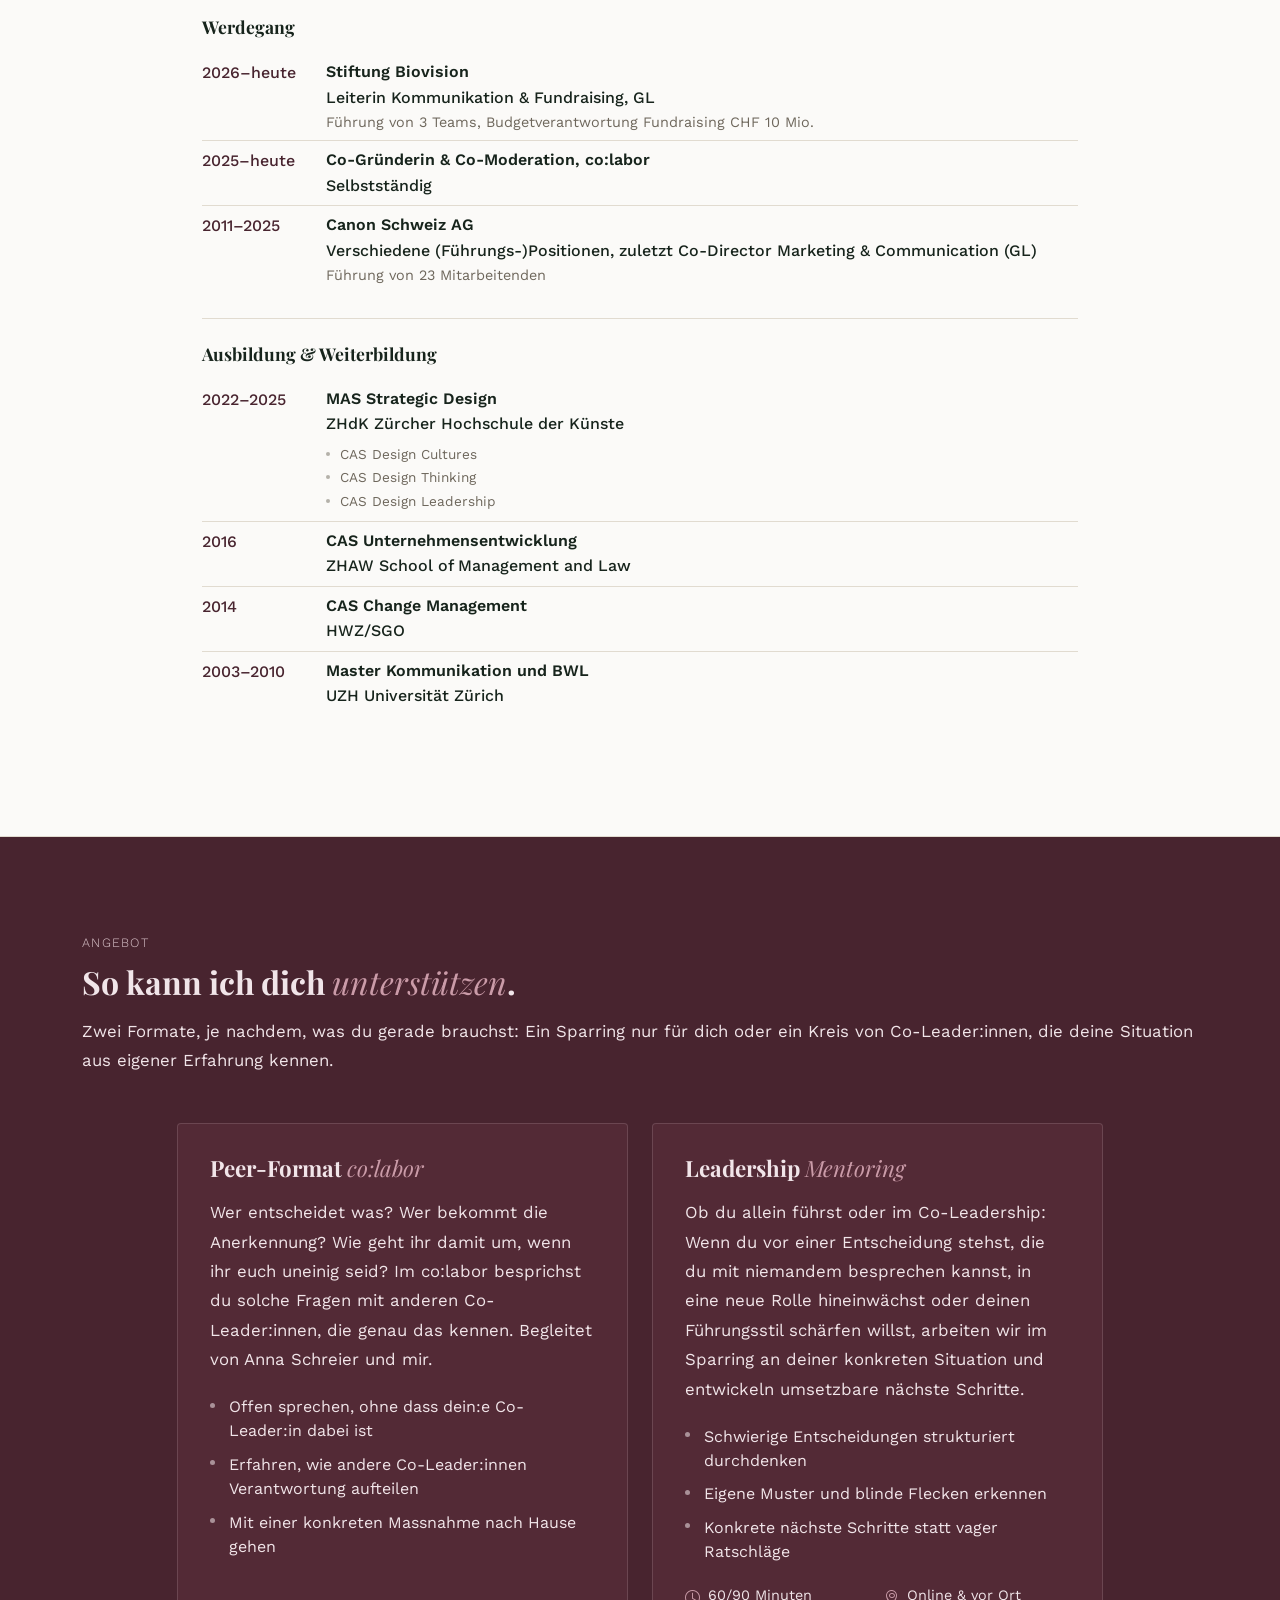
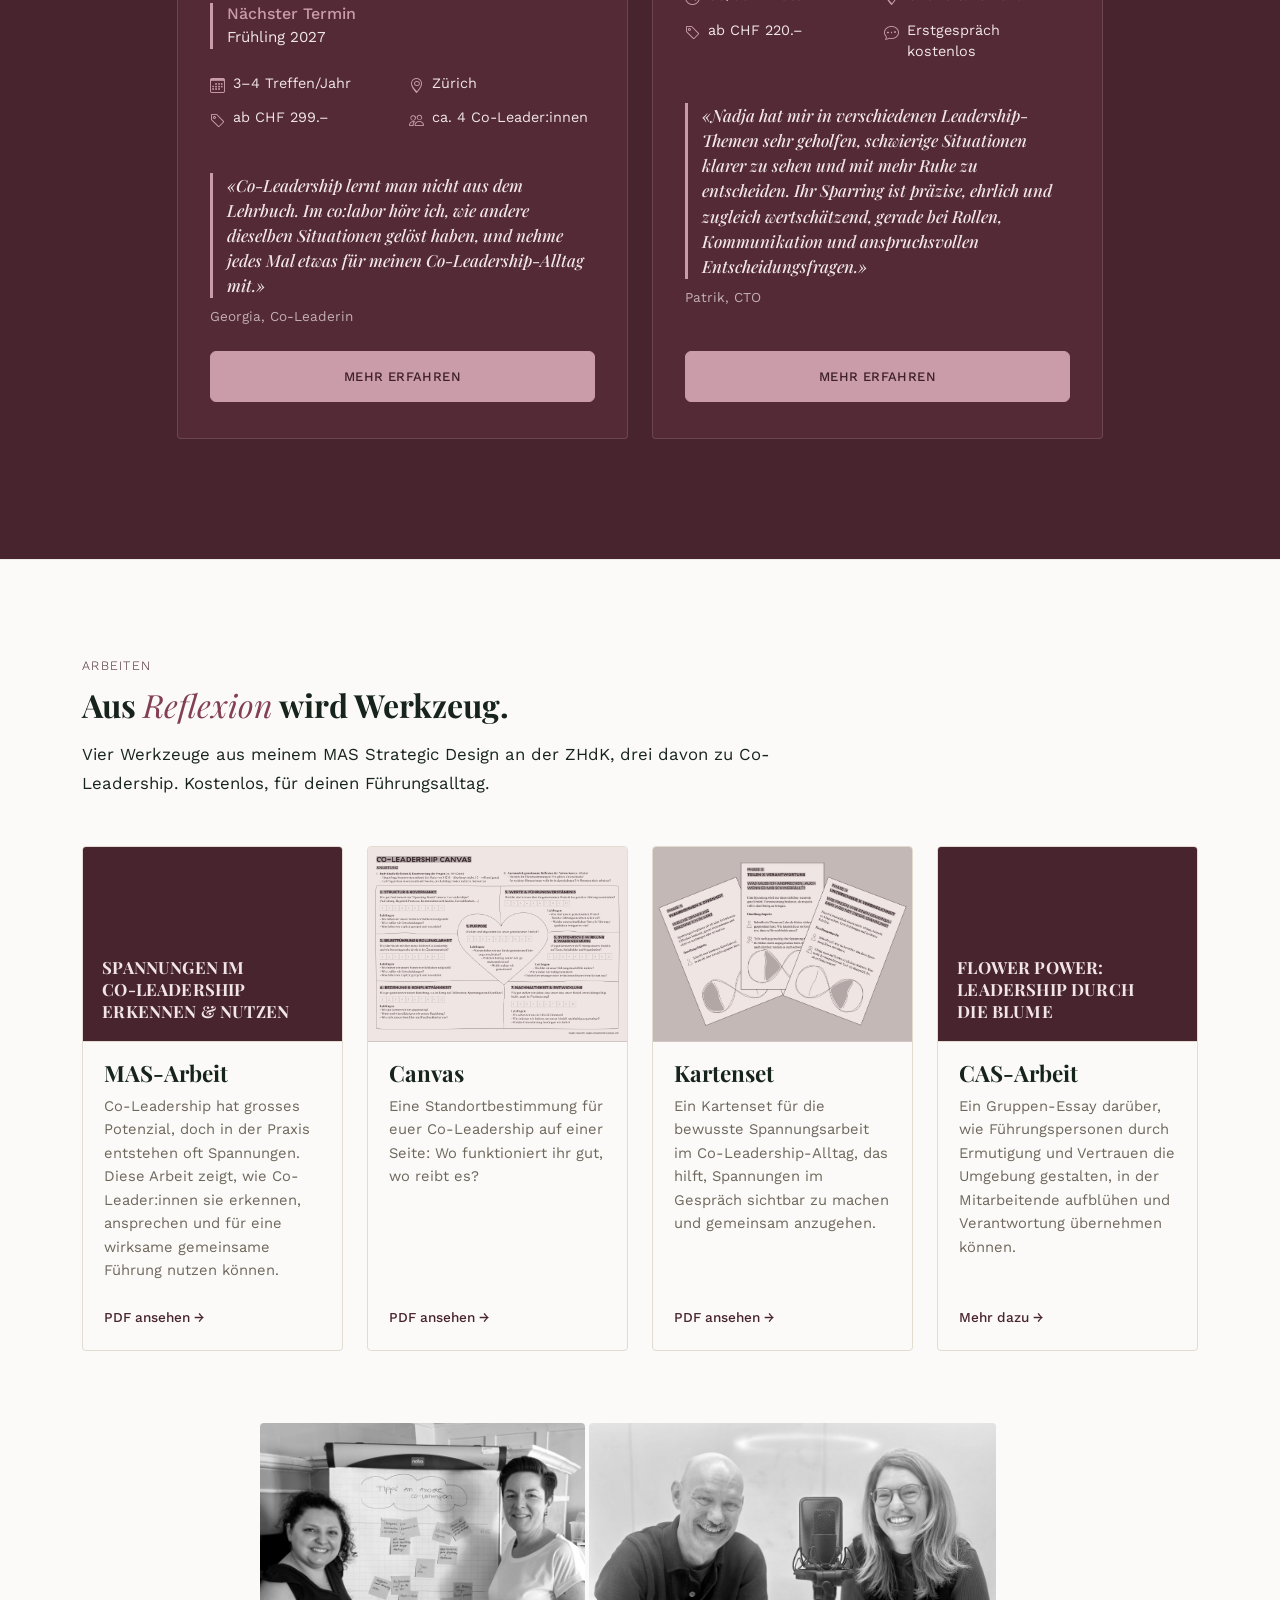
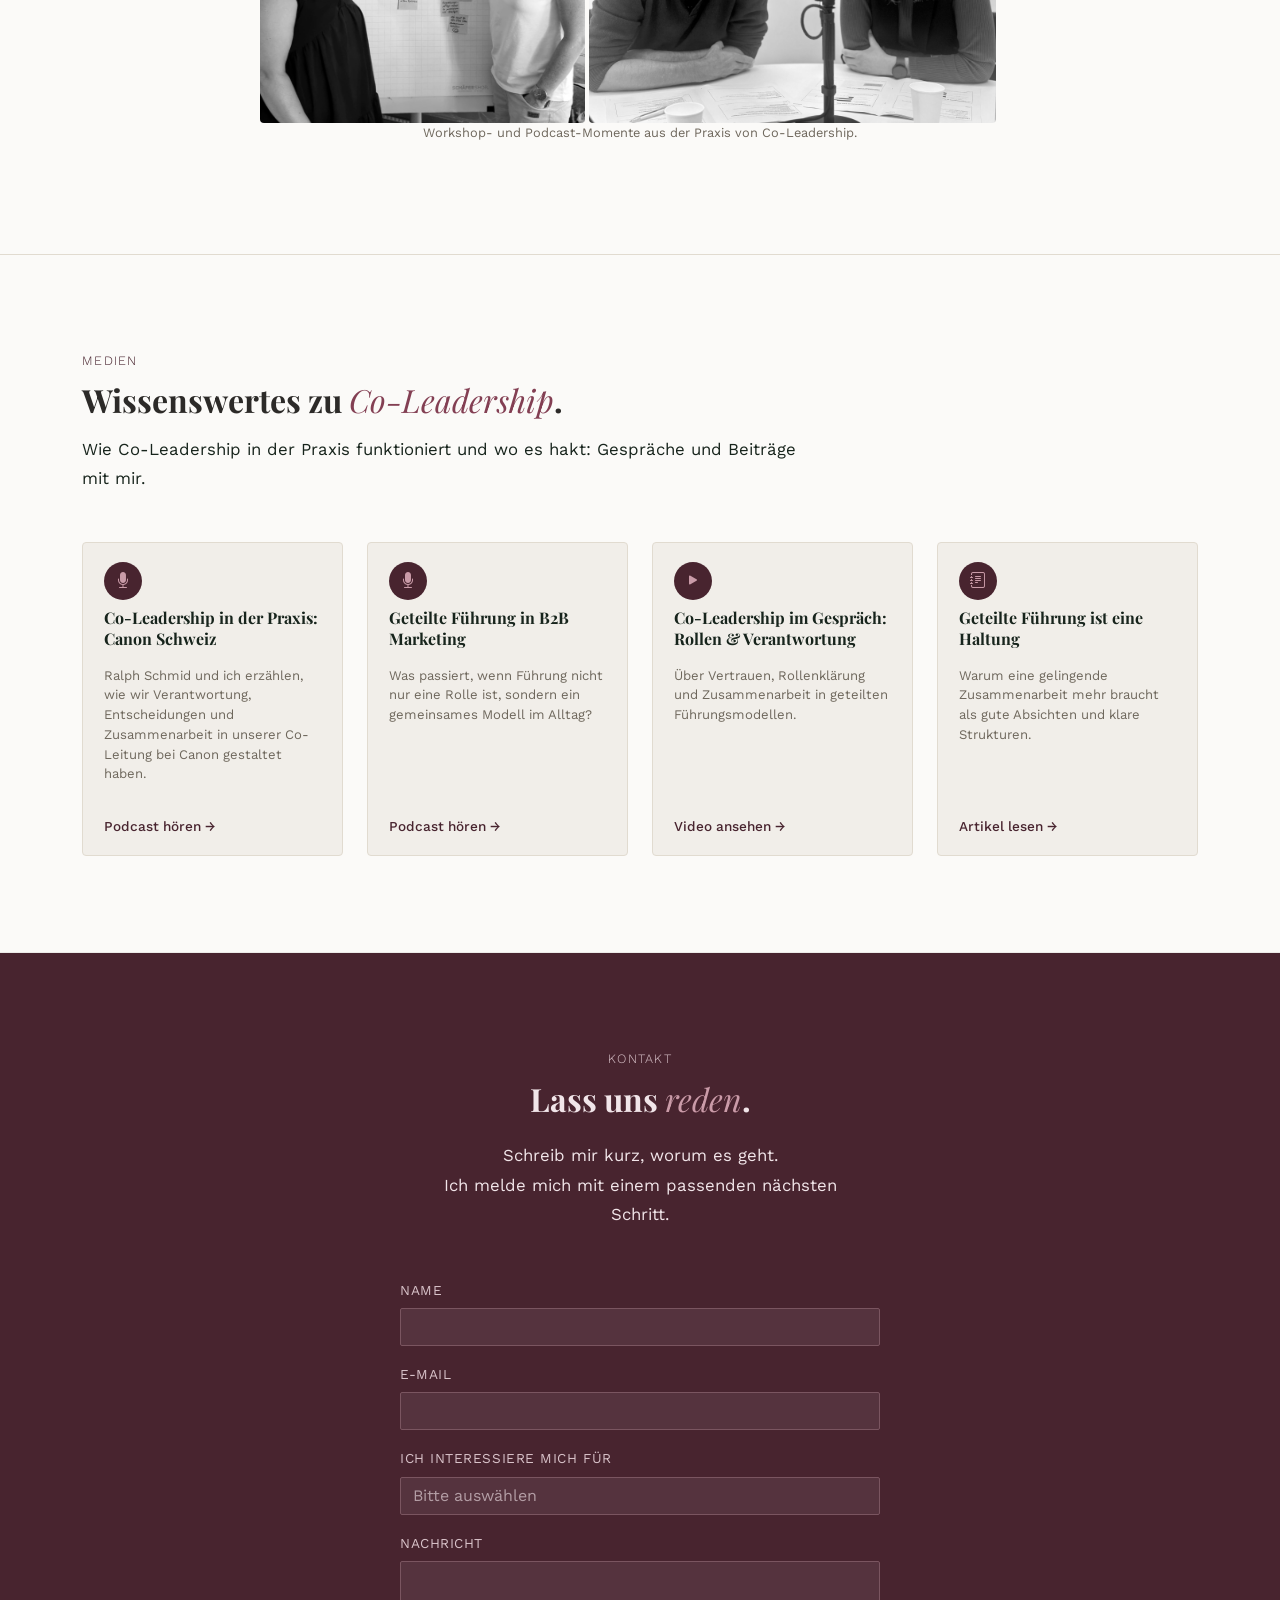
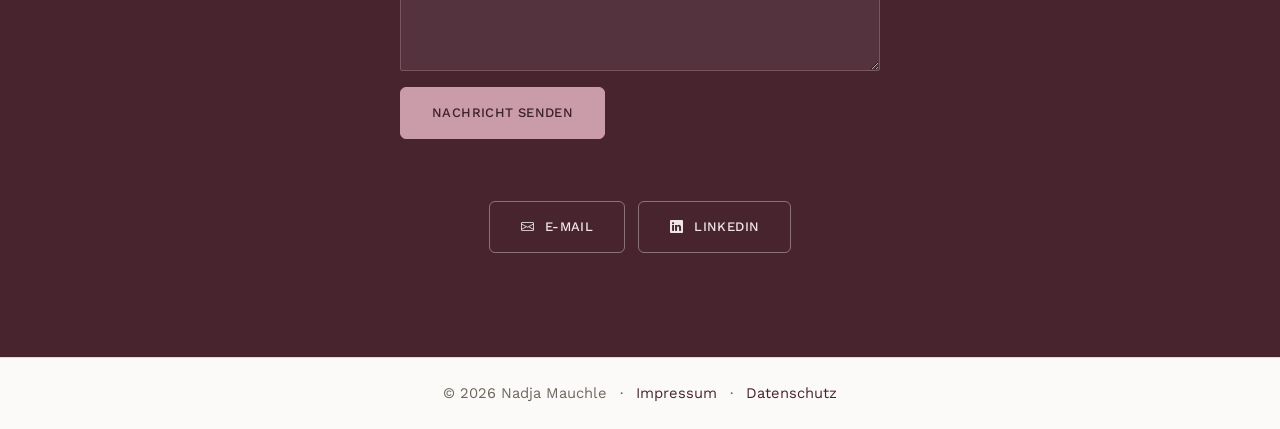
==== commit 9f3a45c3: "Angebotsseiten lesefreundlicher: neue Struktur, Auf einen Blick, Ablauf als Tabelle, Mentoring-Texte" ====
--- a/index.html
+++ b/index.html
@@ -96,7 +96,7 @@
 
       <div class="w-md">
         <p class="body-text mb-4">
-          Ich kenne beide Seiten: Allein an der Spitze und in geteilter Führung. Bei Canon habe ich als Co-Director Marketing &amp; Communication erlebt, wie viel Kraft eine geteilte Rolle freisetzt und wo sie auch herausfordern kann. Daraus ist meine MAS-Arbeit an der ZHdK entstanden und später co:labor. Heute bringe ich diese Erfahrung in Sparrings mit Führungskräften ein: Direkt, praxisnah und mit dem Blick von jemandem, der selbst Entscheidungen verantwortet.
+          Ich kenne beide Seiten: Allein an der Spitze und in geteilter Führung. Bei Canon habe ich als Co-Director Marketing &amp; Communication erlebt, wie viel Kraft eine geteilte Rolle freisetzt und wo sie auch herausfordern kann. Daraus ist meine MAS-Arbeit an der ZHdK entstanden und später co:labor. Heute bringe ich diese Erfahrung in Sparrings mit Führungspersonen ein: Direkt, praxisnah und mit dem Blick von jemandem, der selbst Entscheidungen verantwortet.
         </p>
       </div>
 
@@ -230,7 +230,7 @@
         <div class="col-md-6 col-lg-5 mb-4">
           <div class="angebot-card h-100">
             <h3 class="headline on-dark headline-sm mb-3"><span>Leadership</span> <span class="accent">Mentoring</span></h3>
-            <p class="body-text on-dark mb-3">Für Führungskräfte und Co-Leader:innen, die vor einer Entscheidung stehen, die sie nicht mit ihrem Team besprechen können, in eine neue Rolle hineinwachsen oder ihren Führungsstil schärfen wollen. Im Einzelsparring arbeiten wir an deiner konkreten Situation und entwickeln umsetzbare nächste Schritte.</p>
+            <p class="body-text on-dark mb-3">Ob du allein führst oder im Co-Leadership: Wenn du vor einer Entscheidung stehst, die du mit niemandem besprechen kannst, in eine neue Rolle hineinwächst oder deinen Führungsstil schärfen willst, arbeiten wir im Sparring an deiner konkreten Situation und entwickeln umsetzbare nächste Schritte.</p>
             <ul class="skill-list mb-3">
               <li>Schwierige Entscheidungen strukturiert durchdenken</li>
               <li>Eigene Muster und blinde Flecken erkennen</li>
--- a/style.css
+++ b/style.css
@@ -647,7 +647,7 @@
 .testimonial-quote {
   font-family: var(--font-display);
   font-style: italic;
-  font-weight: 700;
+  font-weight: 500;
   font-size: 1.05rem;
   border-left: 3px solid var(--flieder);
   padding-left: 0.9rem;
@@ -1085,38 +1085,59 @@
   margin-top: 0;
 }
 
+/* Ablauf: vertikale Zeitleiste mit Punkten statt grosser Ziffern und Trennlinien */
+.co-labor-steps {
+  gap: 0;
+}
+
 .step-item {
-  display: flex;
-  align-items: flex-start;
-  gap: 1rem;
-  padding: 0.1rem 0 0;
-  border-top: 1px solid var(--line);
-}
-
-.step-item:first-child {
-  border-top: none;
-  padding-top: 0;
-}
-
-.step-index {
-  flex-shrink: 0;
-  font-family: var(--font-display);
-  font-style: italic;
-  font-weight: 700;
-  font-size: clamp(1.8rem, 2.8vw, 2.3rem);
-  line-height: 0.9;
-  color: var(--flieder);
-  letter-spacing: -0.04em;
-  min-width: 2ch;
-  padding-top: 0.15rem;
+  position: relative;
+  padding: 0 0 1.4rem 1.9rem;
+}
+
+.step-item:last-child {
+  padding-bottom: 0;
+}
+
+.step-item::before {
+  content: "";
+  position: absolute;
+  left: 0;
+  top: 0.5rem;
+  width: 11px;
+  height: 11px;
+  border-radius: 50%;
+  background-color: var(--flieder);
+}
+
+.step-item::after {
+  content: "";
+  position: absolute;
+  left: 5px;
+  top: 1.25rem;
+  bottom: 0.15rem;
+  width: 1px;
+  background-color: var(--flieder);
+  opacity: 0.45;
+}
+
+.step-item:last-child::after {
+  display: none;
 }
 
 .step-content {
   font-family: var(--font-body);
+  font-size: 0.95rem;
+  line-height: 1.6;
+  color: var(--ink-soft);
+}
+
+.step-content strong {
+  display: block;
   font-size: 1rem;
-  line-height: 1.7;
-  color: var(--ink);
-  padding-top: 0.3rem;
+  font-weight: 600;
+  color: var(--ink);
+  margin-bottom: 0.1rem;
 }
 
 .custom-accordion .accordion-button {
@@ -1464,3 +1485,136 @@
 .angebot-toggle[aria-expanded="true"] i {
   transform: rotate(180deg);
 }
+
+
+/* Angebots-Unterseiten: angenehme Zeilenlänge (ca. 70 Zeichen) statt voller Breite */
+.co-labor-detail-page .container-lg,
+.mentoring-detail-page .container-lg {
+  max-width: 760px;
+}
+
+/* Angebots-Unterseiten: am Desktop keine automatische Silbentrennung,
+   die Spalte ist breit genug und ganze Wörter lesen sich ruhiger */
+@media (min-width: 768px) {
+  .co-labor-detail-page,
+  .mentoring-detail-page {
+    hyphens: manual;
+  }
+}
+
+
+/* ---------- Angebots-Unterseiten: Umbau Lesefreundlichkeit ---------- */
+
+/* Knopf direkt unter den Kurzfakten */
+.offer-cta-top {
+  margin: -8px 0 48px;
+}
+
+/* Kleine Zwischenüberschrift innerhalb eines Abschnitts (z.B. Typische Themen) */
+.offer-subhead {
+  font-family: var(--font-body);
+  font-size: 0.8rem;
+  font-weight: 500;
+  letter-spacing: 0.08em;
+  text-transform: uppercase;
+  color: var(--ink-soft);
+  margin: 0 0 8px;
+}
+
+.offer-lead-sm {
+  font-family: var(--font-body);
+  font-size: 0.95rem;
+  color: var(--ink-soft);
+  margin: 0 0 16px;
+}
+
+/* Ablauf als zweispaltige Tabelle: links Schritt, rechts Inhalt */
+.offer-steps,
+.glance-list {
+  margin: 0 0 32px;
+  padding: 0;
+}
+
+.offer-steps-row,
+.glance-list-row {
+  display: grid;
+  grid-template-columns: 11rem 1fr;
+  gap: 0.25rem 1.5rem;
+  padding: 0.85rem 0;
+  border-top: 1px solid var(--line);
+}
+
+.offer-steps-row:first-child,
+.glance-list-row:first-child {
+  border-top: none;
+  padding-top: 0;
+}
+
+.offer-steps dt,
+.glance-list dt {
+  font-family: var(--font-body);
+  font-weight: 600;
+  font-size: 0.98rem;
+  color: var(--ink);
+  margin: 0;
+}
+
+.offer-steps dd,
+.glance-list dd {
+  font-family: var(--font-body);
+  font-size: 0.98rem;
+  line-height: 1.6;
+  color: var(--ink);
+  margin: 0;
+}
+
+.glance-list dt {
+  font-weight: 500;
+  color: var(--ink-soft);
+}
+
+@media (max-width: 575px) {
+  .offer-steps-row,
+  .glance-list-row {
+    grid-template-columns: 1fr;
+  }
+}
+
+/* "Auf einen Blick": getönter Kasten, ersetzt Format + Investition */
+.glance-box {
+  background: var(--paper-alt);
+  border-radius: 6px;
+  padding: 1.75rem 1.75rem 1.25rem;
+  margin: 0 0 48px;
+}
+
+.glance-box .glance-list {
+  margin-bottom: 8px;
+}
+
+.glance-box .glance-list-row {
+  border-top-color: #D9D2C6;
+}
+
+.glance-note {
+  font-family: var(--font-body);
+  font-size: 0.92rem;
+  line-height: 1.6;
+  color: var(--ink);
+  margin: 12px 0 0;
+}
+
+@media (max-width: 575px) {
+  .glance-box {
+    padding: 1.25rem 1.1rem 1rem;
+  }
+}
+
+/* "Wer dich begleitet" auf dem Handy: Foto über dem Text statt daneben */
+@media (max-width: 575px) {
+  .co-labor-detail-page .d-flex.align-items-center.gap-3,
+  .mentoring-detail-page .d-flex.align-items-center.gap-3 {
+    flex-direction: column;
+    align-items: flex-start !important;
+  }
+}
